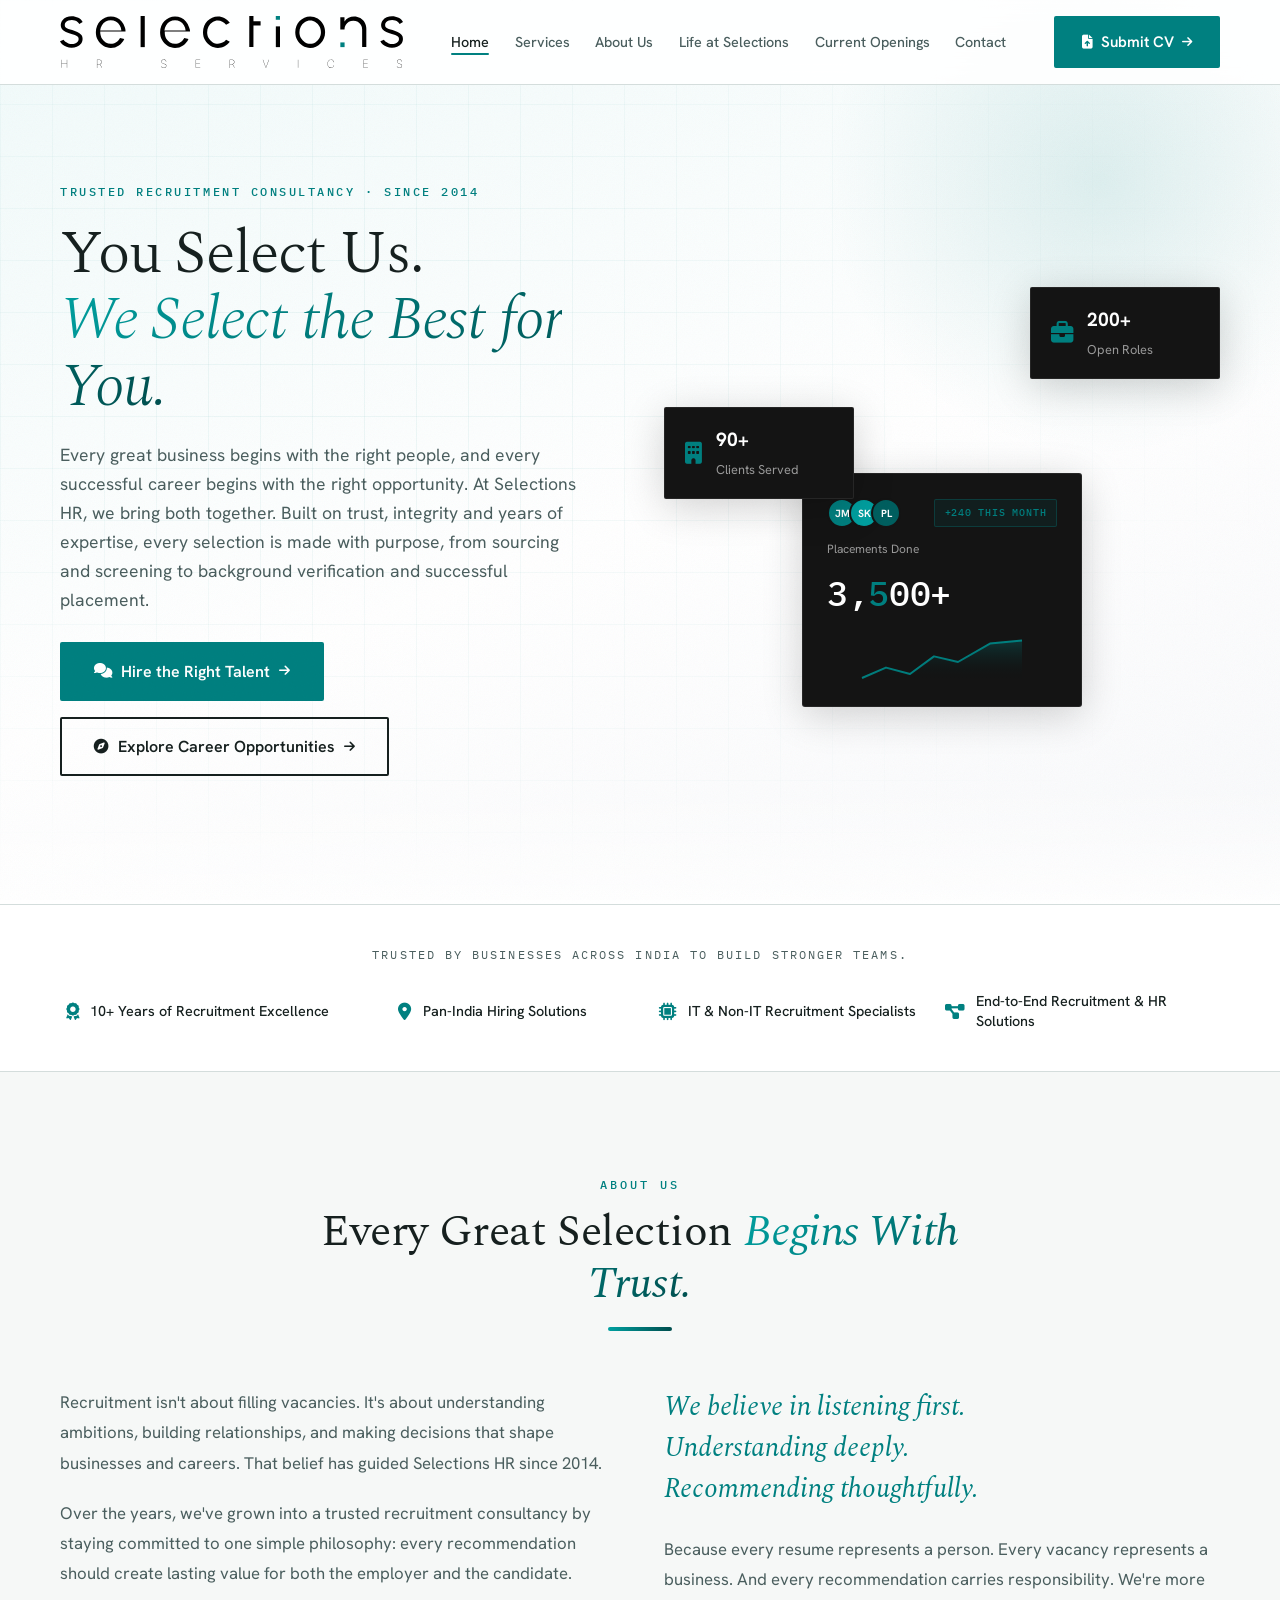
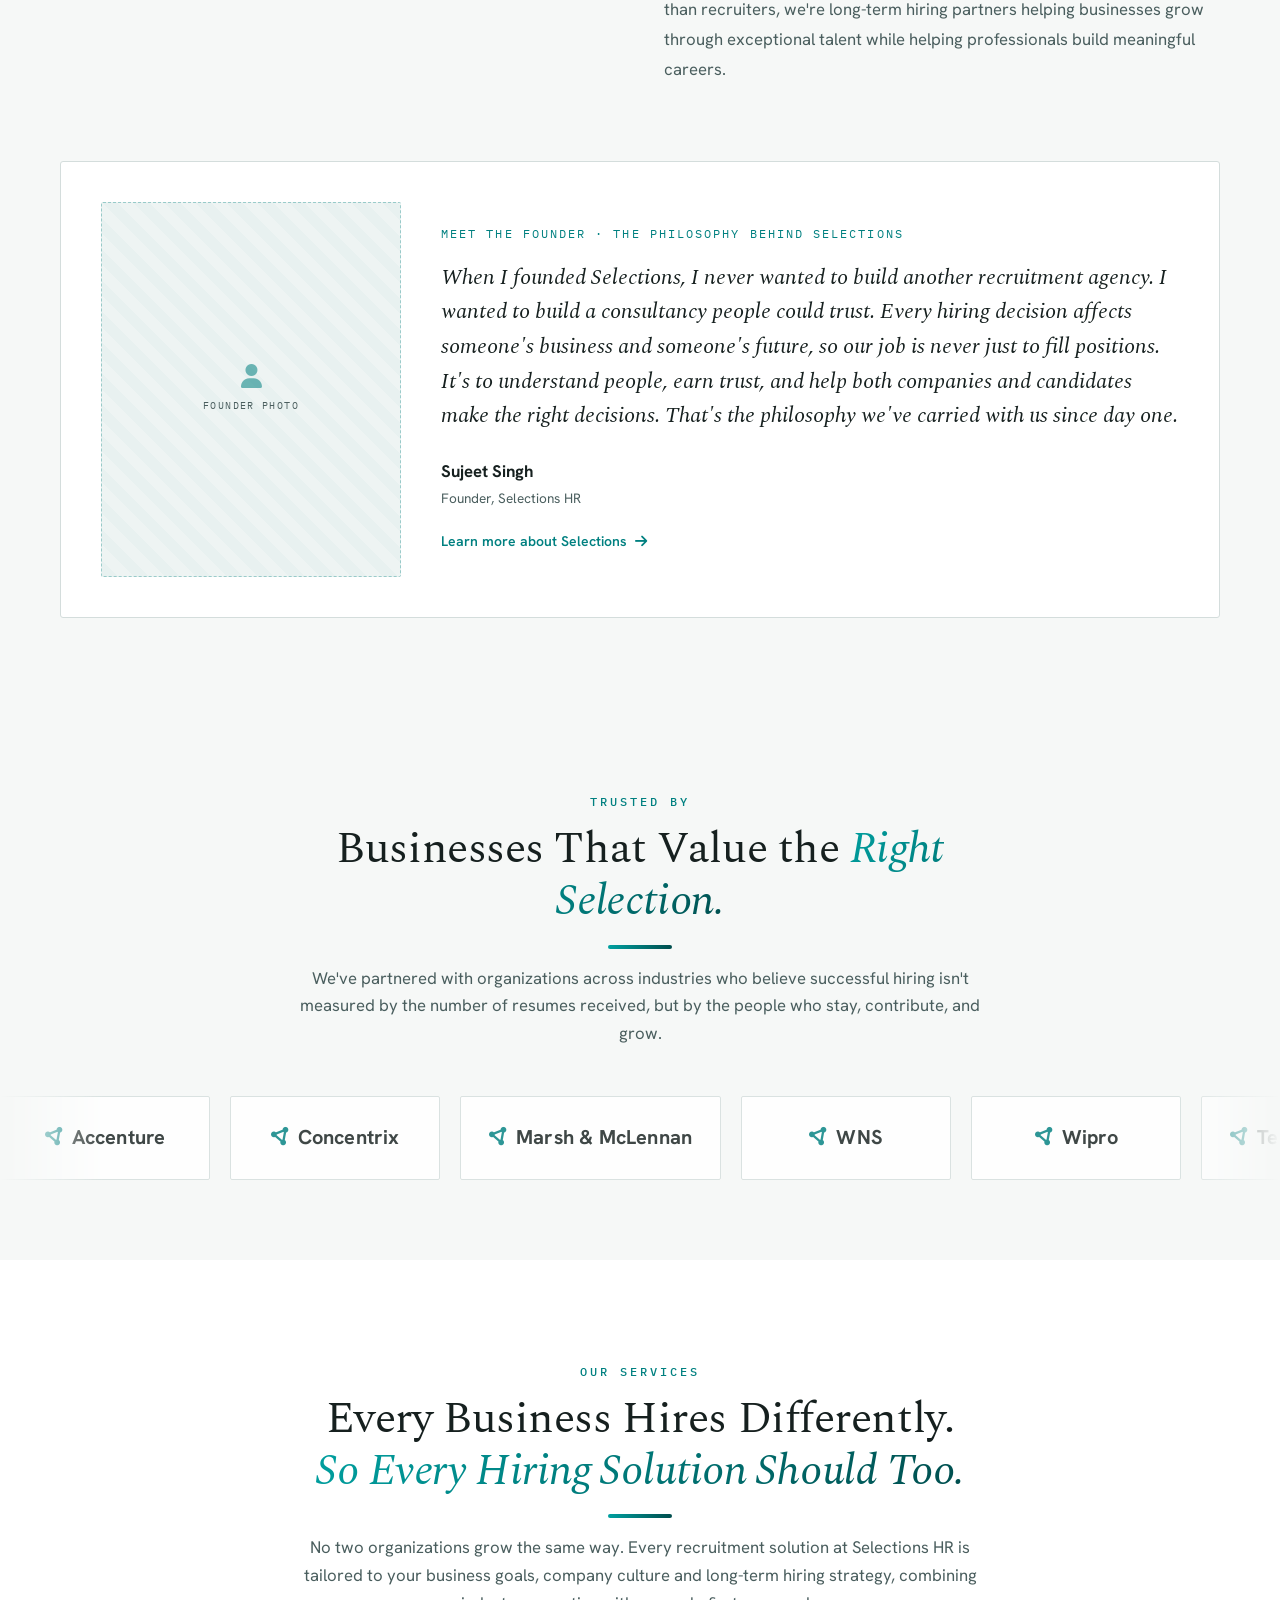
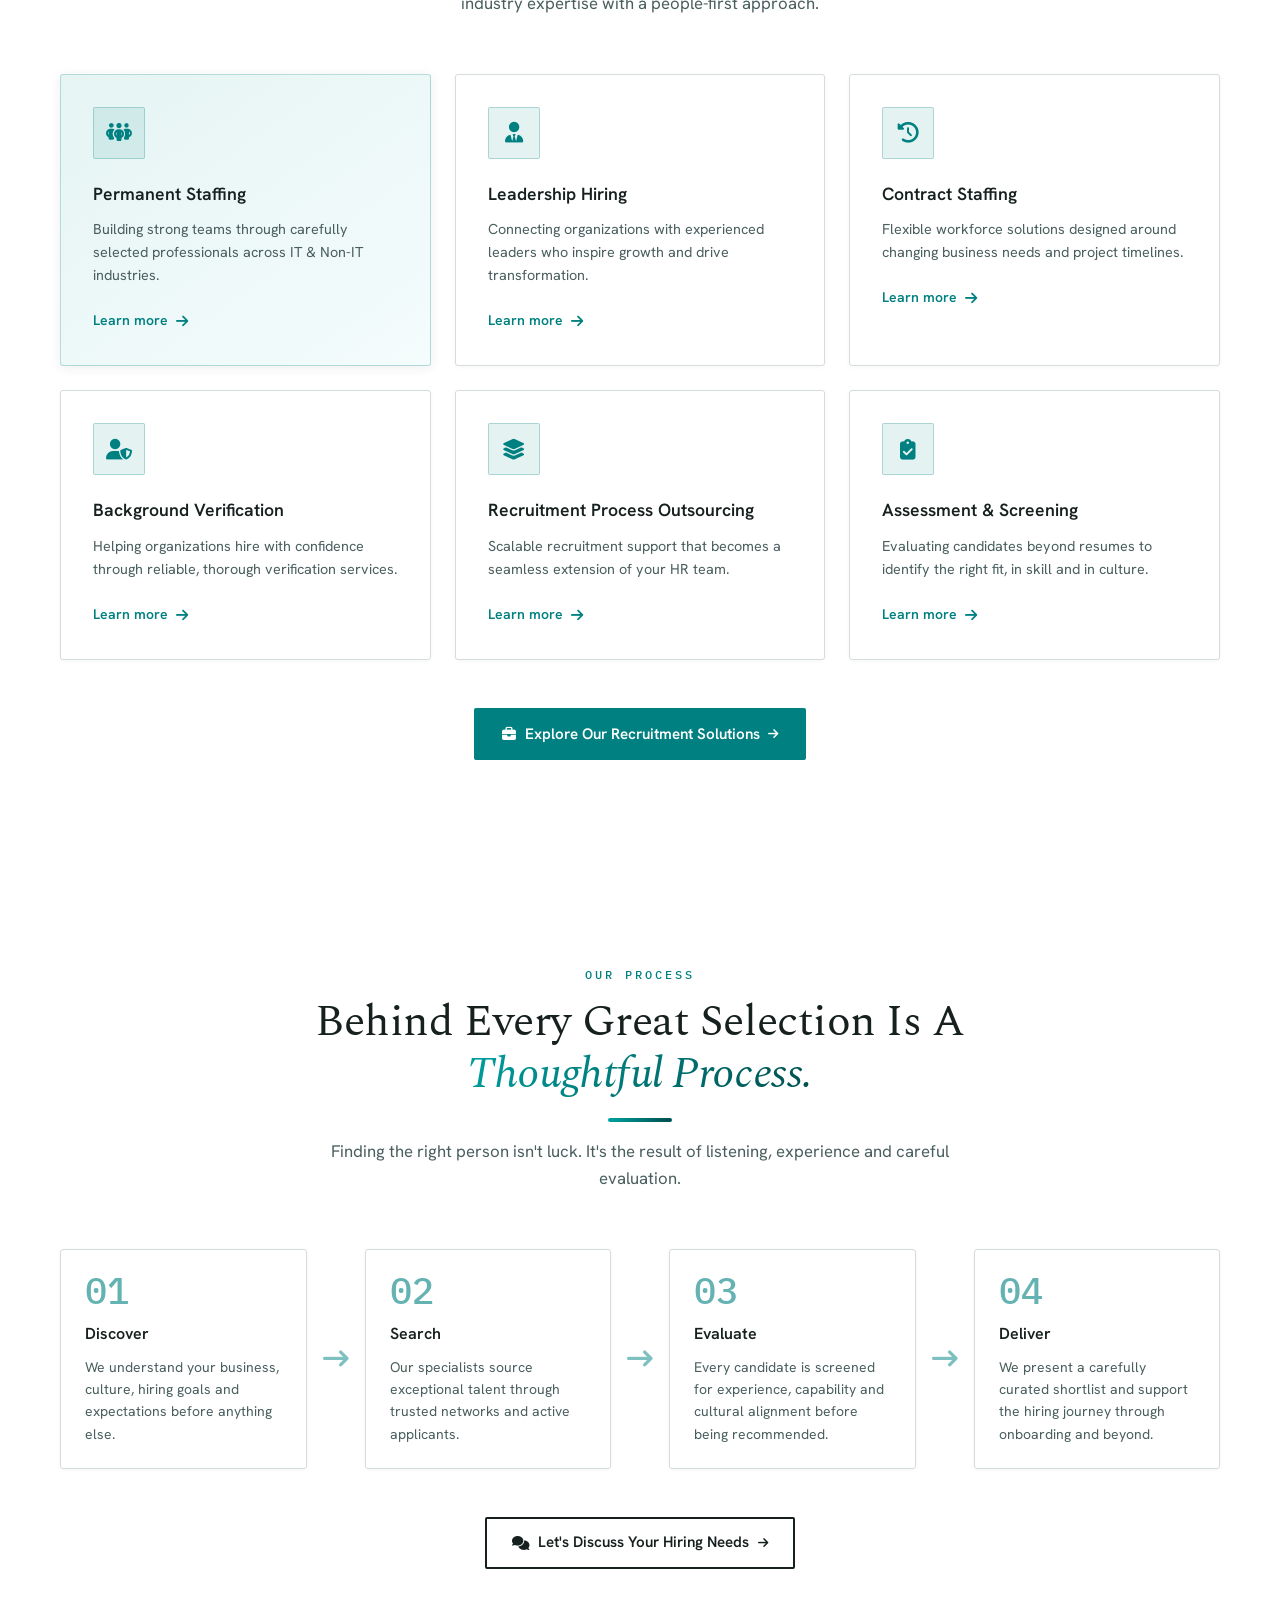
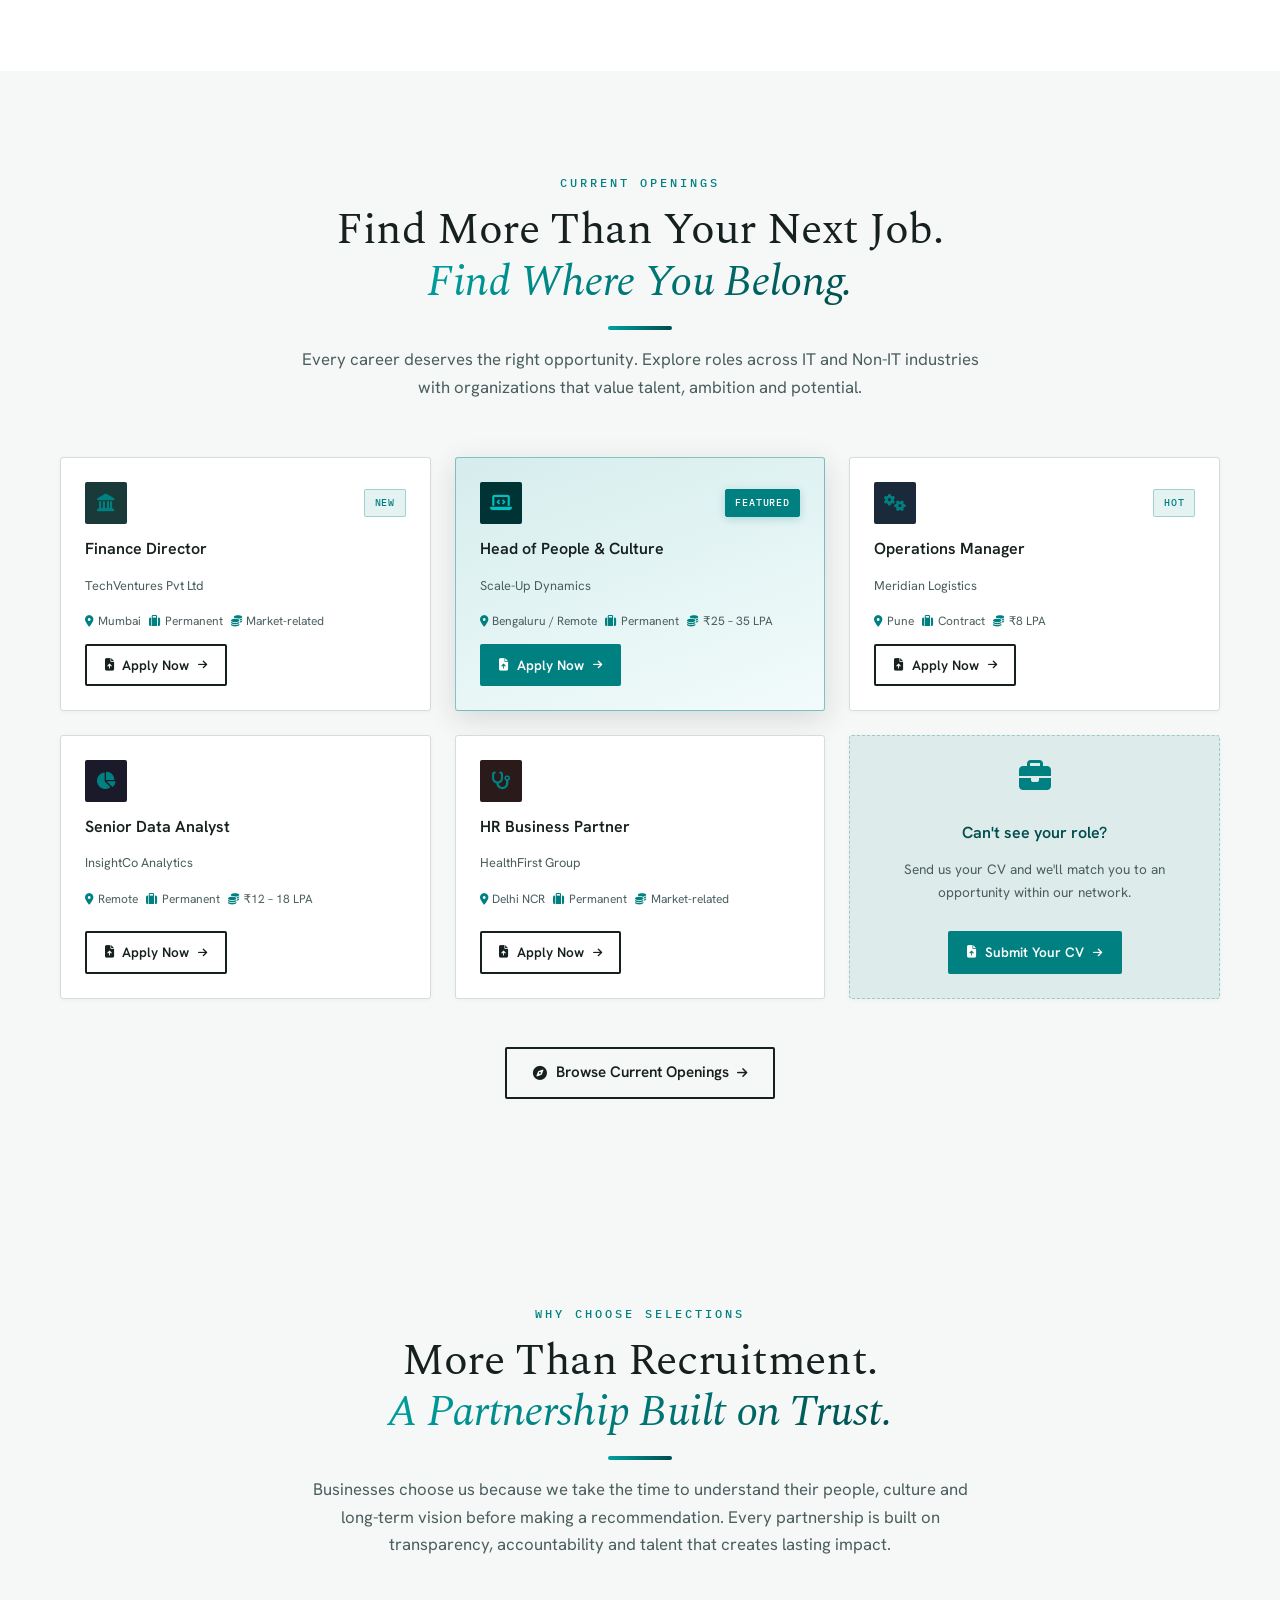
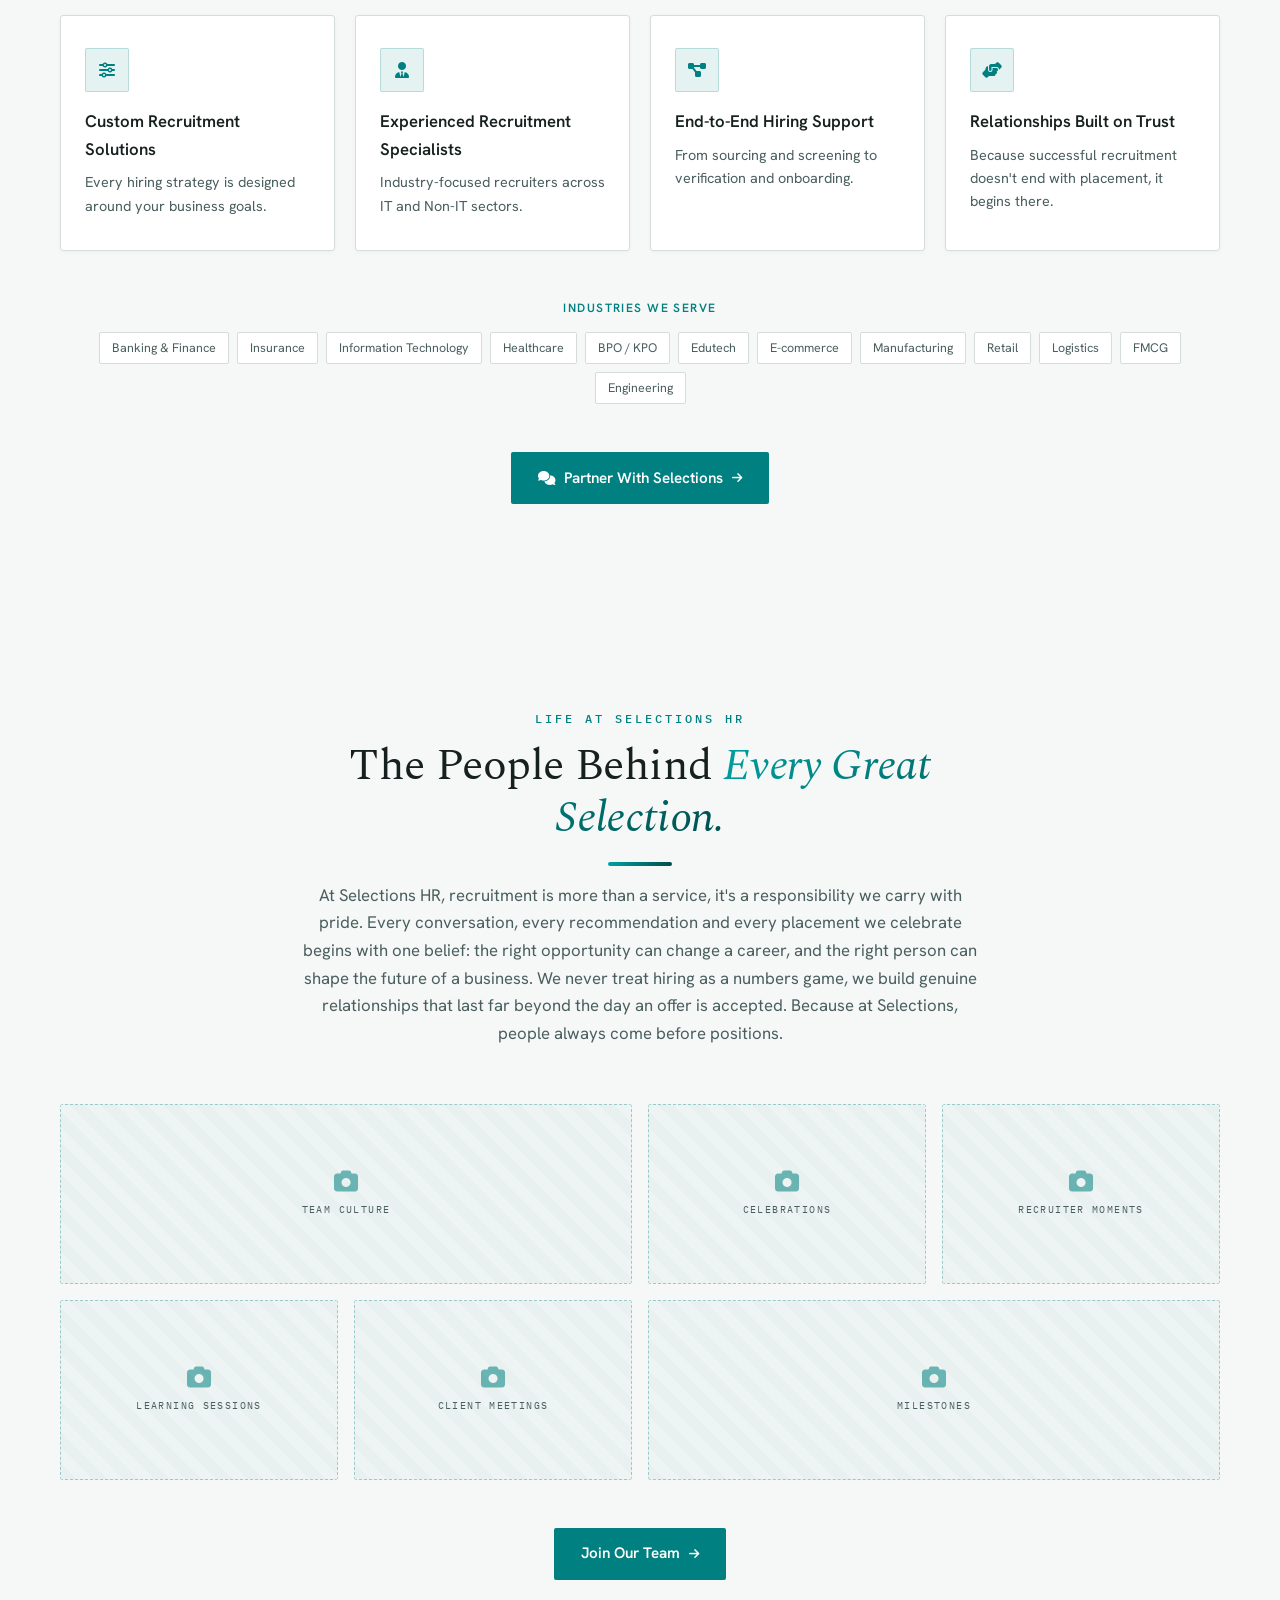
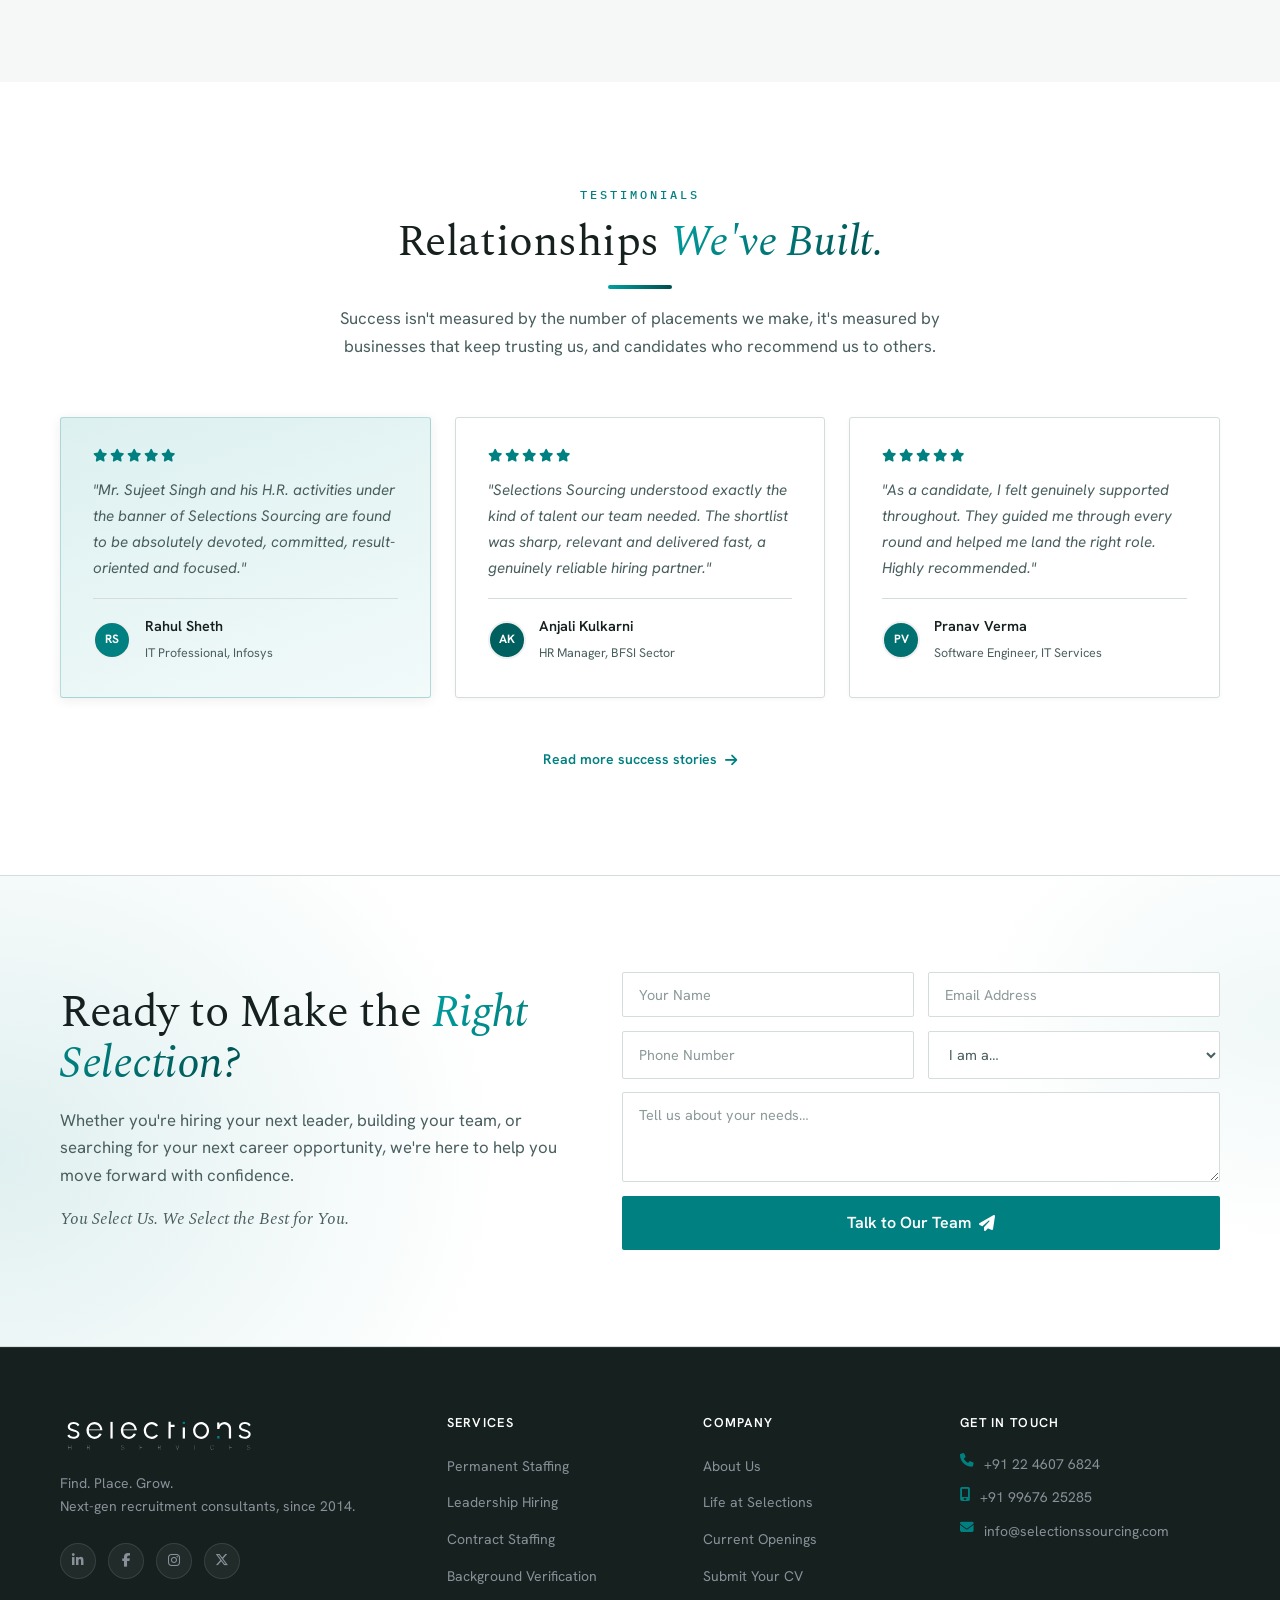
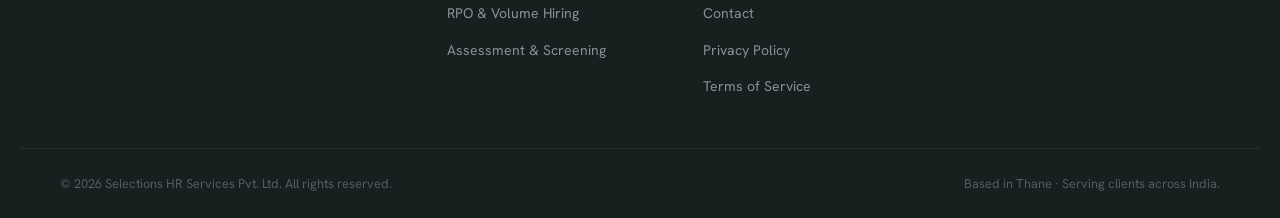
==== index.html @ 0bbbbb84 "Add files via upload" ====
<!DOCTYPE html>
<html lang="en">

<head>
  <meta charset="UTF-8" />
  <meta name="viewport" content="width=device-width, initial-scale=1.0" />

  <!-- ── Primary SEO ── -->
  <title>Selections Sourcing, HR Sourcing &amp; Recruitment Agency in India</title>
  <meta name="description" content="Selections Sourcing is a specialist HR sourcing and recruitment agency in India. We connect companies with pre-vetted talent and help professionals find their next role. Find. Place. Grow." />
  <meta name="keywords" content="recruitment agency India, HR sourcing, staffing agency, talent sourcing, executive search, permanent recruitment, contract staffing, hiring partner, jobs India" />
  <meta name="author" content="Selections Sourcing" />
  <meta name="robots" content="index, follow" />
  <meta name="theme-color" content="#008080" />
  <link rel="canonical" href="https://www.selectionssourcing.com/" />

  <!-- ── Open Graph ── -->
  <meta property="og:type" content="website" />
  <meta property="og:site_name" content="Selections Sourcing" />
  <meta property="og:title" content="Selections Sourcing, HR Sourcing &amp; Recruitment Agency in India" />
  <meta property="og:description" content="We place the right people in the right roles. Specialist HR sourcing and recruitment across India." />
  <meta property="og:url" content="https://www.selectionssourcing.com/" />
  <meta property="og:image" content="https://www.selectionssourcing.com/selections-logo.png" />
  <meta property="og:locale" content="en_IN" />

  <!-- ── Twitter ── -->
  <meta name="twitter:card" content="summary_large_image" />
  <meta name="twitter:title" content="Selections Sourcing, HR Sourcing &amp; Recruitment Agency in India" />
  <meta name="twitter:description" content="We place the right people in the right roles. Specialist HR sourcing and recruitment across India." />
  <meta name="twitter:image" content="https://www.selectionssourcing.com/selections-logo.png" />

  <!-- ── Favicon ── -->
  <link rel="icon" type="image/svg+xml" href="favicon.svg" />
  <link rel="icon" type="image/png" href="selections-logo.png" />
  <link rel="apple-touch-icon" href="selections-logo.png" />

  <!-- ── Fonts & Styles ── -->
  <link rel="preconnect" href="https://fonts.googleapis.com" />
  <link rel="preconnect" href="https://fonts.gstatic.com" crossorigin />
  <link
    href="https://fonts.googleapis.com/css2?family=Hanken+Grotesk:wght@400;500;600;700&family=IBM+Plex+Mono:wght@400;500&family=Spectral:ital,wght@0,300;0,400;0,500;1,300;1,400&display=swap"
    rel="stylesheet" />
  <link rel="stylesheet" href="https://cdnjs.cloudflare.com/ajax/libs/font-awesome/6.5.0/css/all.min.css" />
  <link rel="stylesheet" href="style.css" />
  <script>try{if(sessionStorage.getItem("sel-loaded"))document.documentElement.classList.add("loader-done")}catch(e){}</script><noscript><style>#site-loader{display:none!important}</style></noscript>

  <!-- ── Structured Data ── -->
  <script type="application/ld+json">
  {
    "@context": "https://schema.org",
    "@type": "EmploymentAgency",
    "name": "Selections Sourcing",
    "legalName": "Selections HR Services Pvt. Ltd.",
    "foundingDate": "2014",
    "url": "https://www.selectionssourcing.com/",
    "logo": "https://www.selectionssourcing.com/selections-logo.png",
    "image": "https://www.selectionssourcing.com/selections-logo.png",
    "description": "Specialist HR sourcing and recruitment agency in India, permanent staffing, leadership hiring, contractual staffing and background verification.",
    "slogan": "Find. Place. Grow.",
    "email": "info@selectionssourcing.com",
    "telephone": "+91-22-4607-6824",
    "priceRange": "$$",
    "areaServed": "IN",
    "openingHoursSpecification": {
      "@type": "OpeningHoursSpecification",
      "dayOfWeek": ["Monday", "Tuesday", "Wednesday", "Thursday", "Friday"],
      "opens": "09:00",
      "closes": "18:00"
    },
    "sameAs": [
      "https://www.linkedin.com/company/selectionshr",
      "https://www.facebook.com/selectionshr",
      "https://www.instagram.com/selectionshr"
    ]
  }
  </script>
  <script type="application/ld+json">
  {
    "@context": "https://schema.org",
    "@type": "WebSite",
    "name": "Selections Sourcing",
    "url": "https://www.selectionssourcing.com/"
  }
  </script>
</head>

<body>
  <div id="site-loader" role="status" aria-label="Loading"></div>

  <!-- ═══════════════════════════════════════════
       HEADER / NAVIGATION
  ═══════════════════════════════════════════ -->
  <header class="header" id="header">
    <div class="container header__inner">

      <!-- Logo -->
      <a href="index.html" class="logo">
        <img src="logo.svg" class="logo__svg" alt="Selections Sourcing" />
      </a>

      <!-- Nav -->
      <nav class="nav" id="nav">
        <ul class="nav__list">
          <li><a href="#home" class="nav__link active">Home</a></li>
          <li><a href="services.html" class="nav__link">Services</a></li>
          <li><a href="about.html" class="nav__link">About Us</a></li>
          <li><a href="life.html" class="nav__link">Life at Selections</a></li>
          <li><a href="careers.html" class="nav__link">Current Openings</a></li>
          <li><a href="contact.html" class="nav__link">Contact</a></li>
        </ul>
      </nav>

      <div class="header__actions">
        <a href="submit-cv.html" class="btn btn--teal">Submit CV</a>
        <button class="nav__toggle" id="navToggle" aria-label="Toggle menu">
          <span></span><span></span><span></span>
        </button>
      </div>

    </div>
  </header>


  <!-- ═══════════════════════════════════════════
       QUICK NAV, scrollable section shortcuts (mobile)
  ═══════════════════════════════════════════ -->
  <nav class="quicknav" aria-label="Quick navigation">
    <div class="quicknav__track">
      <a href="#home" class="quicknav__chip"><i class="fa-solid fa-house"></i> Home</a>
      <a href="services.html" class="quicknav__chip"><i class="fa-solid fa-briefcase"></i> Services</a>
      <a href="about.html" class="quicknav__chip"><i class="fa-solid fa-building-user"></i> About</a>
      <a href="life.html" class="quicknav__chip"><i class="fa-solid fa-users"></i> Life</a>
      <a href="careers.html" class="quicknav__chip"><i class="fa-solid fa-magnifying-glass"></i> Openings</a>
      <a href="contact.html" class="quicknav__chip"><i class="fa-solid fa-envelope"></i> Contact</a>
      <a href="submit-cv.html" class="quicknav__chip quicknav__chip--teal"><i class="fa-solid fa-file-arrow-up"></i> Submit CV</a>
    </div>
  </nav>


  <!-- ═══════════════════════════════════════════
       HERO SECTION
  ═══════════════════════════════════════════ -->
  <section class="hero" id="home">
    <div class="hero__bg-grid"></div>
    <div class="hero__accent"></div>
    <div class="container hero__inner">

      <div class="hero__content">
        <p class="hero__eyebrow">Trusted Recruitment Consultancy · Since 2014</p>
        <h1 class="hero__title">
          You Select Us.<br />
          <span class="highlight">We Select the Best for You.</span>
        </h1>
        <p class="hero__desc">
          Every great business begins with the right people, and every successful career begins
          with the right opportunity. At Selections HR, we bring both together. Built on trust,
          integrity and years of expertise, every selection is made with purpose, from sourcing
          and screening to background verification and successful placement.
        </p>

        <div class="hero__ctas">
          <a href="#contact" class="btn btn--teal btn--lg">Hire the Right Talent</a>
          <a href="careers.html" class="btn btn--outline btn--lg">Explore Career Opportunities</a>
        </div>
      </div>

      <div class="hero__visual">
        <div class="hero__card hero__card--main">
          <div class="hero__card-header">
            <div class="avatar-stack">
              <div class="avatar" style="background:#008080">JM</div>
              <div class="avatar" style="background:#00a0a0">SK</div>
              <div class="avatar" style="background:#005f5f">PL</div>
            </div>
            <span class="badge badge--teal">+240 this month</span>
          </div>
          <p class="hero__card-label">Placements Done</p>
          <h3 class="hero__card-num">3,<span class="teal">5</span>00+</h3>
          <div class="sparkline">
            <svg viewBox="0 0 200 60" xmlns="http://www.w3.org/2000/svg">
              <polyline points="0,55 30,42 60,50 90,28 120,35 160,12 200,8" fill="none" stroke="#008080"
                stroke-width="2.5" stroke-linejoin="round" />
              <polyline points="0,60 0,55 30,42 60,50 90,28 120,35 160,12 200,8 200,60" fill="url(#sparkGrad)"
                opacity="0.3" />
              <defs>
                <linearGradient id="sparkGrad" x1="0" y1="0" x2="0" y2="1">
                  <stop offset="0%" stop-color="#008080" />
                  <stop offset="100%" stop-color="transparent" />
                </linearGradient>
              </defs>
            </svg>
          </div>
        </div>

        <div class="hero__card hero__card--small hero__card--top">
          <i class="fa-solid fa-briefcase teal"></i>
          <div>
            <strong>200+</strong>
            <span>Open Roles</span>
          </div>
        </div>

        <div class="hero__card hero__card--small hero__card--bottom">
          <i class="fa-solid fa-building teal"></i>
          <div>
            <strong>90+</strong>
            <span>Clients Served</span>
          </div>
        </div>
      </div>

    </div>
    <div class="hero__gradient"></div>
  </section>


  <!-- ═══════════════════════════════════════════
       TRUST STRIP
  ═══════════════════════════════════════════ -->
  <section class="trust">
    <div class="container">
      <p class="trust__lead">Trusted by businesses across India to build stronger teams.</p>
      <div class="trust__grid">
        <div class="trust__item"><i class="fa-solid fa-award"></i><span>10+ Years of Recruitment Excellence</span></div>
        <div class="trust__item"><i class="fa-solid fa-location-dot"></i><span>Pan-India Hiring Solutions</span></div>
        <div class="trust__item"><i class="fa-solid fa-microchip"></i><span>IT &amp; Non-IT Recruitment Specialists</span></div>
        <div class="trust__item"><i class="fa-solid fa-diagram-project"></i><span>End-to-End Recruitment &amp; HR Solutions</span></div>
      </div>
    </div>
  </section>


  <!-- ═══════════════════════════════════════════
       ABOUT US + FOUNDER
  ═══════════════════════════════════════════ -->
  <section class="section about-story" id="about">
    <div class="container">
      <div class="section__header">
        <p class="section__eyebrow">About Us</p>
        <h2 class="section__title">Every Great Selection <span class="highlight">Begins With Trust.</span></h2>
      </div>

      <div class="about-story__grid">
        <div class="about-story__lead">
          <p>Recruitment isn't about filling vacancies. It's about understanding ambitions, building relationships, and making decisions that shape businesses and careers. That belief has guided Selections HR since 2014.</p>
          <p>Over the years, we've grown into a trusted recruitment consultancy by staying committed to one simple philosophy: every recommendation should create lasting value for both the employer and the candidate.</p>
        </div>
        <div class="about-story__belief">
          <p class="about-story__mantra">We believe in listening first.<br />Understanding deeply.<br />Recommending thoughtfully.</p>
          <p>Because every resume represents a person. Every vacancy represents a business. And every recommendation carries responsibility. We're more than recruiters, we're long-term hiring partners helping businesses grow through exceptional talent while helping professionals build meaningful careers.</p>
        </div>
      </div>

      <!-- Founder -->
      <div class="founder">
        <div class="founder__photo">
          <div class="photo-ph"><i class="fa-solid fa-user"></i><span>Founder photo</span></div>
        </div>
        <div class="founder__body">
          <p class="founder__label">Meet the Founder · The Philosophy Behind Selections</p>
          <blockquote class="founder__quote">
            When I founded Selections, I never wanted to build another recruitment agency. I wanted to build a consultancy people could trust. Every hiring decision affects someone's business and someone's future, so our job is never just to fill positions. It's to understand people, earn trust, and help both companies and candidates make the right decisions. That's the philosophy we've carried with us since day one.
          </blockquote>
          <div class="founder__meta">
            <strong>Sujeet Singh</strong>
            <span>Founder, Selections HR</span>
          </div>
          <a href="about.html" class="link-arrow">Learn more about Selections <i class="fa-solid fa-arrow-right"></i></a>
        </div>
      </div>
    </div>
  </section>


  <!-- ═══════════════════════════════════════════
       OUR CLIENTS (marquee)
  ═══════════════════════════════════════════ -->
  <section class="section clients" style="padding-block: clamp(3rem, 6vw, 4.5rem);">
    <div class="container">
      <div class="section__header" style="margin-bottom: 2.5rem;">
        <p class="section__eyebrow">Trusted By</p>
        <h2 class="section__title">Businesses That Value the <span class="highlight">Right Selection.</span></h2>
        <p class="section__desc">We've partnered with organizations across industries who believe successful hiring isn't measured by the number of resumes received, but by the people who stay, contribute, and grow.</p>
      </div>
    </div>
    <div class="marquee">
      <div class="marquee__track">
        <!-- Set 1 -->
        <div class="client-logo"><i class="fa-solid fa-circle-nodes"></i> Accenture</div>
        <div class="client-logo"><i class="fa-solid fa-circle-nodes"></i> Concentrix</div>
        <div class="client-logo"><i class="fa-solid fa-circle-nodes"></i> Marsh &amp; McLennan</div>
        <div class="client-logo"><i class="fa-solid fa-circle-nodes"></i> WNS</div>
        <div class="client-logo"><i class="fa-solid fa-circle-nodes"></i> Wipro</div>
        <div class="client-logo"><i class="fa-solid fa-circle-nodes"></i> Teleperformance</div>
        <!-- Set 2 (duplicate for seamless loop) -->
        <div class="client-logo"><i class="fa-solid fa-circle-nodes"></i> Accenture</div>
        <div class="client-logo"><i class="fa-solid fa-circle-nodes"></i> Concentrix</div>
        <div class="client-logo"><i class="fa-solid fa-circle-nodes"></i> Marsh &amp; McLennan</div>
        <div class="client-logo"><i class="fa-solid fa-circle-nodes"></i> WNS</div>
        <div class="client-logo"><i class="fa-solid fa-circle-nodes"></i> Wipro</div>
        <div class="client-logo"><i class="fa-solid fa-circle-nodes"></i> Teleperformance</div>
      </div>
    </div>
  </section>


  <!-- ═══════════════════════════════════════════
       SERVICES SECTION
  ═══════════════════════════════════════════ -->
  <section class="section services" id="services">
    <div class="container">
      <div class="section__header">
        <p class="section__eyebrow">Our Services</p>
        <h2 class="section__title">Every Business Hires Differently.<br /><span class="highlight">So Every Hiring Solution Should Too.</span></h2>
        <p class="section__desc">No two organizations grow the same way. Every recruitment solution at Selections HR is tailored to your business goals, company culture and long-term hiring strategy, combining industry expertise with a people-first approach.</p>
      </div>

      <div class="services__grid">

        <div class="service-card service-card--featured">
          <div class="service-card__icon">
            <i class="fa-solid fa-people-group"></i>
          </div>
          <h3>Permanent Staffing</h3>
          <p>Building strong teams through carefully selected professionals across IT &amp; Non-IT industries.</p>
          <a href="services.html" class="link-arrow">Learn more <i class="fa-solid fa-arrow-right"></i></a>
        </div>

        <div class="service-card">
          <div class="service-card__icon">
            <i class="fa-solid fa-user-tie"></i>
          </div>
          <h3>Leadership Hiring</h3>
          <p>Connecting organizations with experienced leaders who inspire growth and drive transformation.</p>
          <a href="services.html" class="link-arrow">Learn more <i class="fa-solid fa-arrow-right"></i></a>
        </div>

        <div class="service-card">
          <div class="service-card__icon">
            <i class="fa-solid fa-clock-rotate-left"></i>
          </div>
          <h3>Contract Staffing</h3>
          <p>Flexible workforce solutions designed around changing business needs and project timelines.</p>
          <a href="services.html" class="link-arrow">Learn more <i class="fa-solid fa-arrow-right"></i></a>
        </div>

        <div class="service-card">
          <div class="service-card__icon">
            <i class="fa-solid fa-user-shield"></i>
          </div>
          <h3>Background Verification</h3>
          <p>Helping organizations hire with confidence through reliable, thorough verification services.</p>
          <a href="services.html" class="link-arrow">Learn more <i class="fa-solid fa-arrow-right"></i></a>
        </div>

        <div class="service-card">
          <div class="service-card__icon">
            <i class="fa-solid fa-layer-group"></i>
          </div>
          <h3>Recruitment Process Outsourcing</h3>
          <p>Scalable recruitment support that becomes a seamless extension of your HR team.</p>
          <a href="services.html" class="link-arrow">Learn more <i class="fa-solid fa-arrow-right"></i></a>
        </div>

        <div class="service-card">
          <div class="service-card__icon">
            <i class="fa-solid fa-clipboard-check"></i>
          </div>
          <h3>Assessment &amp; Screening</h3>
          <p>Evaluating candidates beyond resumes to identify the right fit, in skill and in culture.</p>
          <a href="services.html" class="link-arrow">Learn more <i class="fa-solid fa-arrow-right"></i></a>
        </div>

      </div>

      <div class="section-cta">
        <a href="services.html" class="btn btn--teal">Explore Our Recruitment Solutions</a>
      </div>
    </div>
  </section>


  <!-- ═══════════════════════════════════════════
       HOW IT WORKS
  ═══════════════════════════════════════════ -->
  <section class="section how" id="how-it-works">
    <div class="container">
      <div class="section__header">
        <p class="section__eyebrow">Our Process</p>
        <h2 class="section__title">Behind Every Great Selection Is A <span class="highlight">Thoughtful Process.</span></h2>
        <p class="section__desc">Finding the right person isn't luck. It's the result of listening, experience and careful evaluation.</p>
      </div>

      <div class="how__steps">
        <div class="step">
          <div class="step__num">01</div>
          <div class="step__body">
            <h3>Discover</h3>
            <p>We understand your business, culture, hiring goals and expectations before anything else.</p>
          </div>
        </div>
        <div class="step__connector"><i class="fa-solid fa-arrow-right-long"></i></div>
        <div class="step">
          <div class="step__num">02</div>
          <div class="step__body">
            <h3>Search</h3>
            <p>Our specialists source exceptional talent through trusted networks and active applicants.</p>
          </div>
        </div>
        <div class="step__connector"><i class="fa-solid fa-arrow-right-long"></i></div>
        <div class="step">
          <div class="step__num">03</div>
          <div class="step__body">
            <h3>Evaluate</h3>
            <p>Every candidate is screened for experience, capability and cultural alignment before being recommended.</p>
          </div>
        </div>
        <div class="step__connector"><i class="fa-solid fa-arrow-right-long"></i></div>
        <div class="step">
          <div class="step__num">04</div>
          <div class="step__body">
            <h3>Deliver</h3>
            <p>We present a carefully curated shortlist and support the hiring journey through onboarding and beyond.</p>
          </div>
        </div>
      </div>

      <div class="section-cta">
        <a href="contact.html" class="btn btn--outline">Let's Discuss Your Hiring Needs</a>
      </div>
    </div>
  </section>


  <!-- ═══════════════════════════════════════════
       FEATURED OPPORTUNITIES
  ═══════════════════════════════════════════ -->
  <section class="section jobs" id="jobs">
    <div class="container">
      <div class="section__header">
        <p class="section__eyebrow">Current Openings</p>
        <h2 class="section__title">Find More Than Your Next Job.<br /><span class="highlight">Find Where You Belong.</span></h2>
        <p class="section__desc">Every career deserves the right opportunity. Explore roles across IT and Non-IT industries with organizations that value talent, ambition and potential.</p>
      </div>

      <div class="jobs__grid">

        <div class="job-card">
          <div class="job-card__top">
            <div class="job-card__company-logo" style="background:#1a3a3a">
              <i class="fa-solid fa-landmark" style="color:#008080"></i>
            </div>
            <span class="badge badge--teal">New</span>
          </div>
          <h4>Finance Director</h4>
          <p class="job-card__company">TechVentures Pvt Ltd</p>
          <div class="job-card__tags">
            <span><i class="fa-solid fa-location-dot"></i> Mumbai</span>
            <span><i class="fa-solid fa-suitcase"></i> Permanent</span>
            <span><i class="fa-solid fa-coins"></i> Market-related</span>
          </div>
          <a href="submit-cv.html" class="btn btn--outline btn--sm">Apply Now</a>
        </div>

        <div class="job-card job-card--featured">
          <div class="job-card__top">
            <div class="job-card__company-logo" style="background:#003333">
              <i class="fa-solid fa-laptop-code" style="color:#00c0c0"></i>
            </div>
            <span class="badge badge--featured">Featured</span>
          </div>
          <h4>Head of People & Culture</h4>
          <p class="job-card__company">Scale-Up Dynamics</p>
          <div class="job-card__tags">
            <span><i class="fa-solid fa-location-dot"></i> Bengaluru / Remote</span>
            <span><i class="fa-solid fa-suitcase"></i> Permanent</span>
            <span><i class="fa-solid fa-coins"></i> ₹25 – 35 LPA</span>
          </div>
          <a href="submit-cv.html" class="btn btn--teal btn--sm">Apply Now</a>
        </div>

        <div class="job-card">
          <div class="job-card__top">
            <div class="job-card__company-logo" style="background:#1a2a3a">
              <i class="fa-solid fa-gears" style="color:#008080"></i>
            </div>
            <span class="badge badge--teal">Hot</span>
          </div>
          <h4>Operations Manager</h4>
          <p class="job-card__company">Meridian Logistics</p>
          <div class="job-card__tags">
            <span><i class="fa-solid fa-location-dot"></i> Pune</span>
            <span><i class="fa-solid fa-suitcase"></i> Contract</span>
            <span><i class="fa-solid fa-coins"></i> ₹8 LPA</span>
          </div>
          <a href="submit-cv.html" class="btn btn--outline btn--sm">Apply Now</a>
        </div>

        <div class="job-card">
          <div class="job-card__top">
            <div class="job-card__company-logo" style="background:#1a1a2a">
              <i class="fa-solid fa-chart-pie" style="color:#008080"></i>
            </div>
          </div>
          <h4>Senior Data Analyst</h4>
          <p class="job-card__company">InsightCo Analytics</p>
          <div class="job-card__tags">
            <span><i class="fa-solid fa-location-dot"></i> Remote</span>
            <span><i class="fa-solid fa-suitcase"></i> Permanent</span>
            <span><i class="fa-solid fa-coins"></i> ₹12 – 18 LPA</span>
          </div>
          <a href="submit-cv.html" class="btn btn--outline btn--sm">Apply Now</a>
        </div>

        <div class="job-card">
          <div class="job-card__top">
            <div class="job-card__company-logo" style="background:#2a1a1a">
              <i class="fa-solid fa-stethoscope" style="color:#008080"></i>
            </div>
          </div>
          <h4>HR Business Partner</h4>
          <p class="job-card__company">HealthFirst Group</p>
          <div class="job-card__tags">
            <span><i class="fa-solid fa-location-dot"></i> Delhi NCR</span>
            <span><i class="fa-solid fa-suitcase"></i> Permanent</span>
            <span><i class="fa-solid fa-coins"></i> Market-related</span>
          </div>
          <a href="submit-cv.html" class="btn btn--outline btn--sm">Apply Now</a>
        </div>

        <div class="job-card jobs__cta-card">
          <i class="fa-solid fa-briefcase" style="font-size:2rem;color:#008080;margin-bottom:1rem"></i>
          <h4>Can't see your role?</h4>
          <p>Send us your CV and we'll match you to an opportunity within our network.</p>
          <a href="submit-cv.html" class="btn btn--teal btn--sm" style="margin-top:1rem">Submit Your CV</a>
        </div>

      </div>

      <div class="section-cta">
        <a href="careers.html" class="btn btn--outline">Browse Current Openings</a>
      </div>
    </div>
  </section>


  <!-- ═══════════════════════════════════════════
       WHY CHOOSE US
  ═══════════════════════════════════════════ -->
  <section class="section why" id="why">
    <div class="container">
      <div class="section__header">
        <p class="section__eyebrow">Why Choose Selections</p>
        <h2 class="section__title">More Than Recruitment.<br /><span class="highlight">A Partnership Built on Trust.</span></h2>
        <p class="section__desc">Businesses choose us because we take the time to understand their people, culture and long-term vision before making a recommendation. Every partnership is built on transparency, accountability and talent that creates lasting impact.</p>
      </div>

      <div class="pillars">
        <div class="pillar">
          <div class="feature-icon"><i class="fa-solid fa-sliders"></i></div>
          <h3>Custom Recruitment Solutions</h3>
          <p>Every hiring strategy is designed around your business goals.</p>
        </div>
        <div class="pillar">
          <div class="feature-icon"><i class="fa-solid fa-user-tie"></i></div>
          <h3>Experienced Recruitment Specialists</h3>
          <p>Industry-focused recruiters across IT and Non-IT sectors.</p>
        </div>
        <div class="pillar">
          <div class="feature-icon"><i class="fa-solid fa-diagram-project"></i></div>
          <h3>End-to-End Hiring Support</h3>
          <p>From sourcing and screening to verification and onboarding.</p>
        </div>
        <div class="pillar">
          <div class="feature-icon"><i class="fa-solid fa-handshake-angle"></i></div>
          <h3>Relationships Built on Trust</h3>
          <p>Because successful recruitment doesn't end with placement, it begins there.</p>
        </div>
      </div>

      <div class="industries industries--center">
        <p class="industries__label">Industries We Serve</p>
        <div class="industries__tags">
          <span>Banking & Finance</span><span>Insurance</span><span>Information Technology</span>
          <span>Healthcare</span><span>BPO / KPO</span><span>Edutech</span>
          <span>E-commerce</span><span>Manufacturing</span><span>Retail</span>
          <span>Logistics</span><span>FMCG</span><span>Engineering</span>
        </div>
      </div>

      <div class="section-cta">
        <a href="contact.html" class="btn btn--teal">Partner With Selections</a>
      </div>
    </div>
  </section>


  <!-- ═══════════════════════════════════════════
       LIFE AT SELECTIONS
  ═══════════════════════════════════════════ -->
  <section class="section life">
    <div class="container">
      <div class="section__header">
        <p class="section__eyebrow">Life at Selections HR</p>
        <h2 class="section__title">The People Behind <span class="highlight">Every Great Selection.</span></h2>
        <p class="section__desc">At Selections HR, recruitment is more than a service, it's a responsibility we carry with pride. Every conversation, every recommendation and every placement we celebrate begins with one belief: the right opportunity can change a career, and the right person can shape the future of a business. We never treat hiring as a numbers game, we build genuine relationships that last far beyond the day an offer is accepted. Because at Selections, people always come before positions.</p>
      </div>

      <div class="gallery">
        <div class="gallery__tile gallery__tile--wide"><div class="photo-ph"><i class="fa-solid fa-camera"></i><span>Team culture</span></div></div>
        <div class="gallery__tile"><div class="photo-ph"><i class="fa-solid fa-camera"></i><span>Celebrations</span></div></div>
        <div class="gallery__tile"><div class="photo-ph"><i class="fa-solid fa-camera"></i><span>Recruiter moments</span></div></div>
        <div class="gallery__tile"><div class="photo-ph"><i class="fa-solid fa-camera"></i><span>Learning sessions</span></div></div>
        <div class="gallery__tile"><div class="photo-ph"><i class="fa-solid fa-camera"></i><span>Client meetings</span></div></div>
        <div class="gallery__tile gallery__tile--wide"><div class="photo-ph"><i class="fa-solid fa-camera"></i><span>Milestones</span></div></div>
      </div>

      <div class="section-cta">
        <a href="life.html" class="btn btn--teal">Join Our Team</a>
      </div>
    </div>
  </section>


  <!-- ═══════════════════════════════════════════
       TESTIMONIALS
  ═══════════════════════════════════════════ -->
  <section class="section testimonials">
    <div class="container">
      <div class="section__header">
        <p class="section__eyebrow">Testimonials</p>
        <h2 class="section__title">Relationships <span class="highlight">We've Built.</span></h2>
        <p class="section__desc">Success isn't measured by the number of placements we make, it's measured by businesses that keep trusting us, and candidates who recommend us to others.</p>
      </div>

      <div class="testimonials__grid">

        <div class="testimonial testimonial--featured">
          <div class="stars">
            <i class="fa-solid fa-star"></i><i class="fa-solid fa-star"></i>
            <i class="fa-solid fa-star"></i><i class="fa-solid fa-star"></i>
            <i class="fa-solid fa-star"></i>
          </div>
          <p>"Mr. Sujeet Singh and his H.R. activities under the banner of Selections Sourcing are found to be
            absolutely devoted, committed, result-oriented and focused."</p>
          <div class="testimonial__author">
            <div class="avatar" style="background:#008080">RS</div>
            <div>
              <strong>Rahul Sheth</strong>
              <span>IT Professional, Infosys</span>
            </div>
          </div>
        </div>

        <div class="testimonial">
          <div class="stars">
            <i class="fa-solid fa-star"></i><i class="fa-solid fa-star"></i>
            <i class="fa-solid fa-star"></i><i class="fa-solid fa-star"></i>
            <i class="fa-solid fa-star"></i>
          </div>
          <p>"Selections Sourcing understood exactly the kind of talent our team needed. The shortlist was sharp,
            relevant and delivered fast, a genuinely reliable hiring partner."</p>
          <div class="testimonial__author">
            <div class="avatar" style="background:#005f5f">AK</div>
            <div>
              <strong>Anjali Kulkarni</strong>
              <span>HR Manager, BFSI Sector</span>
            </div>
          </div>
        </div>

        <div class="testimonial">
          <div class="stars">
            <i class="fa-solid fa-star"></i><i class="fa-solid fa-star"></i>
            <i class="fa-solid fa-star"></i><i class="fa-solid fa-star"></i>
            <i class="fa-solid fa-star"></i>
          </div>
          <p>"As a candidate, I felt genuinely supported throughout. They guided me through every round and helped me
            land the right role. Highly recommended."</p>
          <div class="testimonial__author">
            <div class="avatar" style="background:#007070">PV</div>
            <div>
              <strong>Pranav Verma</strong>
              <span>Software Engineer, IT Services</span>
            </div>
          </div>
        </div>

      </div>

      <div class="section-cta">
        <a href="about.html" class="link-arrow">Read more success stories <i class="fa-solid fa-arrow-right"></i></a>
      </div>
    </div>
  </section>


  <!-- ═══════════════════════════════════════════
       CONTACT
  ═══════════════════════════════════════════ -->
  <section class="cta-banner" id="contact">
    <div class="container cta-banner__inner">
      <div class="cta-banner__left">
        <h2>Ready to Make the <span class="highlight">Right Selection?</span></h2>
        <p>Whether you're hiring your next leader, building your team, or searching for your next career opportunity, we're here to help you move forward with confidence.</p>
        <p class="cta-banner__slogan">You Select Us. We Select the Best for You.</p>
      </div>
      <div class="cta-banner__right">
        <form class="contact-form" onsubmit="handleSubmit(event)">
          <div class="form-row">
            <input type="text" placeholder="Your Name" required />
            <input type="email" placeholder="Email Address" required />
          </div>
          <div class="form-row">
            <input type="tel" placeholder="Phone Number" />
            <select>
              <option value="" disabled selected>I am a…</option>
              <option>Employer – I want to hire</option>
              <option>Candidate – I'm looking for work</option>
              <option>Both</option>
            </select>
          </div>
          <textarea placeholder="Tell us about your needs…" rows="3"></textarea>
          <button type="submit" class="btn btn--teal btn--lg btn--full">
            Talk to Our Team <i class="fa-solid fa-paper-plane"></i>
          </button>
        </form>
      </div>
    </div>
  </section>


  <!-- ═══════════════════════════════════════════
       FOOTER
  ═══════════════════════════════════════════ -->
  <footer class="footer">
    <div class="container footer__grid">

      <div class="footer__brand">
        <img src="logo-white.svg" class="footer__logo"
          alt="Selections Sourcing" />
        <p class="footer__tagline">Find. Place. Grow.<br />Next-gen recruitment consultants, since 2014.</p>
        <div class="footer__socials">
          <a href="#" aria-label="LinkedIn"><i class="fa-brands fa-linkedin-in"></i></a>
          <a href="#" aria-label="Facebook"><i class="fa-brands fa-facebook-f"></i></a>
          <a href="#" aria-label="Instagram"><i class="fa-brands fa-instagram"></i></a>
          <a href="#" aria-label="Twitter/X"><i class="fa-brands fa-x-twitter"></i></a>
        </div>
      </div>

      <div class="footer__col">
        <h5>Services</h5>
        <ul>
          <li><a href="services.html">Permanent Staffing</a></li>
          <li><a href="services.html">Leadership Hiring</a></li>
          <li><a href="services.html">Contract Staffing</a></li>
          <li><a href="services.html">Background Verification</a></li>
          <li><a href="services.html">RPO &amp; Volume Hiring</a></li>
          <li><a href="services.html">Assessment &amp; Screening</a></li>
        </ul>
      </div>

      <div class="footer__col">
        <h5>Company</h5>
        <ul>
          <li><a href="about.html">About Us</a></li>
          <li><a href="life.html">Life at Selections</a></li>
          <li><a href="careers.html">Current Openings</a></li>
          <li><a href="submit-cv.html">Submit Your CV</a></li>
          <li><a href="contact.html">Contact</a></li>
          <li><a href="#">Privacy Policy</a></li>
          <li><a href="#">Terms of Service</a></li>
        </ul>
      </div>

      <div class="footer__col">
        <h5>Get In Touch</h5>
        <ul class="footer__contact">
          <li><i class="fa-solid fa-phone"></i> +91 22 4607 6824</li>
          <li><i class="fa-solid fa-mobile-screen"></i> +91 99676 25285</li>
          <li><i class="fa-solid fa-envelope"></i> info@selectionssourcing.com</li>
        </ul>
      </div>

    </div>

    <div class="footer__bottom">
      <div class="container footer__bottom-inner">
        <p>&copy; 2026 Selections HR Services Pvt. Ltd. All rights reserved.</p>
        <p>Based in Thane &middot; Serving clients across India.</p>
      </div>
    </div>
  </footer>

  <!-- Toast notification -->
  <div class="toast" id="toast">
    <i class="fa-solid fa-circle-check"></i>
    <span>Message sent! We'll be in touch soon.</span>
  </div>

  <script src="script.js"></script>
</body>

</html>
---- style.css ----
/* ═══════════════════════════════════════════════════
   SELECTIONS HR SERVICES — STYLESHEET
   Brand: Teal (#008080) · Charcoal (#16201F) · Paper (#F6F8F7) · Brass (#B08D57)
   Type: Spectral (serif display) · Hanken Grotesk (sans) · IBM Plex Mono (labels/data)
═══════════════════════════════════════════════════ */

/* ── TOKENS ── */
:root {
  --teal:        #008080;
  --teal-light:  #00a0a0;
  --teal-dark:   #004D4D;   /* deep teal — hovers / pressed */
  --teal-dim:    rgba(0,128,128,.10);
  --teal-glow:   rgba(0,128,128,.20);
  --deep-teal:   #004D4D;
  --mist-teal:   #E8F1F0;   /* quiet teal tint — notices, fills */
  --sage:        #6B9491;
  --brass:       #B08D57;   /* rare premium accent — a line, a kicker */

  --bg:          #F6F8F7;   /* paper — page background (softer than white) */
  --bg-2:        #FFFFFF;   /* raised panels / alt sections */
  --bg-3:        #E8F1F0;   /* teal-tinted quiet fills */
  --bg-card:     #FFFFFF;
  --border:      #D4DDDC;   /* rule — soft hairline */

  --white:       #ffffff;
  --paper:       #F6F8F7;
  --charcoal:    #16201F;
  --text-head:   #16201F;   /* charcoal — replaces pure black */
  --gray-1:      #16201F;   /* charcoal — body text */
  --gray-2:      #4A5E5E;   /* slate — secondary text */
  --gray-3:      #8C9A99;   /* stone — tertiary / captions */
  --slate:       #4A5E5E;
  --stone:       #8C9A99;

  --font-body:   'Hanken Grotesk', system-ui, sans-serif;
  --font-head:   'Hanken Grotesk', system-ui, sans-serif;  /* small/component titles + UI */
  --font-serif:  'Spectral', Georgia, serif;               /* big display headings */
  --font-mono:   'IBM Plex Mono', ui-monospace, monospace; /* eyebrows, labels, figures */

  --radius-sm:   2px;   /* sharp corners — "established, not playful" */
  --radius-md:   2px;
  --radius-lg:   3px;
  --radius-xl:   4px;

  --shadow-teal: 0 8px 40px rgba(0,128,128,.18);
  --shadow-card: 0 4px 24px rgba(0,0,0,.08);

  --transition:  .25s cubic-bezier(.4,0,.2,1);
}

/* ── RESET ── */
*, *::before, *::after { box-sizing: border-box; margin: 0; padding: 0; }
html { scroll-behavior: smooth; }
body {
  font-family: var(--font-body);
  background: var(--bg);
  color: var(--gray-1);
  line-height: 1.65;
  -webkit-font-smoothing: antialiased;
  overflow-x: hidden;
}

/* ── Grain: fine paper texture over the whole page (premium, tactile) ── */
body::after {
  content: "";
  position: fixed;
  inset: 0;
  z-index: 60;
  pointer-events: none;
  opacity: .04;
  mix-blend-mode: multiply;
  background-image: url("data:image/svg+xml,%3Csvg xmlns='http://www.w3.org/2000/svg' width='140' height='140'%3E%3Cfilter id='n'%3E%3CfeTurbulence type='fractalNoise' baseFrequency='0.9' numOctaves='2' stitchTiles='stitch'/%3E%3C/filter%3E%3Crect width='100%25' height='100%25' filter='url(%23n)'/%3E%3C/svg%3E");
}

/* ── SELECTION COLOUR ── */
::selection { background: rgba(0,128,128,.15); color: var(--teal-dark); }
a { text-decoration: none; color: inherit; }
ul { list-style: none; }
img, svg { display: block; max-width: 100%; }
input, select, textarea, button { font-family: inherit; }

/* ── UTILITY ── */
.container {
  max-width: 1240px;
  margin-inline: auto;
  padding-inline: clamp(1.25rem, 5vw, 2.5rem);
}
.teal { color: var(--teal); }
.highlight { color: var(--teal); }
.section { padding-block: clamp(4rem, 8vw, 7rem); }

/* ── BUTTONS ── */
.btn {
  display: inline-flex;
  align-items: center;
  gap: .55rem;
  padding: .72rem 1.6rem;
  border-radius: var(--radius-sm);
  font-family: var(--font-head);
  font-weight: 600;
  font-size: .95rem;
  border: 2px solid transparent;
  cursor: pointer;
  transition: var(--transition);
  white-space: nowrap;
}
.btn--teal {
  background: var(--teal);
  color: #ffffff;
  border-color: var(--teal);
}
.btn--teal:hover {
  background: var(--deep-teal);
  border-color: var(--deep-teal);
  box-shadow: 0 6px 20px rgba(0,77,77,.20);
}
.btn--outline {
  background: transparent;
  color: var(--charcoal);
  border-color: var(--charcoal);
}
.btn--outline:hover {
  background: var(--charcoal);
  color: #fff;
  border-color: var(--charcoal);
}
.btn--lg { padding: .9rem 2rem; font-size: 1rem; }
.btn--sm { padding: .5rem 1.1rem; font-size: .85rem; }
.btn--full { width: 100%; justify-content: center; }

/* ── SECTION HEADER ── */
.section__header {
  text-align: center;
  max-width: 680px;
  margin: 0 auto 3.5rem;
}
.section__eyebrow {
  font-family: var(--font-mono);
  font-size: .72rem;
  font-weight: 500;
  letter-spacing: .26em;
  text-transform: uppercase;
  color: var(--teal);
  margin-bottom: .75rem;
}
.section__title {
  font-family: var(--font-serif);
  font-size: clamp(1.9rem, 3.5vw, 2.75rem);
  font-weight: 400;
  letter-spacing: -.01em;
  color: var(--text-head);
  line-height: 1.18;
  margin-bottom: 1rem;
}
.section__desc {
  color: var(--gray-2);
  font-size: 1.05rem;
}

/* ══════════════════════════════════════════
   HEADER
══════════════════════════════════════════ */
.header {
  position: fixed;
  top: 0; left: 0; right: 0;
  z-index: 999;
  padding-block: 1rem;
  background: rgba(255,255,255,.9);
  backdrop-filter: blur(16px);
  border-bottom: 1px solid var(--border);
  transition: background var(--transition), box-shadow var(--transition);
}
.header.scrolled {
  background: rgba(255,255,255,.98);
  box-shadow: 0 2px 20px rgba(0,0,0,.06);
}
.header__inner {
  display: flex;
  align-items: center;
  justify-content: space-between;
  gap: 1.5rem;
}

/* Logo */
.logo {
  display: flex;
  flex-direction: column;
  gap: 2px;
  flex-shrink: 0;
}
.logo__svg {
  height: 52px;
  width: auto;
}
.logo__sub {
  font-family: var(--font-head);
  font-size: .55rem;
  letter-spacing: .35em;
  color: var(--gray-2);
  text-transform: uppercase;
  padding-left: 2px;
}

/* Nav */
.nav__list {
  display: flex;
  gap: 1.6rem;
  align-items: center;
}
.nav__link {
  font-size: .9rem;
  font-weight: 500;
  color: var(--gray-2);
  transition: color var(--transition);
  position: relative;
}
.nav__link::after {
  content: '';
  position: absolute;
  bottom: -4px; left: 0;
  width: 0; height: 2px;
  background: var(--teal);
  transition: width var(--transition);
  border-radius: 2px;
}
.nav__link:hover,
.nav__link.active {
  color: var(--text-head);
}
.nav__link:hover::after,
.nav__link.active::after { width: 100%; }

.header__actions { display: flex; align-items: center; gap: 1rem; }

/* Hamburger */
.nav__toggle {
  display: none;
  flex-direction: column;
  gap: 5px;
  background: none;
  border: none;
  cursor: pointer;
  padding: 4px;
}
.nav__toggle span {
  display: block;
  width: 22px; height: 2px;
  background: var(--gray-1);
  border-radius: 2px;
  transition: var(--transition);
}


/* ══════════════════════════════════════════
   QUICK NAV — scrollable section shortcuts
   (hidden on desktop; the header nav covers it)
══════════════════════════════════════════ */
.quicknav {
  display: none;
  position: fixed;
  top: 84px;                /* sits flush under the fixed header */
  left: 0; right: 0;
  z-index: 997;             /* below the full-screen mobile menu (998) */
  background: rgba(255,255,255,.92);
  backdrop-filter: blur(16px);
  border-bottom: 1px solid var(--border);
  overflow-x: auto;
  -webkit-overflow-scrolling: touch;
  scrollbar-width: none;
  transition: transform .35s ease;
}
.quicknav--hidden { transform: translateY(calc(-100% - 90px)); }  /* slide up out of view */
.quicknav::-webkit-scrollbar { display: none; }
.quicknav__track {
  display: flex;
  gap: .5rem;
  width: max-content;
  padding: .6rem 1.25rem;
}
.quicknav__chip {
  display: inline-flex;
  align-items: center;
  gap: .4rem;
  white-space: nowrap;
  font-size: .8rem;
  font-weight: 600;
  color: var(--gray-2);
  padding: .45rem .85rem;
  background: #fff;
  border: 1px solid var(--border);
  border-radius: var(--radius-sm);
  transition: var(--transition);
}
.quicknav__chip i { color: var(--teal); font-size: .8rem; }
.quicknav__chip:hover,
.quicknav__chip:active,
.quicknav__chip.active {
  color: var(--teal-dark);
  border-color: var(--teal);
  background: var(--teal-dim);
}
.quicknav__chip--teal {
  background: var(--teal);
  border-color: var(--teal);
  color: #fff;
}
.quicknav__chip--teal i { color: #fff; }
.quicknav__chip--teal:hover,
.quicknav__chip--teal:active {
  background: var(--teal-light);
  border-color: var(--teal-light);
  color: #fff;
}


/* ══════════════════════════════════════════
   HERO
══════════════════════════════════════════ */
.hero {
  position: relative;
  display: flex;
  align-items: center;
  padding-top: 130px;
  padding-bottom: 80px;
  overflow: hidden;
  background: linear-gradient(160deg, #f0fafa 0%, #ffffff 55%, #f8f9fb 100%);
}
.hero__bg-grid {
  position: absolute;
  inset: 0;
  background-image:
    linear-gradient(rgba(0,128,128,.06) 1px, transparent 1px),
    linear-gradient(90deg, rgba(0,128,128,.06) 1px, transparent 1px);
  background-size: 52px 52px;
  mask-image: radial-gradient(ellipse 90% 90% at 30% 40%, black 10%, transparent 80%);
}
.hero__accent {
  position: absolute;
  top: -120px; right: -120px;
  width: 600px; height: 600px;
  background: radial-gradient(circle, rgba(0,128,128,.12) 0%, transparent 65%);
  pointer-events: none;
}
.hero__gradient {
  position: absolute;
  bottom: 0; left: 0; right: 0;
  height: 120px;
  background: linear-gradient(to bottom, transparent, #ffffff);
  pointer-events: none;
}
.hero__inner {
  position: relative;
  z-index: 2;
  display: grid;
  grid-template-columns: 1fr 1fr;
  gap: 3rem;
  align-items: center;
  padding-block: 3rem;
}
.hero__eyebrow {
  display: inline-block;
  font-family: var(--font-mono);
  font-size: .72rem;
  font-weight: 500;
  letter-spacing: .22em;
  text-transform: uppercase;
  color: var(--teal);
  margin-bottom: 1.25rem;
}
.hero__title {
  font-family: var(--font-serif);
  font-size: clamp(2.4rem, 4.8vw, 3.9rem);
  font-weight: 300;
  letter-spacing: -.02em;
  color: var(--text-head);
  line-height: 1.08;
  margin-bottom: 1.25rem;
}
.hero__desc {
  font-size: 1.1rem;
  color: var(--gray-2);
  max-width: 520px;
  margin-bottom: 1.75rem;
}
.hero__checklist {
  list-style: none;
  display: flex;
  flex-direction: column;
  gap: .6rem;
  margin-bottom: 2.25rem;
}
.hero__checklist li {
  display: flex;
  align-items: center;
  gap: .65rem;
  font-size: .95rem;
  color: var(--gray-1);
}
.hero__checklist li i { color: var(--teal); font-size: 1.05rem; flex-shrink: 0; }
.hero__ctas {
  display: flex;
  gap: 1rem;
  flex-wrap: wrap;
  align-items: center;
}
.play-icon {
  display: inline-flex;
  align-items: center;
  justify-content: center;
  width: 32px; height: 32px;
  border-radius: 50%;
  background: rgba(0,0,0,.07);
  font-size: .7rem;
  transition: background var(--transition);
}
.btn--outline:hover .play-icon { background: rgba(255,255,255,.2); }

/* Hero visual cards — stay dark so they pop on light hero */
.hero__visual {
  position: relative;
  height: 460px;
}
.hero__card {
  background: #141414;
  border: 1px solid rgba(255,255,255,.08);
  border-radius: var(--radius-lg);
  padding: 1.5rem;
  box-shadow: 0 8px 40px rgba(0,0,0,.18);
}
.hero__card--main {
  position: absolute;
  bottom: 0; left: 50%;
  transform: translateX(-50%);
  width: 280px;
}
.hero__card--small {
  position: absolute;
  display: flex;
  align-items: center;
  gap: .9rem;
  padding: 1rem 1.25rem;
  border-radius: var(--radius-md);
  width: 190px;
}
.hero__card--small i { font-size: 1.4rem; }
.hero__card--small strong { display: block; font-size: 1.2rem; font-weight: 700; color: #ffffff; }
.hero__card--small span { font-size: .8rem; color: #9a9a9a; }
.hero__card--top { top: 40px; right: 0; }
.hero__card--bottom { top: 160px; left: 0; }
.hero__card-header {
  display: flex;
  align-items: center;
  justify-content: space-between;
  margin-bottom: .75rem;
}
.hero__card-label { font-size: .75rem; color: #9a9a9a; margin-bottom: .25rem; }
.hero__card-num {
  font-family: var(--font-mono);
  font-size: 2.2rem;
  font-weight: 500;
  letter-spacing: -.01em;
  color: #ffffff;
  margin-bottom: .75rem;
}
.sparkline svg { width: 100%; height: 48px; }

/* Avatar stack */
.avatar-stack { display: flex; }
.avatar {
  width: 30px; height: 30px;
  border-radius: 50%;
  display: flex;
  align-items: center;
  justify-content: center;
  font-size: .65rem;
  font-weight: 700;
  color: #ffffff;
  border: 2px solid #141414;
  margin-left: -8px;
}
.avatar:first-child { margin-left: 0; }

/* Badges */
.badge {
  display: inline-block;
  font-family: var(--font-mono);
  font-size: .62rem;
  font-weight: 500;
  letter-spacing: .08em;
  text-transform: uppercase;
  padding: .3rem .6rem;
  border-radius: var(--radius-sm);
}
.badge--teal { background: var(--teal-dim); color: var(--teal); border: 1px solid rgba(0,128,128,.3); }
.badge--white { background: rgba(255,255,255,.1); color: var(--white); border: 1px solid rgba(255,255,255,.2); }
.badge--featured { background: var(--teal); color: #fff; border: 1px solid var(--teal); box-shadow: 0 2px 8px rgba(0,128,128,.25); }

/* Link with arrow */
.link-arrow {
  display: inline-flex;
  align-items: center;
  gap: .5rem;
  font-size: .875rem;
  font-weight: 600;
  color: var(--teal);
  transition: gap var(--transition), color var(--transition);
}
.link-arrow:hover { gap: .8rem; }


/* ══════════════════════════════════════════
   STATS STRIP
══════════════════════════════════════════ */
.stats {
  background: var(--bg);
  border-top: 1px solid var(--border);
  border-bottom: 1px solid var(--border);
  padding-block: 3rem;
  box-shadow: inset 0 1px 0 rgba(0,128,128,.05), inset 0 -1px 0 rgba(0,128,128,.05);
}
.stats__grid {
  display: grid;
  grid-template-columns: repeat(5, 1fr);
  gap: 1rem;
  text-align: center;
}
.stat { padding: .5rem; }
.stat__num {
  display: block;
  font-family: var(--font-mono);
  font-size: clamp(1.75rem, 3vw, 2.4rem);
  font-weight: 500;
  letter-spacing: -.01em;
  color: var(--text-head);
  margin-bottom: .25rem;
}
.stat__label {
  font-size: .8rem;
  color: var(--gray-2);
  letter-spacing: .04em;
}
.stat + .stat {
  border-left: 1px solid var(--border);
}


/* ══════════════════════════════════════════
   SERVICES
══════════════════════════════════════════ */
.services { background: var(--bg-2); }
.services__grid {
  display: grid;
  grid-template-columns: repeat(3, 1fr);
  gap: 1.5rem;
}
.service-card {
  background: var(--bg-card);
  border: 1px solid var(--border);
  border-radius: var(--radius-lg);
  padding: 2rem;
  box-shadow: 0 1px 4px rgba(0,0,0,.04);
  transition: transform var(--transition), border-color var(--transition), box-shadow var(--transition);
}
.service-card:hover {
  transform: translateY(-5px);
  border-color: rgba(0,128,128,.25);
  box-shadow: 0 12px 40px rgba(22,32,31,.1), 0 2px 8px rgba(0,0,0,.05);
}
.service-card--featured {
  background: linear-gradient(145deg, #e6f4f4 0%, #f4fcfc 100%);
  border-color: rgba(0,128,128,.25);
  box-shadow: 0 2px 12px rgba(22,32,31,.08);
}
.service-card__icon {
  width: 52px; height: 52px;
  border-radius: var(--radius-sm);
  background: var(--teal-dim);
  border: 1px solid rgba(0,128,128,.25);
  display: flex;
  align-items: center;
  justify-content: center;
  font-size: 1.3rem;
  color: var(--teal);
  margin-bottom: 1.25rem;
}
.service-card h3 {
  font-family: var(--font-head);
  font-size: 1.1rem;
  font-weight: 600;
  color: var(--text-head);
  margin-bottom: .65rem;
}
.service-card p {
  font-size: .9rem;
  color: var(--gray-2);
  margin-bottom: 1.25rem;
  line-height: 1.6;
}


/* ══════════════════════════════════════════
   HOW IT WORKS
══════════════════════════════════════════ */
.how { background: var(--bg-2); }
.how__steps {
  display: grid;
  grid-template-columns: 1fr auto 1fr auto 1fr auto 1fr;
  gap: 1rem;
  align-items: stretch;   /* all step cards match the tallest one */
}
.step {
  background: var(--bg-card);
  border: 1px solid var(--border);
  border-radius: var(--radius-lg);
  padding: 1.4rem 1.5rem;
  box-shadow: 0 1px 4px rgba(0,0,0,.04);
  transition: border-color var(--transition), box-shadow var(--transition), transform var(--transition);
}
.step:hover {
  border-color: rgba(0,128,128,.25);
  box-shadow: 0 8px 30px rgba(22,32,31,.08);
  transform: translateY(-3px);
}
.step__num {
  font-family: var(--font-mono);
  font-size: 2.3rem;
  font-weight: 500;
  color: var(--teal);
  opacity: .6;
  margin-bottom: .75rem;
  line-height: 1;
}
.step__body h3 {
  font-family: var(--font-head);
  font-size: 1rem;
  font-weight: 600;
  color: var(--text-head);
  margin-bottom: .5rem;
}
.step__body p { font-size: .875rem; color: var(--gray-2); line-height: 1.6; }
.step__connector {
  display: flex;
  align-items: center;       /* center the arrow vertically… */
  justify-content: center;
  align-self: stretch;       /* …against the full card height */
  color: var(--teal);
  opacity: .5;
  font-size: 1.6rem;         /* longer arrow */
}


/* ══════════════════════════════════════════
   JOBS
══════════════════════════════════════════ */
.jobs { background: var(--bg); }
.jobs__grid {
  display: grid;
  grid-template-columns: repeat(3, 1fr);
  gap: 1.5rem;
}
.job-card {
  background: var(--bg-card);
  border: 1px solid var(--border);
  border-radius: var(--radius-lg);
  padding: 1.5rem;
  display: flex;
  flex-direction: column;
  gap: .75rem;
  box-shadow: 0 1px 4px rgba(0,0,0,.04);
  transition: transform var(--transition), border-color var(--transition), box-shadow var(--transition);
}
.job-card:hover {
  transform: translateY(-4px);
  border-color: rgba(0,128,128,.25);
  box-shadow: 0 10px 36px rgba(22,32,31,.1), 0 2px 8px rgba(0,0,0,.05);
}
.job-card--featured {
  background: linear-gradient(160deg, #d6eded 0%, #f2fbfb 100%);
  border-color: rgba(0,128,128,.45);
  box-shadow: 0 8px 30px rgba(22,32,31,.14);
}
.job-card--featured h4 { color: var(--teal-dark); }
.job-card__top {
  display: flex;
  align-items: center;
  justify-content: space-between;
}
.job-card__company-logo {
  width: 42px; height: 42px;
  border-radius: var(--radius-sm);
  display: flex;
  align-items: center;
  justify-content: center;
  font-size: 1.1rem;
}
.job-card h4 {
  font-family: var(--font-head);
  font-size: 1rem;
  font-weight: 600;
  color: var(--text-head);
}
.job-card__company {
  font-size: .8rem;
  color: var(--gray-2);
}
.job-card__tags {
  display: flex;
  flex-wrap: wrap;
  gap: .5rem;
  margin-top: .25rem;
}
.job-card__tags span {
  font-size: .75rem;
  color: var(--gray-2);
  display: flex;
  align-items: center;
  gap: .3rem;
}
.job-card__tags i { color: var(--teal); font-size: .7rem; }
.job-card .btn { align-self: flex-start; margin-top: auto; }
.jobs__cta-card {
  align-items: center;
  justify-content: center;
  text-align: center;
  border-style: dashed;
  border-color: rgba(0,128,128,.3);
  background: var(--teal-dim);
}
.jobs__cta-card h4 { color: var(--teal-dark); font-size: 1rem; }
.jobs__cta-card p { font-size: .85rem; color: var(--gray-2); }
.jobs__cta-card .btn { align-self: center; }


/* ══════════════════════════════════════════
   ABOUT / WHY US
══════════════════════════════════════════ */
.about { background: var(--bg-2); }
.about__inner {
  display: grid;
  grid-template-columns: 1fr 1fr;
  gap: 4rem;
  align-items: start;
}
.about__desc {
  color: var(--gray-2);
  font-size: 1.05rem;
  margin-bottom: 2rem;
  line-height: 1.7;
}
.about__features {
  display: flex;
  flex-direction: column;
  gap: 1.5rem;
}
.about__features li {
  display: flex;
  gap: 1rem;
  align-items: flex-start;
}
.feature-icon {
  width: 44px; height: 44px;
  border-radius: var(--radius-sm);
  background: var(--teal-dim);
  border: 1px solid rgba(0,128,128,.2);
  display: flex;
  align-items: center;
  justify-content: center;
  color: var(--teal);
  font-size: 1rem;
  flex-shrink: 0;
}
.about__features strong {
  display: block;
  font-size: .95rem;
  font-weight: 600;
  color: var(--text-head);
  margin-bottom: .3rem;
}
.about__features p { font-size: .875rem; color: var(--gray-2); line-height: 1.6; }

.about__visual {
  display: grid;
  grid-template-columns: 1fr 1fr;
  gap: 1rem;
  margin-bottom: 1.5rem;
}
.about__metric {
  background: var(--bg-card);
  border: 1px solid var(--border);
  border-radius: var(--radius-md);
  padding: 1.5rem;
  text-align: center;
  box-shadow: 0 1px 4px rgba(0,0,0,.04);
  transition: box-shadow var(--transition), transform var(--transition);
}
.about__metric:hover {
  box-shadow: 0 6px 24px rgba(22,32,31,.1);
  transform: translateY(-2px);
}
.about__metric-num {
  display: block;
  font-family: var(--font-mono);
  font-size: 2rem;
  font-weight: 500;
  letter-spacing: -.01em;
  color: var(--text-head);
  margin-bottom: .25rem;
}
.about__metric span:not(.about__metric-num) {
  font-size: .78rem;
  color: var(--gray-2);
}

.industries { }
.industries__label {
  font-size: .75rem;
  font-weight: 600;
  letter-spacing: .12em;
  text-transform: uppercase;
  color: var(--teal);
  margin-bottom: .85rem;
}
.industries__tags {
  display: flex;
  flex-wrap: wrap;
  gap: .5rem;
}
.industries__tags span {
  font-size: .78rem;
  padding: .3rem .75rem;
  border-radius: var(--radius-sm);
  background: var(--bg-card);
  border: 1px solid var(--border);
  color: var(--gray-2);
  transition: border-color var(--transition), color var(--transition);
  cursor: default;
}
.industries__tags span:hover {
  border-color: var(--teal);
  color: var(--teal);
}


/* ══════════════════════════════════════════
   TESTIMONIALS
══════════════════════════════════════════ */
.testimonials { background: var(--bg-2); }
.testimonials__grid {
  display: grid;
  grid-template-columns: repeat(3, 1fr);
  gap: 1.5rem;
}
.testimonial {
  background: var(--bg-card);
  border: 1px solid var(--border);
  border-radius: var(--radius-lg);
  padding: 2rem;
  display: flex;
  flex-direction: column;
  gap: 1rem;
  box-shadow: 0 1px 4px rgba(0,0,0,.04);
  transition: border-color var(--transition), box-shadow var(--transition), transform var(--transition);
}
.testimonial:hover {
  border-color: rgba(0,128,128,.25);
  box-shadow: 0 8px 30px rgba(22,32,31,.08);
  transform: translateY(-3px);
}
.testimonial--featured {
  background: linear-gradient(160deg, #ddf0f0 0%, #f2fafa 100%);
  border-color: rgba(0,128,128,.25);
  box-shadow: 0 2px 12px rgba(22,32,31,.08);
}
.testimonial p {
  font-size: .95rem;
  color: var(--gray-2);
  line-height: 1.7;
  flex: 1;
  font-style: italic;
}
.testimonial__author {
  display: flex;
  align-items: center;
  gap: .85rem;
  padding-top: 1rem;
  border-top: 1px solid var(--border);
}
.testimonial__author .avatar { width: 38px; height: 38px; font-size: .75rem; border-color: #f0f0f0; }
.testimonial__author strong {
  display: block;
  font-size: .9rem;
  color: var(--text-head);
  font-weight: 600;
}
.testimonial__author span { font-size: .78rem; color: var(--gray-2); }
.stars { display: flex; gap: 3px; color: var(--teal); font-size: .8rem; }


/* ══════════════════════════════════════════
   CTA BANNER
══════════════════════════════════════════ */
.cta-banner {
  background:
    radial-gradient(ellipse 60% 140% at 0% 60%, rgba(0,128,128,.12) 0%, transparent 65%),
    radial-gradient(ellipse 40% 80% at 100% 30%, rgba(0,128,128,.06) 0%, transparent 60%),
    var(--bg-2);
  border-top: 1px solid var(--border);
  border-bottom: 1px solid var(--border);
  padding-block: clamp(4rem, 8vw, 6rem);
}
.cta-banner__inner {
  display: grid;
  grid-template-columns: 1fr 1.2fr;
  gap: 4rem;
  align-items: center;
}
.cta-banner__left h2 {
  font-family: var(--font-serif);
  font-size: clamp(1.9rem, 3.5vw, 2.8rem);
  font-weight: 400;
  letter-spacing: -.01em;
  color: var(--text-head);
  line-height: 1.15;
  margin-bottom: 1rem;
}
.cta-banner__left p { color: var(--gray-2); font-size: 1.05rem; }

/* Contact Form */
.contact-form {
  display: flex;
  flex-direction: column;
  gap: .85rem;
}
.form-row {
  display: grid;
  grid-template-columns: 1fr 1fr;
  gap: .85rem;
}
.contact-form input,
.contact-form select,
.contact-form textarea {
  width: 100%;
  background: var(--bg-2);
  border: 1px solid var(--border);
  border-radius: var(--radius-sm);
  padding: .8rem 1rem;
  color: var(--gray-1);
  font-size: .9rem;
  transition: border-color var(--transition);
  outline: none;
}
.contact-form select { color: var(--gray-2); }
.contact-form select option { background: #ffffff; color: var(--gray-1); }
.contact-form input::placeholder,
.contact-form textarea::placeholder { color: var(--gray-3); }
.contact-form input:focus,
.contact-form select:focus,
.contact-form textarea:focus {
  border-color: var(--teal);
  background: rgba(0,128,128,.05);
}
.contact-form textarea { resize: vertical; min-height: 90px; }


/* ══════════════════════════════════════════
   FOOTER — stays dark regardless of theme
══════════════════════════════════════════ */
.footer {
  background: var(--charcoal);
  border-top: 1px solid rgba(255,255,255,.07);
  padding-top: 4rem;
}
.footer .footer__grid { border-color: rgba(255,255,255,.07); }
.footer__grid {
  display: grid;
  grid-template-columns: 1.6fr 1fr 1fr 1.2fr;
  gap: 2.5rem;
  padding-bottom: 3rem;
  border-bottom: 1px solid var(--border);
}
.footer__logo {
  height: 44px;
  width: auto;
  margin-bottom: 1rem;
}
.footer__tagline {
  font-size: .875rem;
  color: #8a9099;
  line-height: 1.7;
  margin-bottom: 1.5rem;
}
.footer__socials {
  display: flex;
  gap: .75rem;
}
.footer__socials a {
  width: 36px; height: 36px;
  border-radius: 50%;
  background: rgba(255,255,255,.05);
  border: 1px solid rgba(255,255,255,.1);
  display: flex;
  align-items: center;
  justify-content: center;
  font-size: .85rem;
  color: #8a9099;
  transition: background var(--transition), color var(--transition), border-color var(--transition);
}
.footer__socials a:hover {
  background: var(--teal-dim);
  border-color: var(--teal);
  color: var(--teal);
}
.footer__col h5 {
  font-family: var(--font-head);
  font-size: .8rem;
  font-weight: 600;
  letter-spacing: .1em;
  text-transform: uppercase;
  color: #ffffff;
  margin-bottom: 1.25rem;
}
.footer__col ul {
  display: flex;
  flex-direction: column;
  gap: .65rem;
}
.footer__col ul li a {
  font-size: .875rem;
  color: #8a9099;
  transition: color var(--transition);
}
.footer__col ul li a:hover { color: var(--teal); }
.footer__contact li {
  display: flex;
  align-items: flex-start;
  gap: .65rem;
  font-size: .875rem;
  color: #8a9099;
}
.footer__contact i { color: var(--teal); margin-top: .1rem; font-size: .85rem; flex-shrink: 0; }

.footer__bottom { padding-block: 1.5rem; }
.footer__bottom-inner {
  display: flex;
  justify-content: space-between;
  align-items: center;
  gap: 1rem;
  flex-wrap: wrap;
}
.footer__bottom p { font-size: .8rem; color: #555b63; }


/* ══════════════════════════════════════════
   TOAST
══════════════════════════════════════════ */
.toast {
  position: fixed;
  bottom: 2rem; right: 2rem;
  background: var(--teal);
  color: var(--white);
  display: flex;
  align-items: center;
  gap: .65rem;
  padding: 1rem 1.5rem;
  border-radius: var(--radius-md);
  font-size: .9rem;
  font-weight: 500;
  z-index: 9999;
  transform: translateY(120%);
  opacity: 0;
  transition: transform .4s cubic-bezier(.34,1.56,.64,1), opacity .3s ease;
  box-shadow: 0 8px 32px rgba(0,128,128,.4);
}
.toast.show { transform: translateY(0); opacity: 1; }


/* ══════════════════════════════════════════
   RESPONSIVE
══════════════════════════════════════════ */
@media (max-width: 1024px) {
  /* keep the 6-item nav fitting between 769–1024px before the mobile quicknav kicks in */
  .nav__list { gap: 1.05rem; }
  .nav__link { font-size: .82rem; }
  .header__inner { gap: 1rem; }
  .hero__inner { grid-template-columns: 1fr; }
  .hero__visual { display: none; }
  .services__grid { grid-template-columns: repeat(2, 1fr); }
  .jobs__grid { grid-template-columns: repeat(2, 1fr); }
  .about__inner { grid-template-columns: 1fr; }
  .testimonials__grid { grid-template-columns: 1fr; }
  .how__steps {
    grid-template-columns: 1fr;
    gap: .75rem;
  }
  .step__connector { display: none; }
  .footer__grid { grid-template-columns: 1fr 1fr; }
  .stats__grid { grid-template-columns: repeat(3, 1fr); }
  .stats__grid .stat:nth-child(4) { border-left: none; }
  .cta-banner__inner { grid-template-columns: 1fr; gap: 2.5rem; }
}

@media (max-width: 768px) {
  .nav {
    display: none;
    position: fixed;
    inset: 0;
    background: rgba(10,10,10,.98);
    flex-direction: column;
    align-items: center;
    justify-content: center;
    z-index: 998;
  }
  .nav.open { display: flex; }
  .nav__list { flex-direction: column; gap: 2rem; text-align: center; }
  .nav__link { font-size: 1.3rem; }
  .nav__toggle { display: none; }                 /* nav lives in quicknav on mobile */
  .header__actions .btn--teal { display: none; }  /* CV button lives in quicknav on mobile */
  .header__inner { justify-content: center; }      /* center the lone logo on mobile */
  .quicknav { display: block; }
  .hero { padding-top: 150px; }              /* clear the fixed header + quick nav */
  body .page-hero { padding-top: 165px; }    /* inner pages — `body` beats inline rule */
  .services__grid { grid-template-columns: 1fr; }
  .jobs__grid { grid-template-columns: 1fr; }
  .form-row { grid-template-columns: 1fr; }
  .stats__grid { grid-template-columns: repeat(2, 1fr); }
  .stats__grid .stat { border-left: none; border-top: 1px solid var(--border); }
  .stats__grid .stat:first-child { border-top: none; }
  /* Footer: brand (centered) on top, Services|Company side by side, Get In Touch full row */
  .footer__grid {
    grid-template-columns: 1fr 1fr;
    gap: 2.25rem 1.5rem;
  }
  .footer__brand {
    grid-column: 1 / -1;
    text-align: center;
  }
  .footer__brand .footer__logo { margin-inline: auto; }  /* block img needs auto margins to center */
  .footer__socials { justify-content: center; }
  .footer__col:last-child { grid-column: 1 / -1; }       /* Get In Touch: own full row, left-aligned */
  /* Get In Touch: two phones share the top row, email + address span full width below */
  /* .footer__col .footer__contact (0-2-0) must out-specify base .footer__col ul (0-1-1) */
  .footer__col .footer__contact {
    display: grid;
    grid-template-columns: 1fr 1fr;
    gap: .85rem 1.25rem;
    align-items: start;
  }
  .footer__col .footer__contact li:nth-child(n+3) { grid-column: 1 / -1; }  /* email + address full width */
  .hero__title { font-size: clamp(1.9rem, 6vw, 2.5rem); }
}

@media (max-width: 480px) {
  /* let long-text CTAs wrap instead of overflowing the screen */
  .btn { white-space: normal; text-align: center; }
  .hero__ctas { flex-direction: column; align-items: stretch; }
  .btn--lg { width: 100%; justify-content: center; }
  .section-cta .btn { width: 100%; max-width: 380px; justify-content: center; }
  .section-cta--dual { flex-direction: column; align-items: center; }
}

/* ── Scroll animations ── */
.fade-up {
  opacity: 0;
  transform: translateY(28px);
  transition: opacity .6s ease, transform .6s ease;
}
.fade-up.visible {
  opacity: 1;
  transform: translateY(0);
}

/* ── Page-load intro: first screen eases in gently (CSS-only, no flash) ── */
@keyframes intro-up {
  from { opacity: 0; transform: translateY(24px); }
  to   { opacity: 1; transform: translateY(0); }
}
@keyframes intro-fade {
  from { opacity: 0; transform: translateY(-12px); }
  to   { opacity: 1; transform: translateY(0); }
}
@media (prefers-reduced-motion: no-preference) {
  /* header drops in softly */
  .header { animation: intro-fade .6s ease both; }
  /* 'backwards' (not 'both') so the slide-up hide transform isn't locked by the intro */
  .quicknav { animation: intro-fade .6s ease .1s backwards; }

  /* hero content + inner-page hero: staggered rise */
  .hero__content > *,
  .hero__visual,
  .page-hero__inner > * {
    opacity: 0;
    animation: intro-up .7s cubic-bezier(.22,.61,.36,1) both;
  }
  .hero__content > *:nth-child(1),
  .page-hero__inner > *:nth-child(1) { animation-delay: .08s; }
  .hero__content > *:nth-child(2),
  .page-hero__inner > *:nth-child(2) { animation-delay: .16s; }
  .hero__content > *:nth-child(3),
  .page-hero__inner > *:nth-child(3) { animation-delay: .24s; }
  .hero__content > *:nth-child(4),
  .page-hero__inner > *:nth-child(4) { animation-delay: .32s; }
  .hero__content > *:nth-child(5) { animation-delay: .40s; }
  .hero__visual { animation-delay: .30s; }
}


/* ══════════════════════════════════════════
   SHARED INNER-PAGE COMPONENTS
   (About / Contact / Submit CV)
══════════════════════════════════════════ */

/* ── PAGE HERO BANNER ── */
.page-hero {
  position: relative;
  padding-top: 140px;
  padding-bottom: 80px;
  text-align: center;
  overflow: hidden;
  background: var(--bg-2);
  border-bottom: 1px solid var(--border);
}
.page-hero__bg {
  position: absolute;
  inset: 0;
  background-image:
    linear-gradient(rgba(0,128,128,.05) 1px, transparent 1px),
    linear-gradient(90deg, rgba(0,128,128,.05) 1px, transparent 1px);
  background-size: 48px 48px;
}
.page-hero__glow {
  position: absolute;
  top: -100px;
  left: 50%;
  transform: translateX(-50%);
  width: 600px;
  height: 400px;
  background: radial-gradient(ellipse, rgba(0,128,128,.18) 0%, transparent 70%);
  pointer-events: none;
}
.page-hero__inner { position: relative; z-index: 2; }
.page-hero__eyebrow {
  display: inline-block;
  font-family: var(--font-mono);
  font-size: .72rem;
  font-weight: 500;
  letter-spacing: .22em;
  text-transform: uppercase;
  color: var(--teal);
  margin-bottom: 1.25rem;
}
.page-hero__title {
  font-family: var(--font-serif);
  font-size: clamp(2.5rem, 5vw, 4rem);
  font-weight: 400;
  letter-spacing: -.015em;
  color: var(--text-head);
  line-height: 1.08;
  margin-bottom: 1.25rem;
}
.page-hero__desc {
  font-size: 1.1rem;
  color: var(--gray-2);
  max-width: 600px;
  margin: 0 auto 2rem;
  line-height: 1.7;
}

/* ── BREADCRUMB ── */
.breadcrumb {
  display: inline-flex;
  align-items: center;
  gap: .5rem;
  font-size: .85rem;
  color: var(--gray-2);
}
.breadcrumb a { color: var(--gray-2); transition: color var(--transition); }
.breadcrumb a:hover { color: var(--teal); }
.breadcrumb i { color: var(--teal); font-size: .7rem; }
.breadcrumb span { color: var(--text-head); font-weight: 500; }

/* ── PROSE / TWO-COLUMN STORY ── */
.split {
  display: grid;
  grid-template-columns: 1fr 1fr;
  gap: clamp(2rem, 5vw, 4.5rem);
  align-items: center;
}
.split--reverse .split__media { order: 2; }
.prose h2 {
  font-family: var(--font-serif);
  font-size: clamp(1.8rem, 3.5vw, 2.4rem);
  font-weight: 400;
  letter-spacing: -.01em;
  color: var(--text-head);
  line-height: 1.18;
  margin-bottom: 1.25rem;
}
.prose p {
  color: var(--gray-2);
  margin-bottom: 1.1rem;
  line-height: 1.8;
}
.prose p:last-child { margin-bottom: 0; }

.split__media {
  position: relative;
  border-radius: var(--radius-lg);
  overflow: hidden;
  background: linear-gradient(145deg, #e0f2f2 0%, var(--bg-2) 100%);
  border: 1px solid var(--border);
  min-height: 360px;
  display: flex;
  align-items: center;
  justify-content: center;
  padding: 2.5rem;
}
.split__media img { width: 70%; max-width: 280px; opacity: .9; }

/* ── VALUE / INFO CARD GRID ── */
.cards-grid {
  display: grid;
  grid-template-columns: repeat(3, 1fr);
  gap: 1.5rem;
}
.cards-grid--2 { grid-template-columns: repeat(2, 1fr); }
.cards-grid--4 { grid-template-columns: repeat(4, 1fr); }
.info-card {
  background: var(--bg-card);
  border: 1px solid var(--border);
  border-radius: var(--radius-lg);
  padding: 2rem;
  transition: transform var(--transition), border-color var(--transition), box-shadow var(--transition);
}
.info-card:hover {
  transform: translateY(-6px);
  border-color: rgba(0,128,128,.35);
  box-shadow: 0 12px 40px rgba(22,32,31,.12);
}
.info-card__icon {
  width: 56px; height: 56px;
  border-radius: var(--radius-md);
  background: var(--teal-dim);
  border: 1px solid rgba(0,128,128,.25);
  display: flex;
  align-items: center;
  justify-content: center;
  font-size: 1.4rem;
  color: var(--teal);
  margin-bottom: 1.25rem;
}
.info-card h3 {
  font-family: var(--font-head);
  font-size: 1.15rem;
  font-weight: 600;
  color: var(--text-head);
  margin-bottom: .6rem;
}
.info-card p { font-size: .92rem; color: var(--gray-2); line-height: 1.65; }
.info-card a { color: var(--teal); font-weight: 600; }

/* ── CONTACT LAYOUT ── */
.contact-layout {
  display: grid;
  grid-template-columns: 1fr 1.15fr;
  gap: clamp(2rem, 5vw, 4rem);
  align-items: start;
}
.contact-info { display: flex; flex-direction: column; gap: 1.25rem; }
.contact-info__item {
  display: flex;
  gap: 1rem;
  align-items: flex-start;
  padding: 1.25rem;
  background: var(--bg-card);
  border: 1px solid var(--border);
  border-radius: var(--radius-md);
  transition: border-color var(--transition);
}
.contact-info__item:hover { border-color: rgba(0,128,128,.35); }
.contact-info__icon {
  width: 46px; height: 46px;
  flex-shrink: 0;
  border-radius: var(--radius-sm);
  background: var(--teal-dim);
  color: var(--teal);
  display: flex;
  align-items: center;
  justify-content: center;
  font-size: 1.1rem;
}
.contact-info__item h4 {
  font-family: var(--font-head);
  font-size: .95rem;
  color: var(--text-head);
  margin-bottom: .2rem;
}
.contact-info__item p, .contact-info__item a {
  font-size: .9rem;
  color: var(--gray-2);
  line-height: 1.5;
}
.contact-info__item a:hover { color: var(--teal); }

/* Light card-style form (used on Contact & Submit CV pages) */
.form-card {
  background: var(--bg-card);
  border: 1px solid var(--border);
  border-radius: var(--radius-lg);
  padding: clamp(1.75rem, 4vw, 2.75rem);
  box-shadow: var(--shadow-card);
}
.form-card h3 {
  font-family: var(--font-head);
  font-size: 1.35rem;
  color: var(--text-head);
  margin-bottom: .4rem;
}
.form-card > p.form-card__sub {
  font-size: .92rem;
  color: var(--gray-2);
  margin-bottom: 1.75rem;
}
.field { margin-bottom: 1.1rem; }
.field label {
  display: block;
  font-size: .85rem;
  font-weight: 600;
  color: var(--gray-1);
  margin-bottom: .45rem;
}
.field .req { color: var(--teal); }
.field input,
.field select,
.field textarea {
  width: 100%;
  padding: .8rem 1rem;
  background: var(--bg-2);
  border: 1px solid var(--border);
  border-radius: var(--radius-sm);
  color: var(--gray-1);
  font-size: .95rem;
  transition: border-color var(--transition), background var(--transition);
}
.field input::placeholder,
.field textarea::placeholder { color: var(--gray-3); }
.field input:focus,
.field select:focus,
.field textarea:focus {
  outline: none;
  border-color: var(--teal);
  background: var(--white);
}
.field textarea { resize: vertical; min-height: 110px; }
.field-grid {
  display: grid;
  grid-template-columns: 1fr 1fr;
  gap: 1.1rem;
}

/* File upload */
.file-drop {
  position: relative;
  border: 2px dashed rgba(0,128,128,.35);
  border-radius: var(--radius-md);
  background: var(--teal-dim);
  padding: 1.75rem;
  text-align: center;
  cursor: pointer;
  transition: border-color var(--transition), background var(--transition);
}
.file-drop:hover { border-color: var(--teal); }
.file-drop i { font-size: 1.6rem; color: var(--teal); margin-bottom: .5rem; }
.file-drop p { font-size: .9rem; color: var(--gray-1); font-weight: 500; }
.file-drop span { font-size: .8rem; color: var(--gray-3); }
.file-drop input[type="file"] {
  position: absolute;
  inset: 0;
  opacity: 0;
  cursor: pointer;
  width: 100%;
}
.file-drop__name { margin-top: .6rem; font-size: .85rem; color: var(--teal); font-weight: 600; }

/* Consent / checkbox */
.consent {
  display: flex;
  gap: .65rem;
  align-items: flex-start;
  font-size: .82rem;
  color: var(--gray-2);
  line-height: 1.55;
  margin-bottom: 1.25rem;
}
.consent input { width: 18px; height: 18px; margin-top: .15rem; accent-color: var(--teal); flex-shrink: 0; }
.consent a { color: var(--teal); }

/* ── FAQ / ACCORDION ── */
.faq { max-width: 800px; margin-inline: auto; display: flex; flex-direction: column; gap: 1rem; }
.faq-item {
  background: var(--bg-card);
  border: 1px solid var(--border);
  border-radius: var(--radius-md);
  overflow: hidden;
}
.faq-item__q {
  width: 100%;
  text-align: left;
  background: none;
  border: none;
  padding: 1.25rem 1.5rem;
  font-family: var(--font-head);
  font-weight: 600;
  font-size: 1rem;
  color: var(--text-head);
  cursor: pointer;
  display: flex;
  justify-content: space-between;
  align-items: center;
  gap: 1rem;
}
.faq-item__q i { color: var(--teal); transition: transform var(--transition); flex-shrink: 0; }
.faq-item.open .faq-item__q i { transform: rotate(45deg); }
.faq-item__a {
  max-height: 0;
  overflow: hidden;
  transition: max-height var(--transition), padding var(--transition);
  padding: 0 1.5rem;
  color: var(--gray-2);
  font-size: .92rem;
  line-height: 1.7;
}
.faq-item.open .faq-item__a { max-height: 320px; padding: 0 1.5rem 1.25rem; }

/* ── STEPS (numbered next-steps) ── */
.next-steps { display: grid; grid-template-columns: repeat(3, 1fr); gap: 1.5rem; }
.next-step { text-align: center; padding: 1.5rem; }
.next-step__num {
  width: 54px; height: 54px;
  margin: 0 auto 1rem;
  border-radius: 50%;
  background: var(--teal);
  color: var(--white);
  font-family: var(--font-mono);
  font-weight: 500;
  font-size: 1.25rem;
  display: flex;
  align-items: center;
  justify-content: center;
}
.next-step h4 { font-family: var(--font-head); color: var(--text-head); margin-bottom: .4rem; }
.next-step p { font-size: .9rem; color: var(--gray-2); line-height: 1.6; }

@media (max-width: 1024px) {
  .split { grid-template-columns: 1fr; }
  .split--reverse .split__media { order: 0; }
  .cards-grid, .cards-grid--4 { grid-template-columns: repeat(2, 1fr); }
  .contact-layout { grid-template-columns: 1fr; }
  .next-steps { grid-template-columns: 1fr; }
}
@media (max-width: 640px) {
  .cards-grid, .cards-grid--2, .cards-grid--4 { grid-template-columns: 1fr; }
  .field-grid { grid-template-columns: 1fr; }
  .page-hero { padding-top: 120px; }
}


/* ══════════════════════════════════════════════════
   PREMIUM AESTHETIC LAYER  (teal theme — additive)
══════════════════════════════════════════════════ */

/* ── Gradient highlight text ── */
.highlight {
  font-style: italic;   /* elegant serif italic accent in display headings */
  background: linear-gradient(120deg, var(--teal-light) 0%, var(--teal-dark) 100%);
  -webkit-background-clip: text;
  background-clip: text;
  -webkit-text-fill-color: transparent;
  color: var(--teal); /* fallback */
}

/* ── Animated underline under centered section titles ── */
.section__header .section__title {
  position: relative;
  padding-bottom: 1.35rem;
}
.section__header .section__title::after {
  content: "";
  position: absolute;
  left: 50%;
  bottom: 0;
  transform: translateX(-50%);
  width: 64px;
  height: 4px;
  border-radius: 99px;
  background: linear-gradient(90deg, var(--teal-light), var(--teal-dark));
}

/* ── Themed leading icon on buttons, chosen by destination ── */
.btn[href*="submit-cv"]::before,
.btn[href*="careers"]::before,
.btn[href*="services"]::before,
.btn[href*="about"]::before,
.btn[href*="contact"]::before,
.btn[href="#contact"]::before,
.btn[href="#message"]::before {
  font-family: "Font Awesome 6 Free";
  font-weight: 900;
  font-size: .92em;
  line-height: 1;
  flex: none;
}
.btn[href*="submit-cv"]::before { content: "\f574"; }  /* file-arrow-up — apply / submit CV */
.btn[href*="careers"]::before   { content: "\f14e"; }  /* compass — explore openings */
.btn[href*="services"]::before  { content: "\f0b1"; }  /* briefcase — services */
.btn[href*="about"]::before     { content: "\f05a"; }  /* info-circle — about */
.btn[href*="contact"]::before,
.btn[href="#contact"]::before,
.btn[href="#message"]::before   { content: "\f086"; }  /* comments — talk / hire / get in touch */

/* ── Trailing arrow on any action button that doesn't already carry an icon ── */
.btn:not(:has(i))::after {
  content: "\f061";                 /* Font Awesome arrow-right */
  font-family: "Font Awesome 6 Free";
  font-weight: 900;
  font-size: .78em;
  line-height: 1;
  flex: none;
  transition: transform var(--transition);
}
.btn:not(:has(i)):hover::after { transform: translateX(3px); }

/* ── Gradient stat numbers ── */
.stat__num {
  background: linear-gradient(135deg, var(--text-head) 0%, var(--teal-dark) 120%);
  -webkit-background-clip: text;
  background-clip: text;
  -webkit-text-fill-color: transparent;
}
.stat__num .teal { -webkit-text-fill-color: var(--teal); }

/* ── Service cards: top accent reveal + lift ── */
.service-card { position: relative; overflow: hidden; }
.service-card::before {
  content: "";
  position: absolute;
  top: 0; left: 0; right: 0;
  height: 3px;
  background: linear-gradient(90deg, var(--teal-light), var(--teal-dark));
  transform: scaleX(0);
  transform-origin: left;
  transition: transform .4s cubic-bezier(.4,0,.2,1);
}
.service-card:hover::before { transform: scaleX(1); }
.service-card:hover {
  box-shadow: 0 18px 50px rgba(22,32,31,.14);
}

/* ── Info cards: subtle gradient corner glow on hover ── */
.info-card { position: relative; overflow: hidden; }
.info-card::after {
  content: "";
  position: absolute;
  top: -40%; right: -40%;
  width: 180px; height: 180px;
  background: radial-gradient(circle, var(--teal-glow) 0%, transparent 70%);
  opacity: 0;
  transition: opacity var(--transition);
  pointer-events: none;
}
.info-card:hover::after { opacity: 1; }

/* ══════════════════════════════════════════════════
   CLIENTS / LOGO MARQUEE
══════════════════════════════════════════════════ */
.clients { background: var(--bg); }
.marquee {
  position: relative;
  overflow: hidden;
  padding-block: .5rem;
  -webkit-mask-image: linear-gradient(90deg, transparent, #000 8%, #000 92%, transparent);
  mask-image: linear-gradient(90deg, transparent, #000 8%, #000 92%, transparent);
}
.marquee__track {
  display: flex;
  align-items: center;
  gap: 1.25rem;
  width: max-content;
  animation: marquee 30s linear infinite;
}
.marquee:hover .marquee__track { animation-play-state: paused; }
@keyframes marquee { to { transform: translateX(-50%); } }

.client-logo {
  flex-shrink: 0;
  display: flex;
  align-items: center;
  justify-content: center;
  gap: .55rem;
  height: 84px;
  min-width: 210px;
  padding: 0 1.75rem;
  background: var(--bg-card);
  border: 1px solid var(--border);
  border-radius: var(--radius-md);
  font-family: var(--font-head);
  font-weight: 700;
  font-size: 1.25rem;
  letter-spacing: .01em;
  color: var(--gray-1);
  opacity: .82;
  transition: var(--transition);
}
.client-logo i { color: var(--teal); font-size: 1.15rem; }
.client-logo:hover {
  opacity: 1;
  color: var(--teal-dark);
  border-color: rgba(0,128,128,.4);
  box-shadow: 0 10px 30px rgba(22,32,31,.12);
  transform: translateY(-4px);
}

/* ══════════════════════════════════════════════════
   SCROLL PROGRESS BAR + BACK TO TOP  (injected by JS)
══════════════════════════════════════════════════ */
.scroll-progress {
  position: fixed;
  top: 0; left: 0;
  height: 3px;
  width: 0;
  background: linear-gradient(90deg, var(--teal-light), var(--teal-dark));
  z-index: 1001;
  transition: width .08s linear;
}
.to-top {
  position: fixed;
  bottom: 1.5rem;
  right: 1.5rem;
  width: 48px;
  height: 48px;
  border-radius: 50%;
  border: none;
  cursor: pointer;
  background: linear-gradient(135deg, var(--teal-light), var(--teal-dark));
  color: #fff;
  font-size: 1rem;
  display: flex;
  align-items: center;
  justify-content: center;
  box-shadow: 0 8px 26px rgba(0,128,128,.4);
  opacity: 0;
  visibility: hidden;
  transform: translateY(12px);
  transition: var(--transition);
  z-index: 998;
}
.to-top.show { opacity: 1; visibility: visible; transform: translateY(0); }
.to-top:hover { transform: translateY(-4px); box-shadow: 0 12px 32px rgba(0,128,128,.5); }


/* ══════════════════════════════════════════
   HOMEPAGE 2.0 — new sections
══════════════════════════════════════════ */

/* Serif italic lead line under a prose heading */
.prose__lead {
  font-family: var(--font-serif);
  font-style: italic;
  font-size: clamp(1.15rem, 2vw, 1.35rem);
  line-height: 1.5;
  color: var(--teal);
  margin-bottom: 1.5rem;
}

/* Contact — audience path cards (For Employers / For Job Seekers) */
.audience-grid { display: grid; grid-template-columns: 1fr 1fr; gap: 1.5rem; }
.audience-card {
  background: var(--bg-card);
  border: 1px solid var(--border);
  border-radius: var(--radius-lg);
  padding: 2.5rem 2rem;
  display: flex;
  flex-direction: column;
  gap: .4rem;
  box-shadow: 0 1px 4px rgba(0,0,0,.04);
  transition: border-color var(--transition), transform var(--transition), box-shadow var(--transition);
}
.audience-card:hover {
  border-color: rgba(0,128,128,.4);
  transform: translateY(-4px);
  box-shadow: 0 12px 30px rgba(22,32,31,.08);
}
.audience-card__icon {
  width: 52px; height: 52px;
  border-radius: var(--radius-sm);
  background: var(--teal-dim);
  border: 1px solid rgba(0,128,128,.2);
  display: flex; align-items: center; justify-content: center;
  color: var(--teal); font-size: 1.25rem;
  margin-bottom: .75rem;
}
.audience-card h3 {
  font-family: var(--font-head);
  font-size: 1.2rem;
  font-weight: 600;
  color: var(--text-head);
}
.audience-card__lead {
  font-family: var(--font-serif);
  font-style: italic;
  font-size: 1.1rem;
  color: var(--teal);
}
.audience-card p:not(.audience-card__lead) { color: var(--slate); line-height: 1.6; font-size: .95rem; }
.audience-card .btn { align-self: flex-start; margin-top: 1.25rem; }
@media (max-width: 700px) { .audience-grid { grid-template-columns: 1fr; } }

.form-card__note {
  font-family: var(--font-serif);
  font-style: italic;
  color: var(--teal);
  text-align: center;
  margin-top: 1rem;
}

/* Why-choose check list */
.why-list {
  display: grid;
  grid-template-columns: repeat(2, 1fr);
  gap: 1rem 1.5rem;
  max-width: 800px;
  margin: 0 auto;
}
.why-list li {
  display: flex;
  align-items: center;
  gap: .75rem;
  font-size: 1rem;
  font-weight: 500;
  color: var(--charcoal);
  padding: 1rem 1.25rem;
  background: var(--bg-card);
  border: 1px solid var(--border);
  border-radius: var(--radius-md);
}
.why-list li i { color: var(--teal); font-size: 1.05rem; flex-shrink: 0; }
@media (max-width: 600px) { .why-list { grid-template-columns: 1fr; } }

/* Centered CTA below a section */
.section-cta { text-align: center; margin-top: 3rem; }
.section-cta--dual { display: flex; gap: 1rem; justify-content: center; flex-wrap: wrap; }

/* Reusable photo placeholder (swap for real imagery) */
.photo-ph {
  display: flex;
  flex-direction: column;
  align-items: center;
  justify-content: center;
  gap: .6rem;
  height: 100%;
  min-height: 180px;
  background:
    repeating-linear-gradient(45deg, var(--bg-3) 0, var(--bg-3) 11px, #eef4f3 11px, #eef4f3 22px);
  border: 1px dashed rgba(0,128,128,.35);
  border-radius: var(--radius-md);
  color: var(--slate);
  text-align: center;
}
.photo-ph i { font-size: 1.5rem; color: var(--teal); opacity: .55; }
.photo-ph span {
  font-family: var(--font-mono);
  font-size: .62rem;
  letter-spacing: .14em;
  text-transform: uppercase;
}

/* ── Trust strip ── */
.trust {
  border-top: 1px solid var(--border);
  border-bottom: 1px solid var(--border);
  background: var(--bg-2);
  padding-block: 2.5rem;
}
.trust__lead {
  text-align: center;
  font-family: var(--font-mono);
  font-size: .72rem;
  letter-spacing: .18em;
  text-transform: uppercase;
  color: var(--slate);
  margin-bottom: 1.75rem;
}
.trust__grid { display: grid; grid-template-columns: repeat(4, 1fr); gap: 1.25rem; }
.trust__item {
  display: flex;
  align-items: center;
  justify-content: center;
  gap: .7rem;
  font-size: .9rem;
  font-weight: 500;
  color: var(--charcoal);
  line-height: 1.35;
}
.trust__item i { color: var(--teal); font-size: 1.1rem; flex-shrink: 0; }

/* ── About story + founder ── */
.about-story__grid {
  display: grid;
  grid-template-columns: 1fr 1fr;
  gap: 3rem;
  margin-bottom: 3.5rem;
}
.about-story__lead p,
.about-story__belief p { color: var(--slate); font-size: 1.05rem; line-height: 1.8; margin-bottom: 1.25rem; }
.about-story .about-story__mantra {
  font-family: var(--font-serif);
  font-style: italic;
  font-size: clamp(1.35rem, 2.6vw, 1.7rem);
  line-height: 1.5;
  color: var(--teal);
  margin-bottom: 1.5rem;
}
.founder {
  display: grid;
  grid-template-columns: 300px 1fr;
  gap: 2.5rem;
  align-items: center;
  background: var(--bg-2);
  border: 1px solid var(--border);
  border-radius: var(--radius-lg);
  padding: 2.5rem;
}
.founder__photo { aspect-ratio: 4 / 5; }
.founder__label {
  font-family: var(--font-mono);
  font-size: .72rem;
  letter-spacing: .18em;
  text-transform: uppercase;
  color: var(--teal);
  margin-bottom: 1.1rem;
}
.founder__quote {
  font-family: var(--font-serif);
  font-style: italic;
  font-size: clamp(1.15rem, 2vw, 1.35rem);
  line-height: 1.6;
  color: var(--charcoal);
  margin-bottom: 1.5rem;
}
.founder__meta { margin-bottom: 1rem; }
.founder__meta strong { display: block; font-size: 1.05rem; color: var(--text-head); }
.founder__meta span { font-size: .85rem; color: var(--slate); }

/* ── Why Choose pillars ── */
.pillars { display: grid; grid-template-columns: repeat(4, 1fr); gap: 1.25rem; margin-bottom: 3rem; }
.pillar {
  background: var(--bg-card);
  border: 1px solid var(--border);
  border-radius: var(--radius-lg);
  padding: 2rem 1.5rem;
  box-shadow: 0 1px 4px rgba(0,0,0,.04);
  transition: border-color var(--transition), transform var(--transition), box-shadow var(--transition);
}
.pillar:hover {
  border-color: rgba(0,128,128,.4);
  transform: translateY(-4px);
  box-shadow: 0 12px 30px rgba(22,32,31,.08);
}
.pillar h3 {
  font-family: var(--font-head);
  font-size: 1.05rem;
  font-weight: 600;
  color: var(--text-head);
  margin: 1rem 0 .5rem;
}
.pillar p { font-size: .9rem; color: var(--slate); line-height: 1.6; }

/* Industries centred variant */
.industries--center { text-align: center; margin-top: 1rem; }
.industries--center .industries__tags { justify-content: center; }

/* ── Life at Selections gallery ── */
.gallery {
  display: grid;
  grid-template-columns: repeat(4, 1fr);
  grid-auto-rows: 180px;
  gap: 1rem;
  margin-bottom: 3rem;
}
.gallery__tile { border-radius: var(--radius-lg); overflow: hidden; }
.gallery__tile--wide { grid-column: span 2; }
.gallery__tile .photo-ph { border-radius: 0; min-height: 0; }

/* Life at Selections — culture columns */
.life__culture {
  display: grid;
  grid-template-columns: 1fr 1fr;
  gap: 2.5rem;
  margin-top: 3.5rem;
  text-align: left;
}
.life__col-title {
  font-family: var(--font-head);
  font-size: 1.05rem;
  font-weight: 600;
  color: var(--text-head);
  margin-bottom: 1.25rem;
  padding-bottom: .75rem;
  border-bottom: 1px solid var(--border);
}
.life__list { display: flex; flex-direction: column; gap: .85rem; }
.life__list li {
  display: flex;
  align-items: flex-start;
  gap: .7rem;
  color: var(--slate);
  font-size: .98rem;
  line-height: 1.5;
}
.life__list li i { color: var(--teal); margin-top: .3rem; font-size: .8rem; flex-shrink: 0; }
@media (max-width: 720px) { .life__culture { grid-template-columns: 1fr; gap: 1.75rem; } }

/* Contact slogan */
.cta-banner__slogan {
  font-family: var(--font-serif);
  font-style: italic;
  font-size: 1.15rem;
  color: var(--teal);
  margin-top: 1rem;
}

/* Responsive */
@media (max-width: 960px) {
  .pillars { grid-template-columns: 1fr 1fr; }
}
@media (max-width: 860px) {
  .trust__grid { grid-template-columns: 1fr 1fr; }
  .trust__item { justify-content: flex-start; }
}
@media (max-width: 820px) {
  .about-story__grid { grid-template-columns: 1fr; gap: 1.25rem; margin-bottom: 2.5rem; }
}
@media (max-width: 720px) {
  .founder { grid-template-columns: 1fr; padding: 1.75rem; gap: 1.75rem; }
  .founder__photo { aspect-ratio: 16 / 10; max-width: 320px; }
  .gallery { grid-template-columns: 1fr 1fr; grid-auto-rows: 150px; }
}
@media (max-width: 520px) {
  .pillars { grid-template-columns: 1fr; }
  .trust__grid { grid-template-columns: 1fr; }
}
@media (max-width: 440px) {
  .gallery { grid-template-columns: 1fr; grid-auto-rows: 160px; }
  .gallery__tile--wide { grid-column: auto; }
}


/* ══════════════════════════════════════════
   SITE LOADER — first-visit brand intro (once per session)
   Scoped under #site-loader so it never touches the site's own .logo etc.
══════════════════════════════════════════ */
#site-loader {
  position: fixed;
  inset: 0;
  z-index: 100000;
  background: var(--charcoal);
  display: flex;
  align-items: center;
  justify-content: center;
  overflow: hidden;
  transition: opacity .6s ease, visibility .6s ease;
}
html.loader-done #site-loader { display: none; }
#site-loader.is-hidden { opacity: 0; visibility: hidden; pointer-events: none; }
#site-loader::before {
  content: "";
  position: fixed;
  top: -220px; right: -220px;
  width: 680px; height: 680px;
  border-radius: 50%;
  background: radial-gradient(circle, rgba(0,128,128,.16), transparent 62%);
  pointer-events: none;
}
#site-loader .stage {
  display: flex;
  flex-direction: column;
  align-items: center;
  gap: 30px;
  position: relative;
}
#site-loader .logo { width: clamp(240px, 54vw, 520px); height: auto; display: block; overflow: visible; }
#site-loader .draw {
  fill: #fff; stroke: #fff; stroke-width: 2;
  stroke-dasharray: 1; stroke-dashoffset: 1;
  fill-opacity: 0; opacity: 0;
  animation: sl-draw 3.8s linear infinite;
  animation-delay: calc((var(--i) - 9) * .05s);
}
#site-loader .sq {
  fill: var(--teal); opacity: 0;
  transform-box: fill-box; transform-origin: center; transform: scale(.3);
  animation: sl-pop 3.8s ease-out infinite;
}
#site-loader .sub { fill: #fff; opacity: 0; animation: sl-fadeSub 3.8s ease infinite; }
#site-loader .track {
  width: clamp(240px, 54vw, 520px); height: 1px;
  background: rgba(255,255,255,.12); position: relative; overflow: hidden;
}
#site-loader .track::after {
  content: ""; position: absolute; inset: 0;
  background: var(--teal); transform-origin: left; transform: scaleX(0);
  animation: sl-track 3.8s ease infinite;
}
#site-loader .caption {
  font-family: var(--font-mono);
  font-size: 10px; letter-spacing: .34em; text-transform: uppercase;
  color: rgba(255,255,255,.34);
}
@keyframes sl-draw {
  0%   { opacity: 0; stroke-dashoffset: 1; fill-opacity: 0; }
  3%   { opacity: 1; stroke-dashoffset: 1; fill-opacity: 0; }
  22%  { opacity: 1; stroke-dashoffset: 0; fill-opacity: 0; }
  30%  { opacity: 1; stroke-dashoffset: 0; fill-opacity: 1; }
  82%  { opacity: 1; stroke-dashoffset: 0; fill-opacity: 1; }
  90%  { opacity: 0; stroke-dashoffset: 0; fill-opacity: 1; }
  91%  { opacity: 0; stroke-dashoffset: 1; fill-opacity: 0; }
  100% { opacity: 0; stroke-dashoffset: 1; fill-opacity: 0; }
}
@keyframes sl-pop {
  0%   { opacity: 0; transform: scale(.3); }
  27%  { opacity: 0; transform: scale(.3); }
  33%  { opacity: 1; transform: scale(1); }
  82%  { opacity: 1; transform: scale(1); }
  90%  { opacity: 0; transform: scale(1); }
  100% { opacity: 0; transform: scale(.3); }
}
@keyframes sl-fadeSub {
  0% { opacity: 0; } 34% { opacity: 0; } 44% { opacity: 1; }
  82% { opacity: 1; } 90% { opacity: 0; } 100% { opacity: 0; }
}
@keyframes sl-track {
  0%   { transform: scaleX(0); opacity: 0; }
  3%   { opacity: 1; }
  24%  { transform: scaleX(1); }
  82%  { transform: scaleX(1); opacity: 1; }
  90%  { transform: scaleX(1); opacity: 0; }
  91%  { transform: scaleX(0); opacity: 0; }
  100% { transform: scaleX(0); opacity: 0; }
}
@media (prefers-reduced-motion: reduce) {
  #site-loader .draw { opacity: 1; fill-opacity: 1; stroke-dashoffset: 0; animation: none; }
  #site-loader .sq   { opacity: 1; transform: none; animation: none; }
  #site-loader .sub  { opacity: 1; animation: none; }
  #site-loader .track::after { transform: scaleX(1); opacity: 1; animation: none; }
}

/* ── Loader: mobile refinements ── */
@media (max-width: 560px) {
  #site-loader { padding-inline: 22px; }
  #site-loader .logo,
  #site-loader .track { width: min(82vw, 360px); }
  #site-loader .stage { gap: 24px; }
  #site-loader .caption { font-size: 9px; letter-spacing: .3em; }
  #site-loader::before {
    width: 440px; height: 440px;
    top: -150px; right: -150px;
  }
}
@media (max-width: 360px) {
  #site-loader .logo,
  #site-loader .track { width: 86vw; }
  #site-loader .stage { gap: 20px; }
}
/* Landscape phones (short height) — keep the whole stage compact */
@media (max-height: 430px) and (orientation: landscape) {
  #site-loader .logo,
  #site-loader .track { width: min(46vw, 320px); }
  #site-loader .stage { gap: 16px; }
}
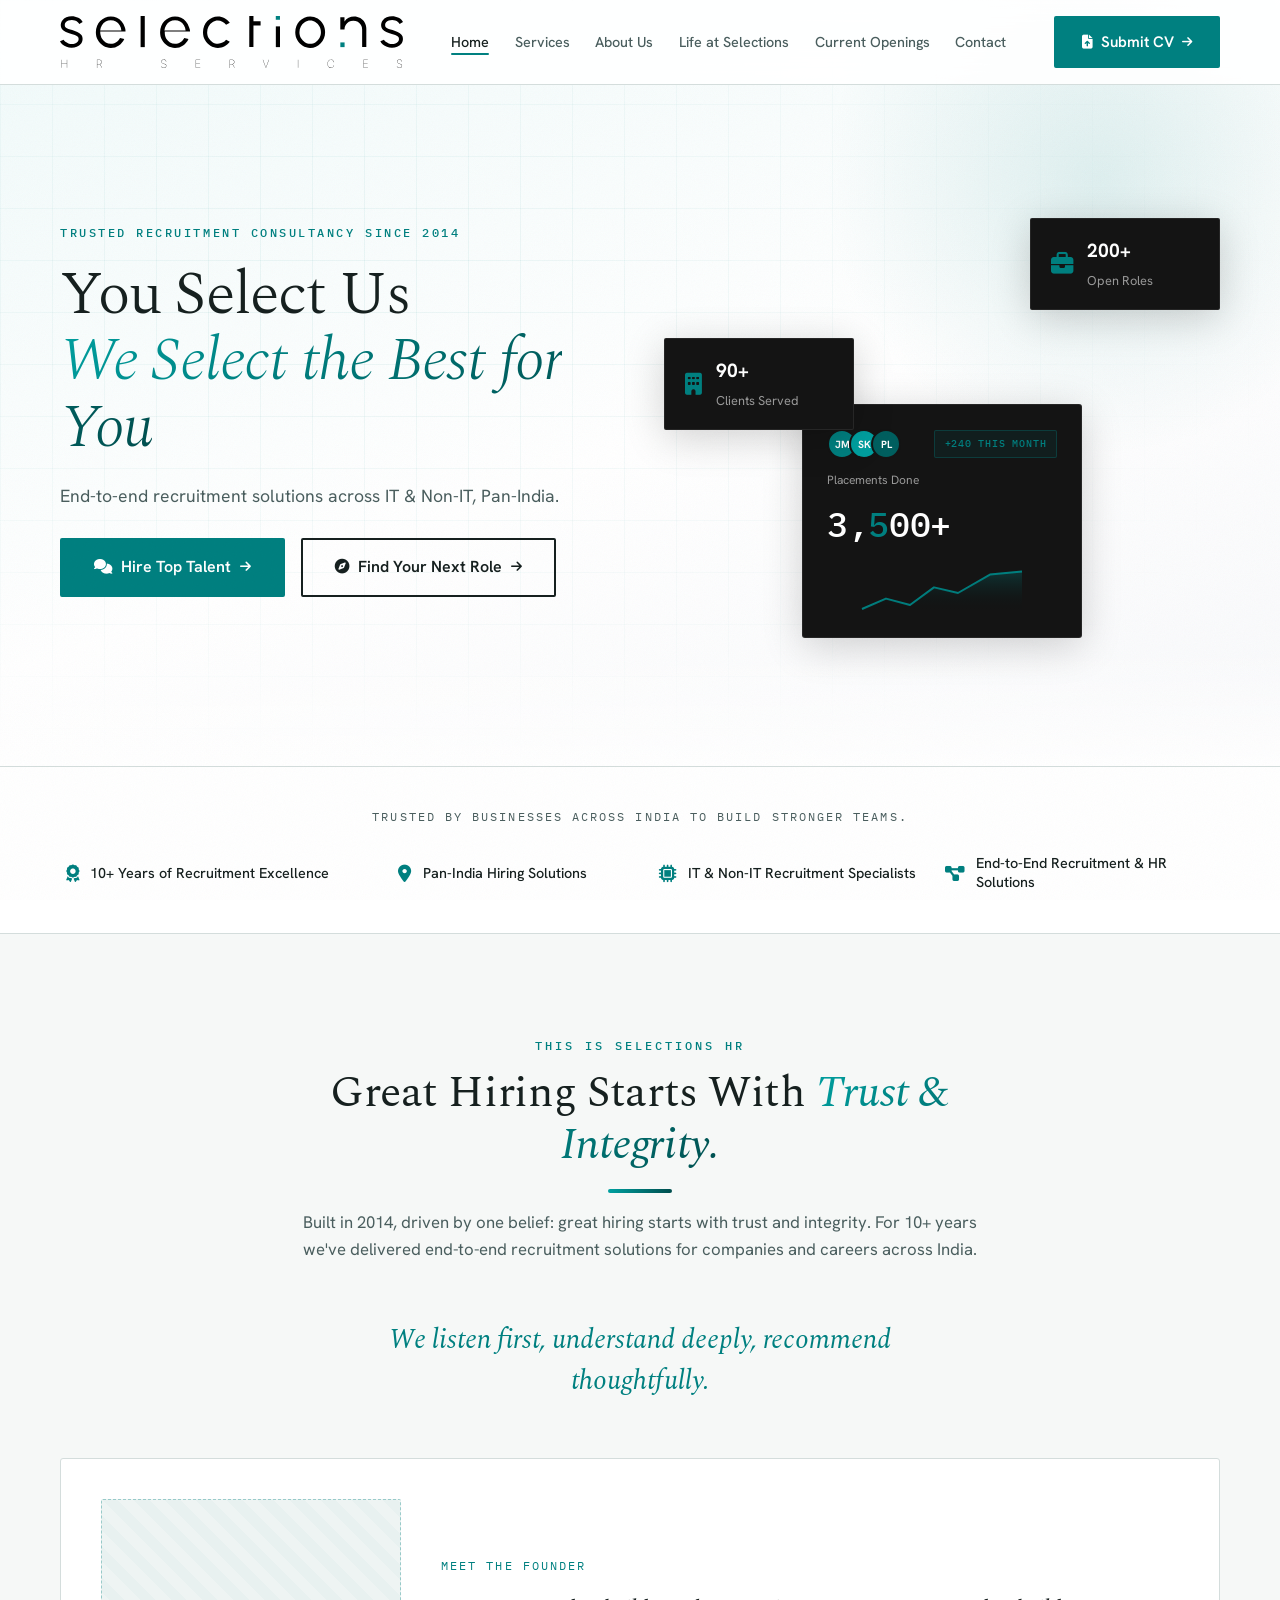
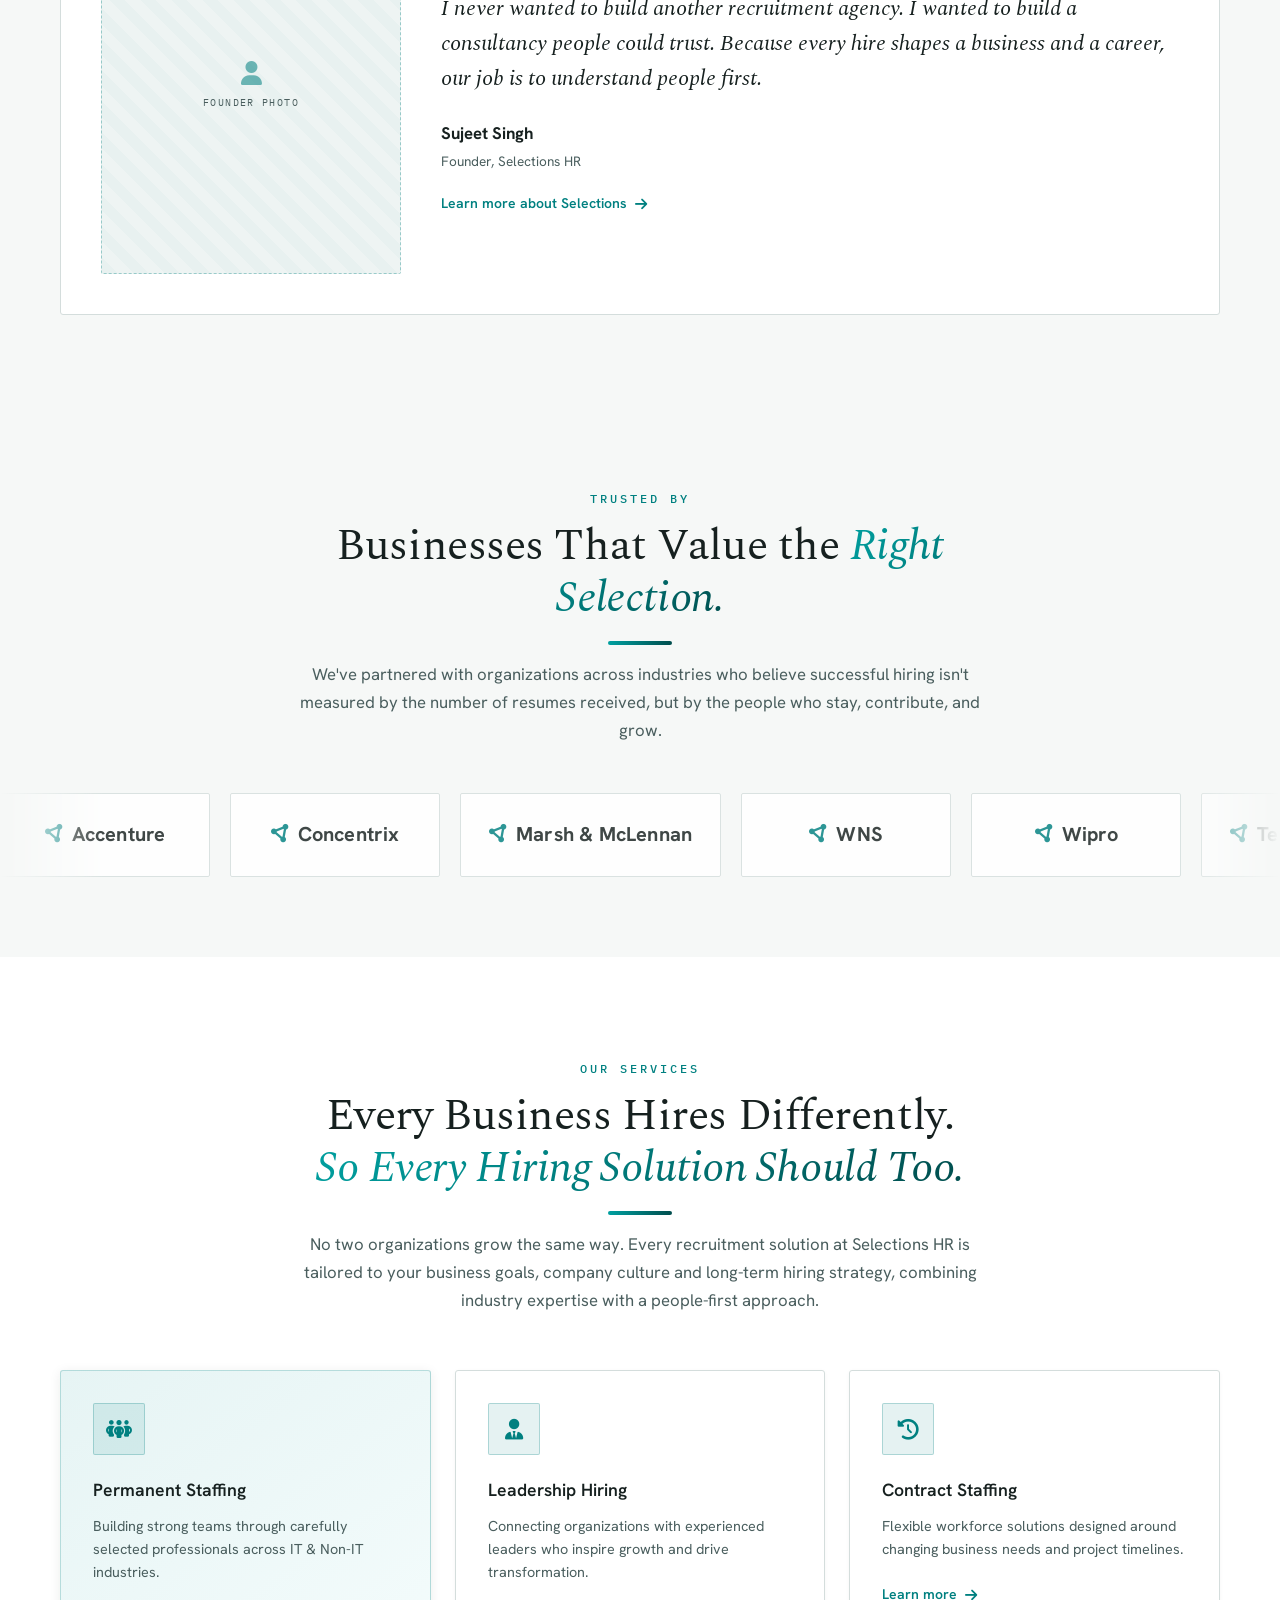
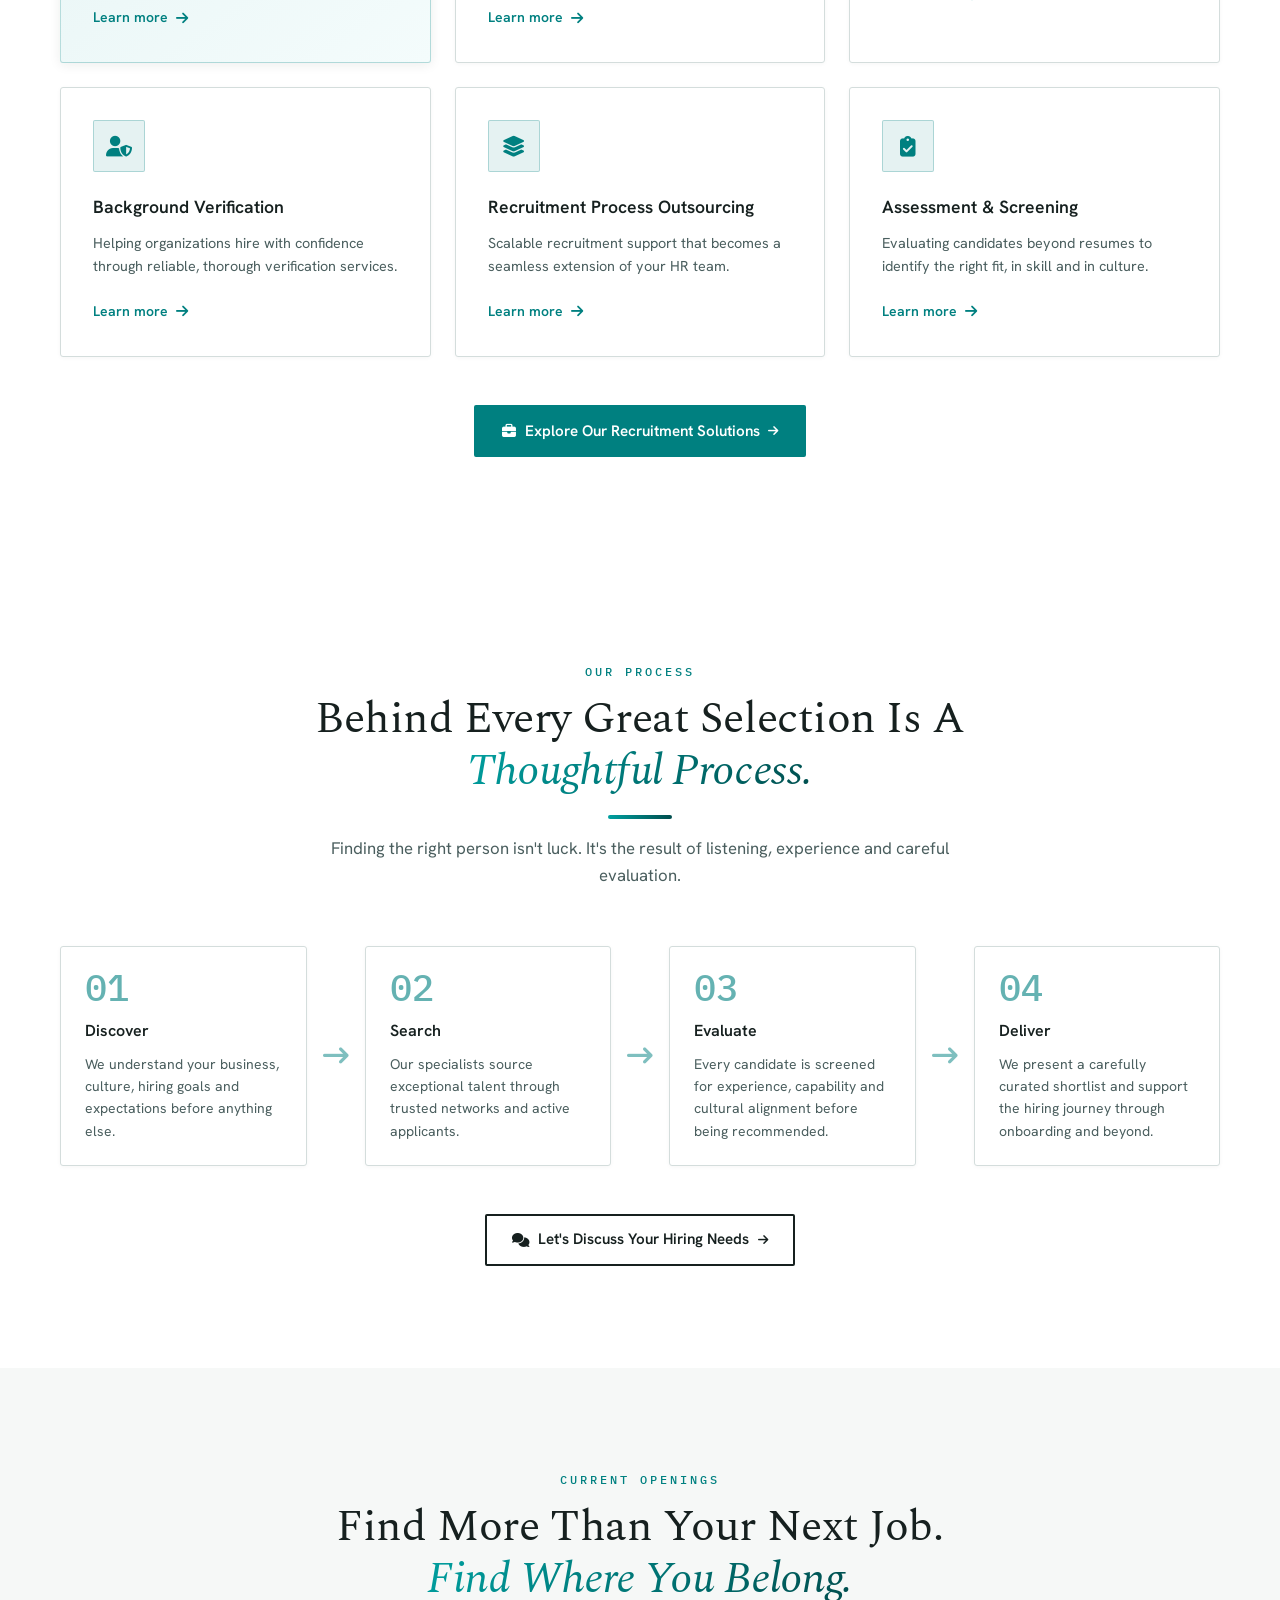
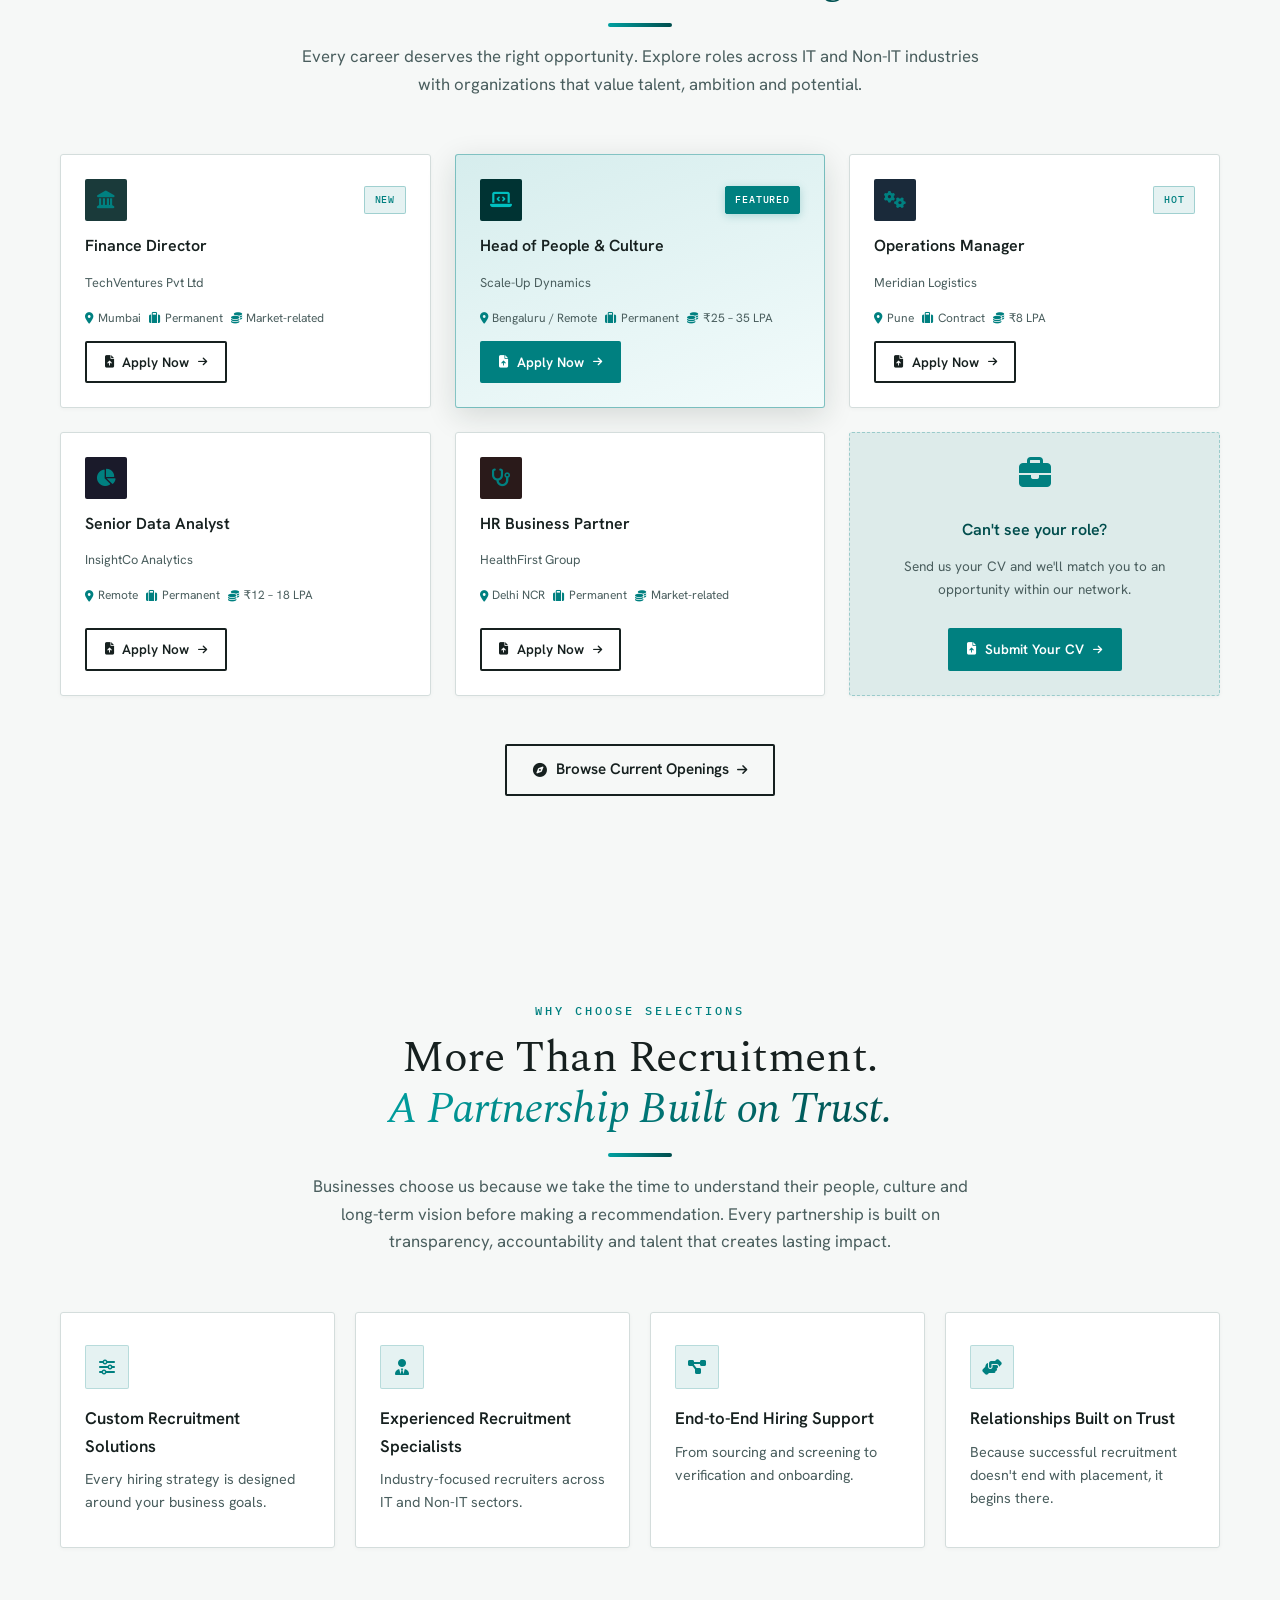
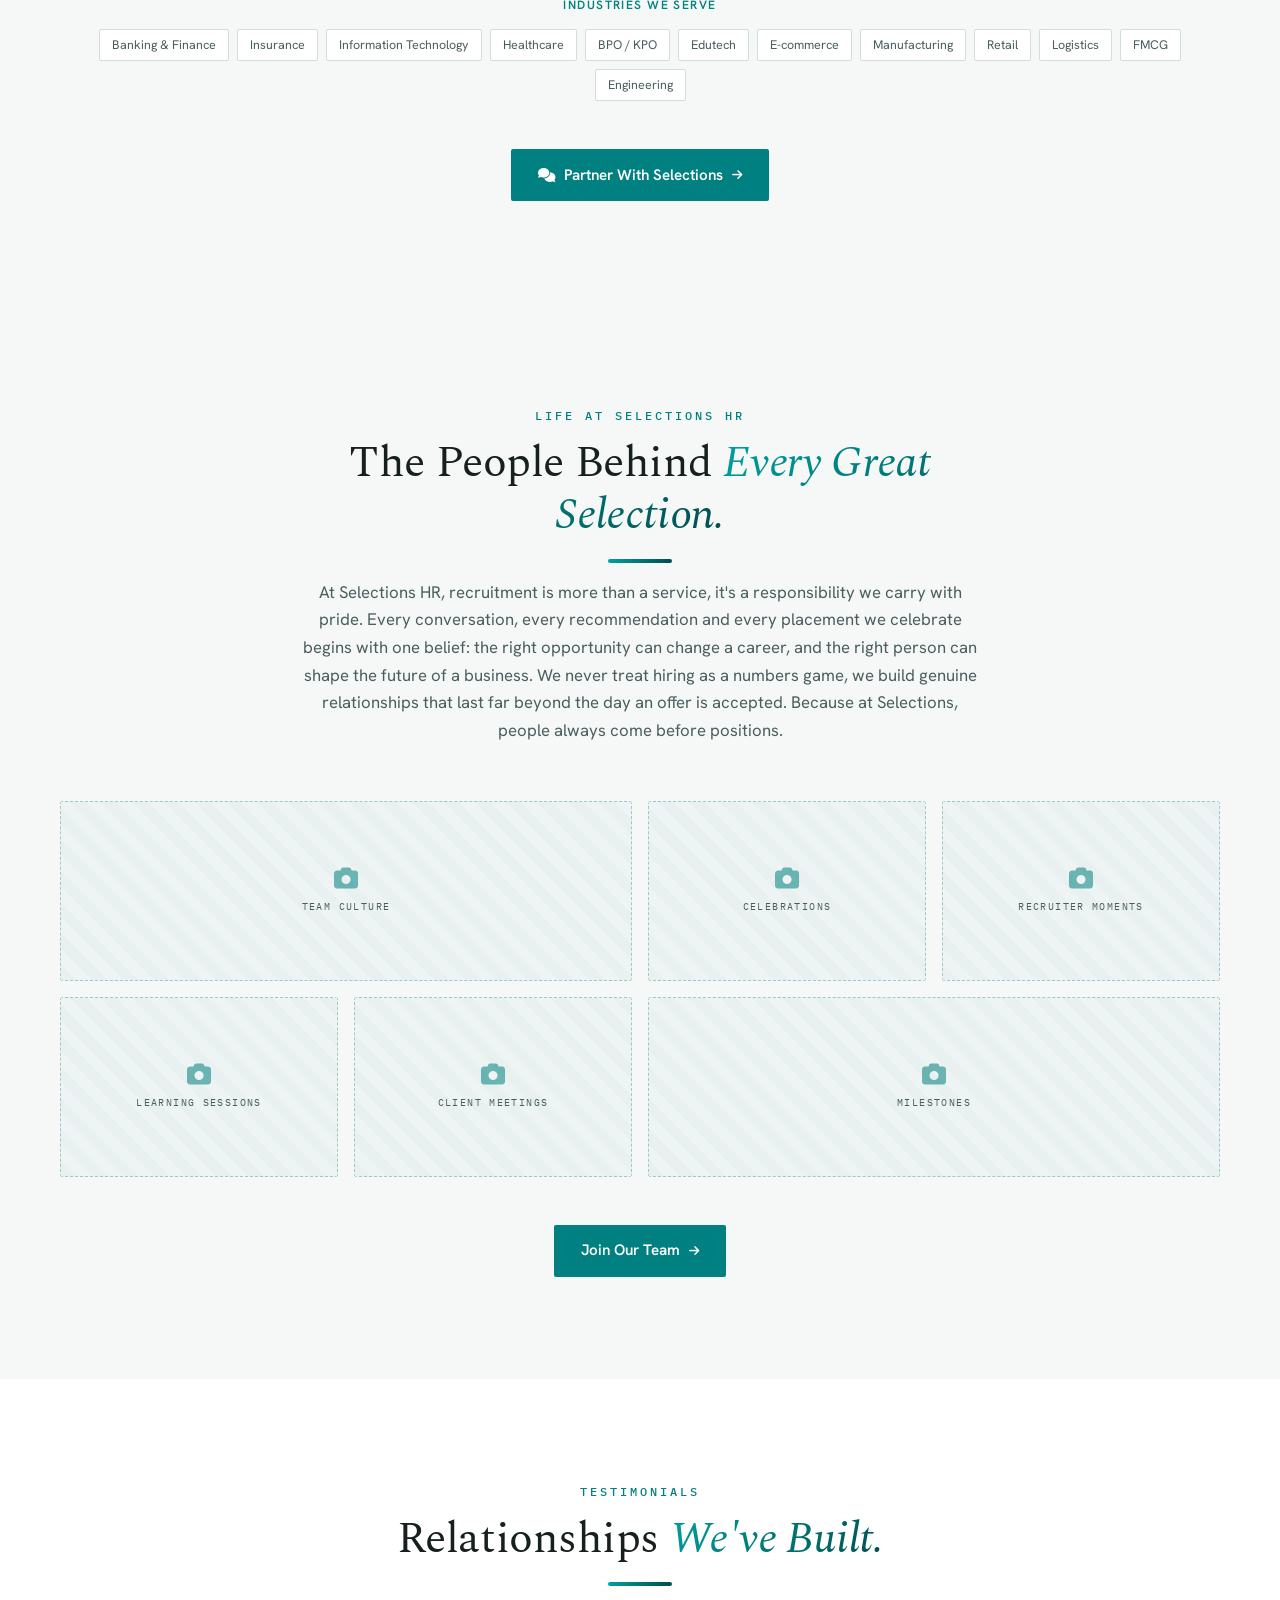
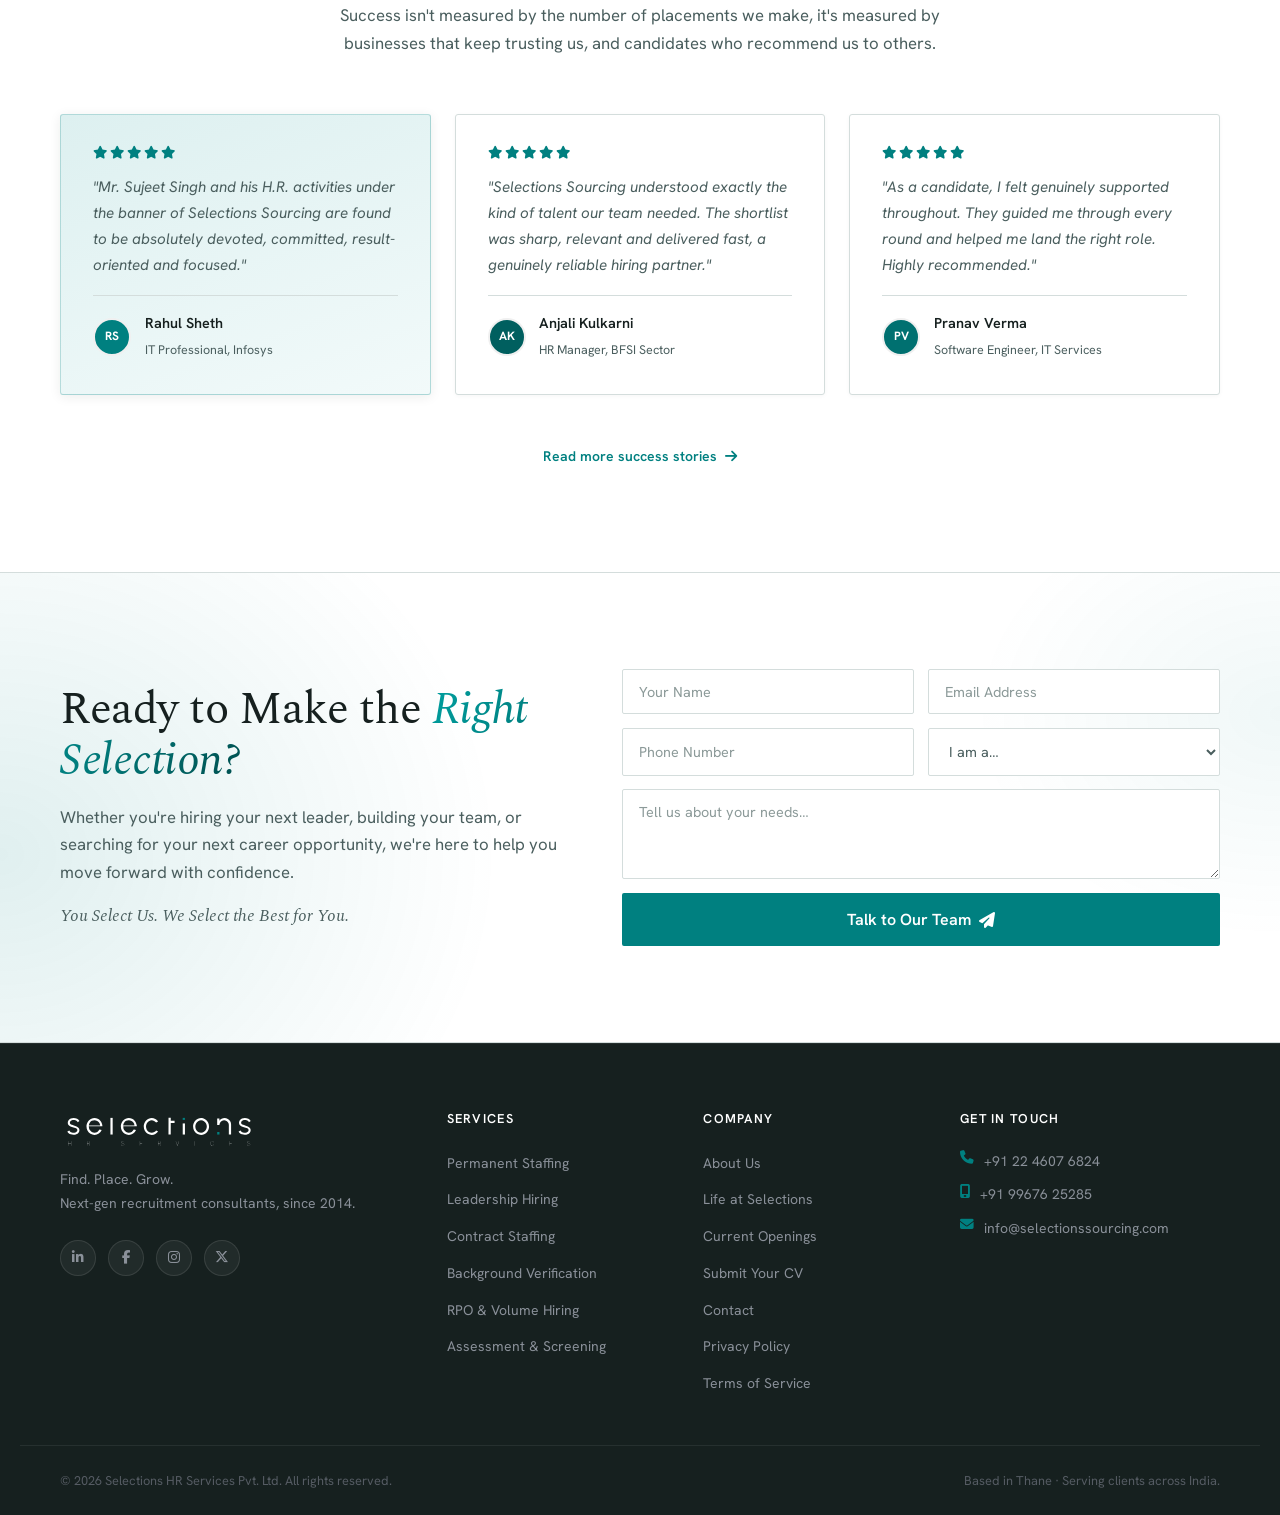
==== commit 4377cd78: "Add files via upload" ====
--- a/index.html
+++ b/index.html
@@ -146,21 +146,18 @@
     <div class="container hero__inner">
 
       <div class="hero__content">
-        <p class="hero__eyebrow">Trusted Recruitment Consultancy · Since 2014</p>
+        <p class="hero__eyebrow">Trusted Recruitment Consultancy Since 2014</p>
         <h1 class="hero__title">
-          You Select Us.<br />
-          <span class="highlight">We Select the Best for You.</span>
+          You Select Us<br />
+          <span class="highlight">We Select the Best for You</span>
         </h1>
         <p class="hero__desc">
-          Every great business begins with the right people, and every successful career begins
-          with the right opportunity. At Selections HR, we bring both together. Built on trust,
-          integrity and years of expertise, every selection is made with purpose, from sourcing
-          and screening to background verification and successful placement.
+          End-to-end recruitment solutions across IT &amp; Non-IT, Pan-India.
         </p>
 
         <div class="hero__ctas">
-          <a href="#contact" class="btn btn--teal btn--lg">Hire the Right Talent</a>
-          <a href="careers.html" class="btn btn--outline btn--lg">Explore Career Opportunities</a>
+          <a href="#contact" class="btn btn--teal btn--lg">Hire Top Talent</a>
+          <a href="careers.html" class="btn btn--outline btn--lg">Find Your Next Role</a>
         </div>
       </div>
 
@@ -236,20 +233,12 @@
   <section class="section about-story" id="about">
     <div class="container">
       <div class="section__header">
-        <p class="section__eyebrow">About Us</p>
-        <h2 class="section__title">Every Great Selection <span class="highlight">Begins With Trust.</span></h2>
-      </div>
-
-      <div class="about-story__grid">
-        <div class="about-story__lead">
-          <p>Recruitment isn't about filling vacancies. It's about understanding ambitions, building relationships, and making decisions that shape businesses and careers. That belief has guided Selections HR since 2014.</p>
-          <p>Over the years, we've grown into a trusted recruitment consultancy by staying committed to one simple philosophy: every recommendation should create lasting value for both the employer and the candidate.</p>
-        </div>
-        <div class="about-story__belief">
-          <p class="about-story__mantra">We believe in listening first.<br />Understanding deeply.<br />Recommending thoughtfully.</p>
-          <p>Because every resume represents a person. Every vacancy represents a business. And every recommendation carries responsibility. We're more than recruiters, we're long-term hiring partners helping businesses grow through exceptional talent while helping professionals build meaningful careers.</p>
-        </div>
-      </div>
+        <p class="section__eyebrow">This is Selections HR</p>
+        <h2 class="section__title">Great Hiring Starts With <span class="highlight">Trust &amp; Integrity.</span></h2>
+        <p class="section__desc">Built in 2014, driven by one belief: great hiring starts with trust and integrity. For 10+ years we've delivered end-to-end recruitment solutions for companies and careers across India.</p>
+      </div>
+
+      <p class="about-story__mantra" style="text-align:center;max-width:640px;margin:0 auto 3.5rem;">We listen first, understand deeply, recommend thoughtfully.</p>
 
       <!-- Founder -->
       <div class="founder">
@@ -257,9 +246,9 @@
           <div class="photo-ph"><i class="fa-solid fa-user"></i><span>Founder photo</span></div>
         </div>
         <div class="founder__body">
-          <p class="founder__label">Meet the Founder · The Philosophy Behind Selections</p>
+          <p class="founder__label">Meet the Founder</p>
           <blockquote class="founder__quote">
-            When I founded Selections, I never wanted to build another recruitment agency. I wanted to build a consultancy people could trust. Every hiring decision affects someone's business and someone's future, so our job is never just to fill positions. It's to understand people, earn trust, and help both companies and candidates make the right decisions. That's the philosophy we've carried with us since day one.
+            I never wanted to build another recruitment agency. I wanted to build a consultancy people could trust. Because every hire shapes a business and a career, our job is to understand people first.
           </blockquote>
           <div class="founder__meta">
             <strong>Sujeet Singh</strong>
--- a/style.css
+++ b/style.css
@@ -1168,6 +1168,10 @@
   opacity: 1;
   transform: translateY(0);
 }
+/* Respect reduced-motion: show everything immediately, no scroll reveal */
+@media (prefers-reduced-motion: reduce) {
+  .fade-up { opacity: 1; transform: none; transition: none; }
+}
 
 /* ── Page-load intro: first screen eases in gently (CSS-only, no flash) ── */
 @keyframes intro-up {
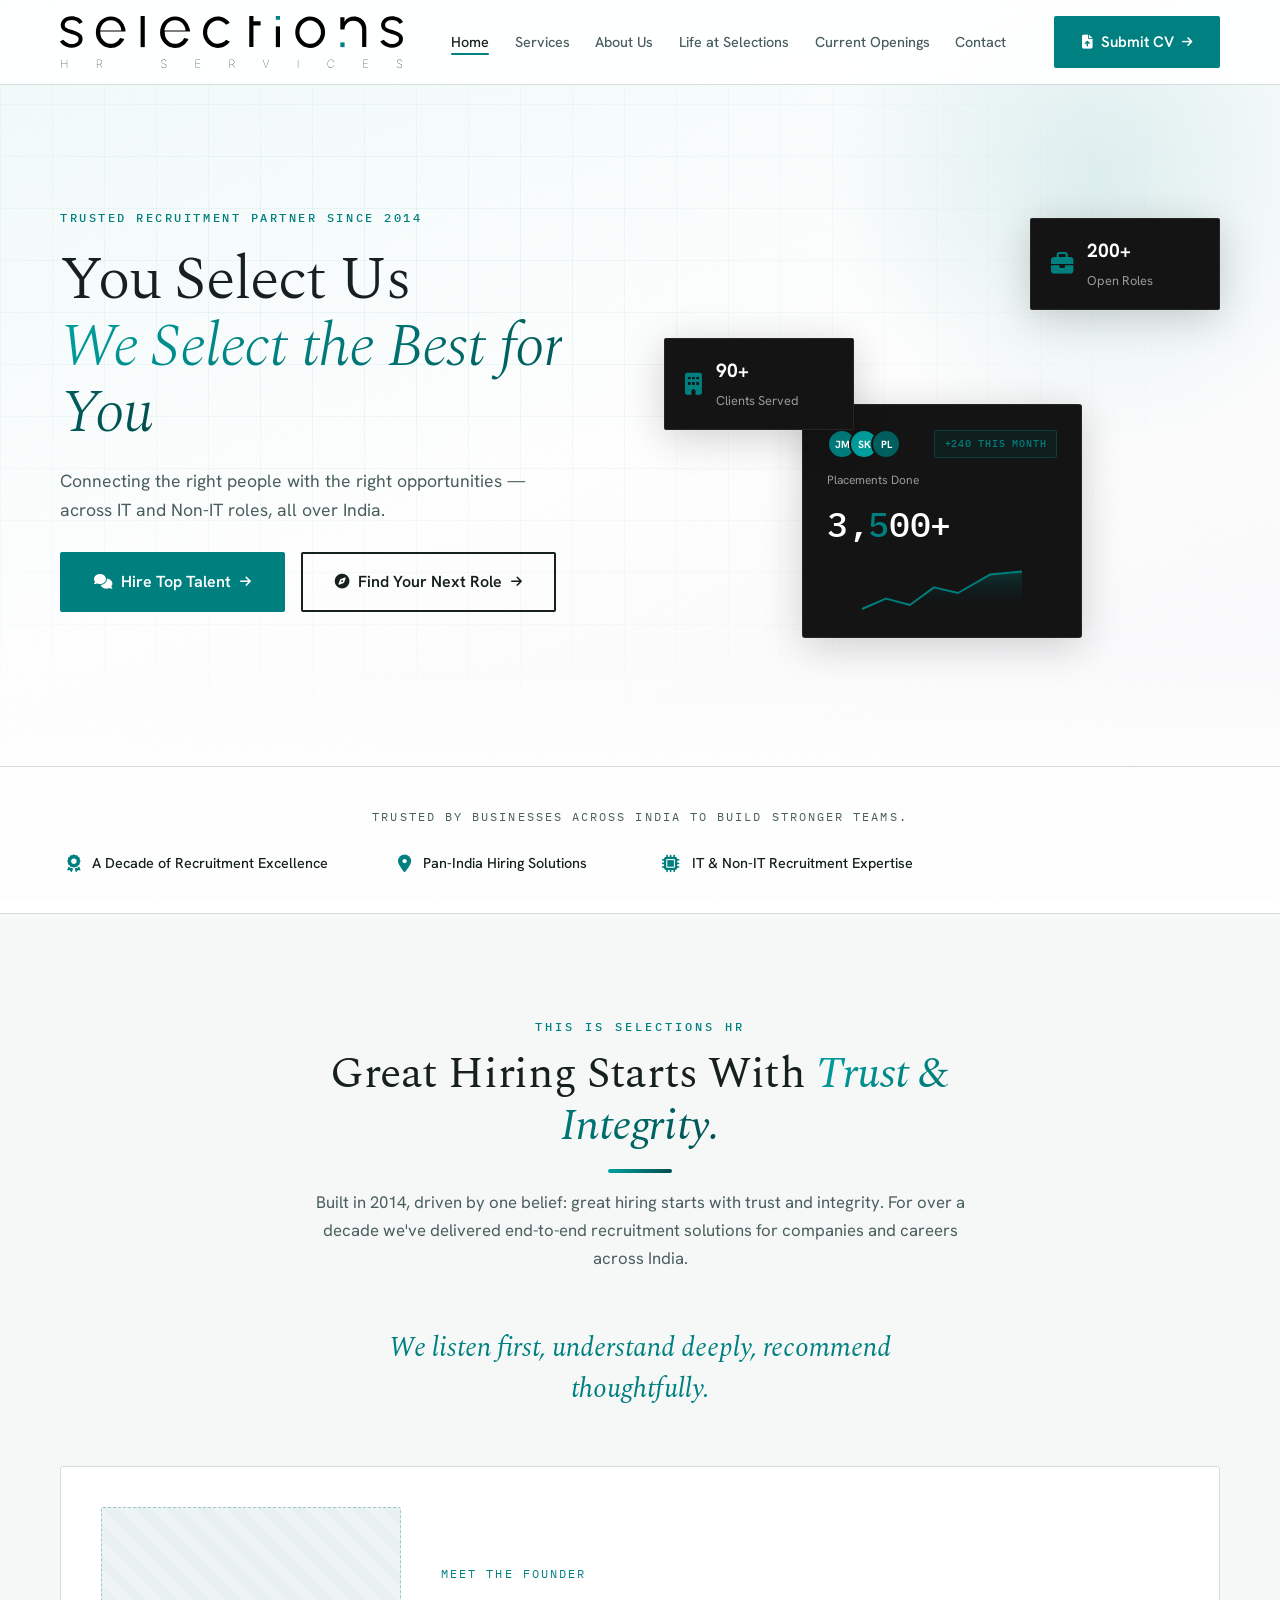
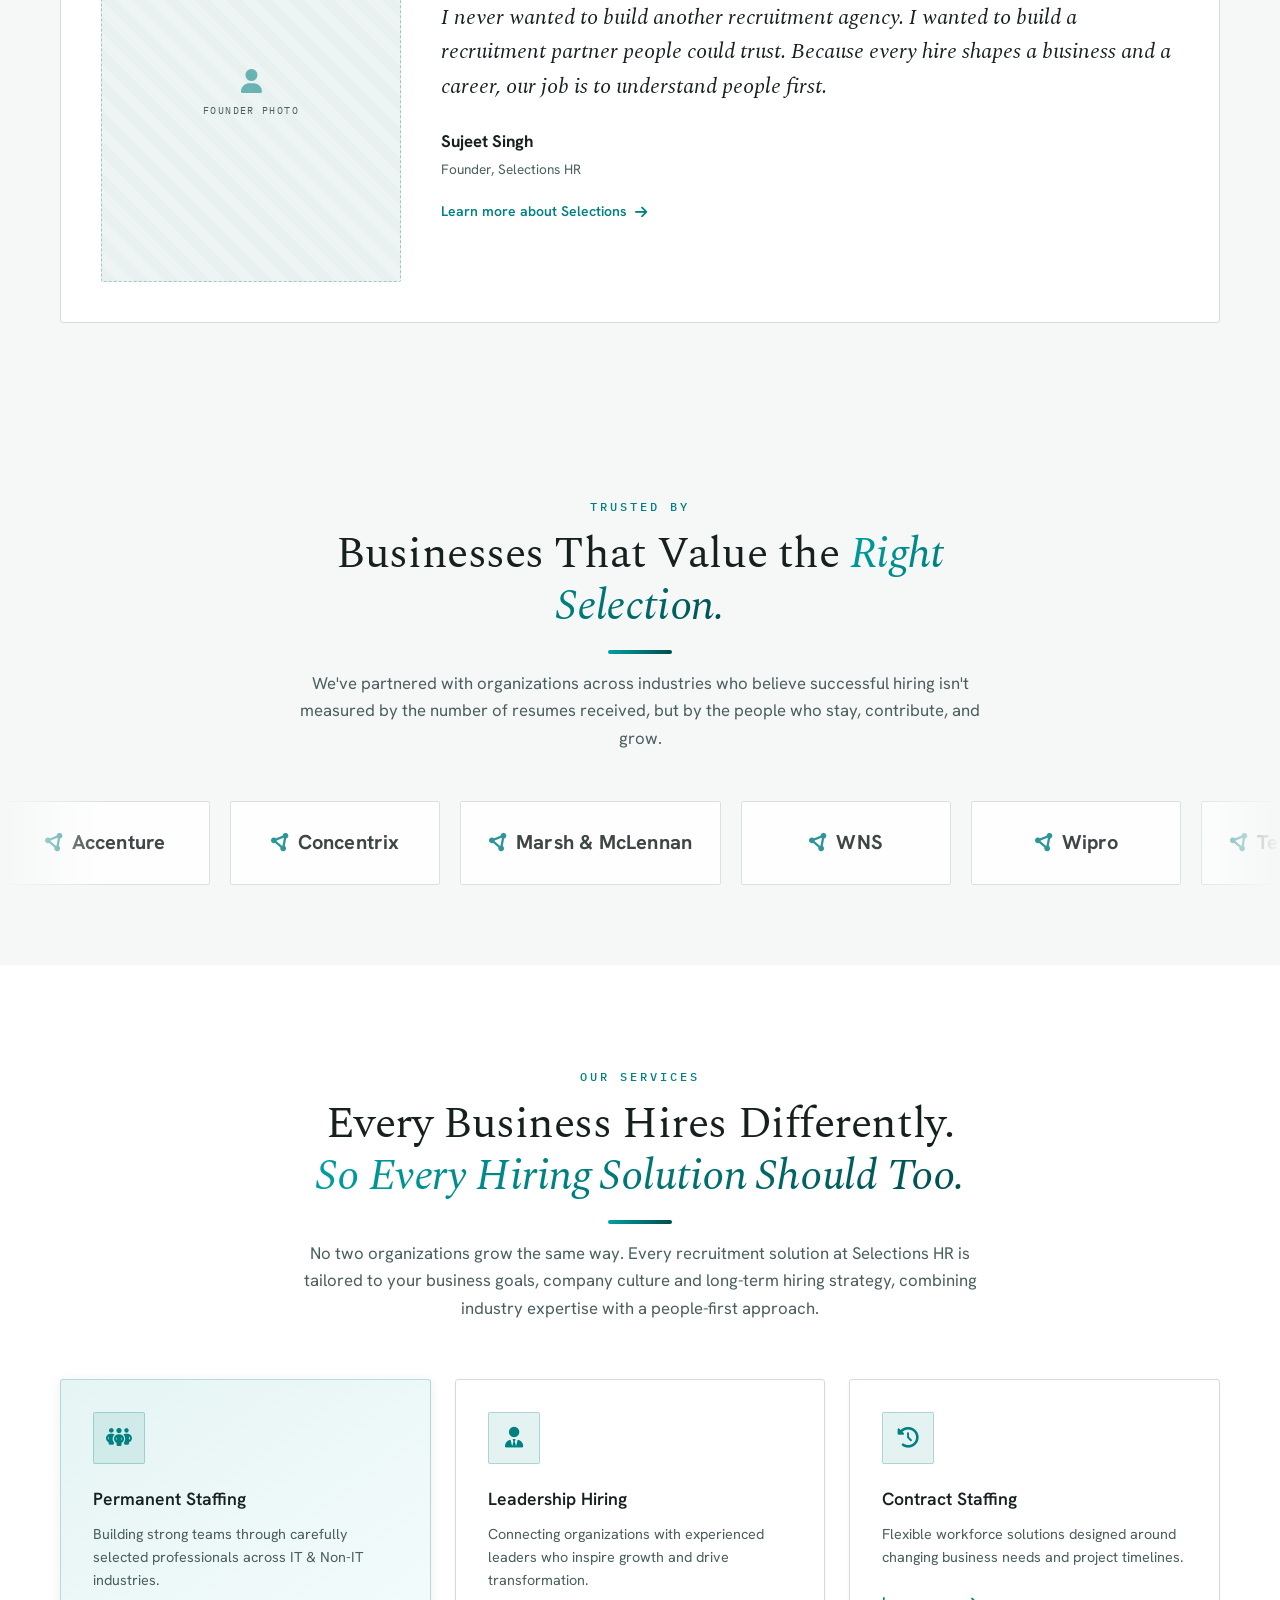
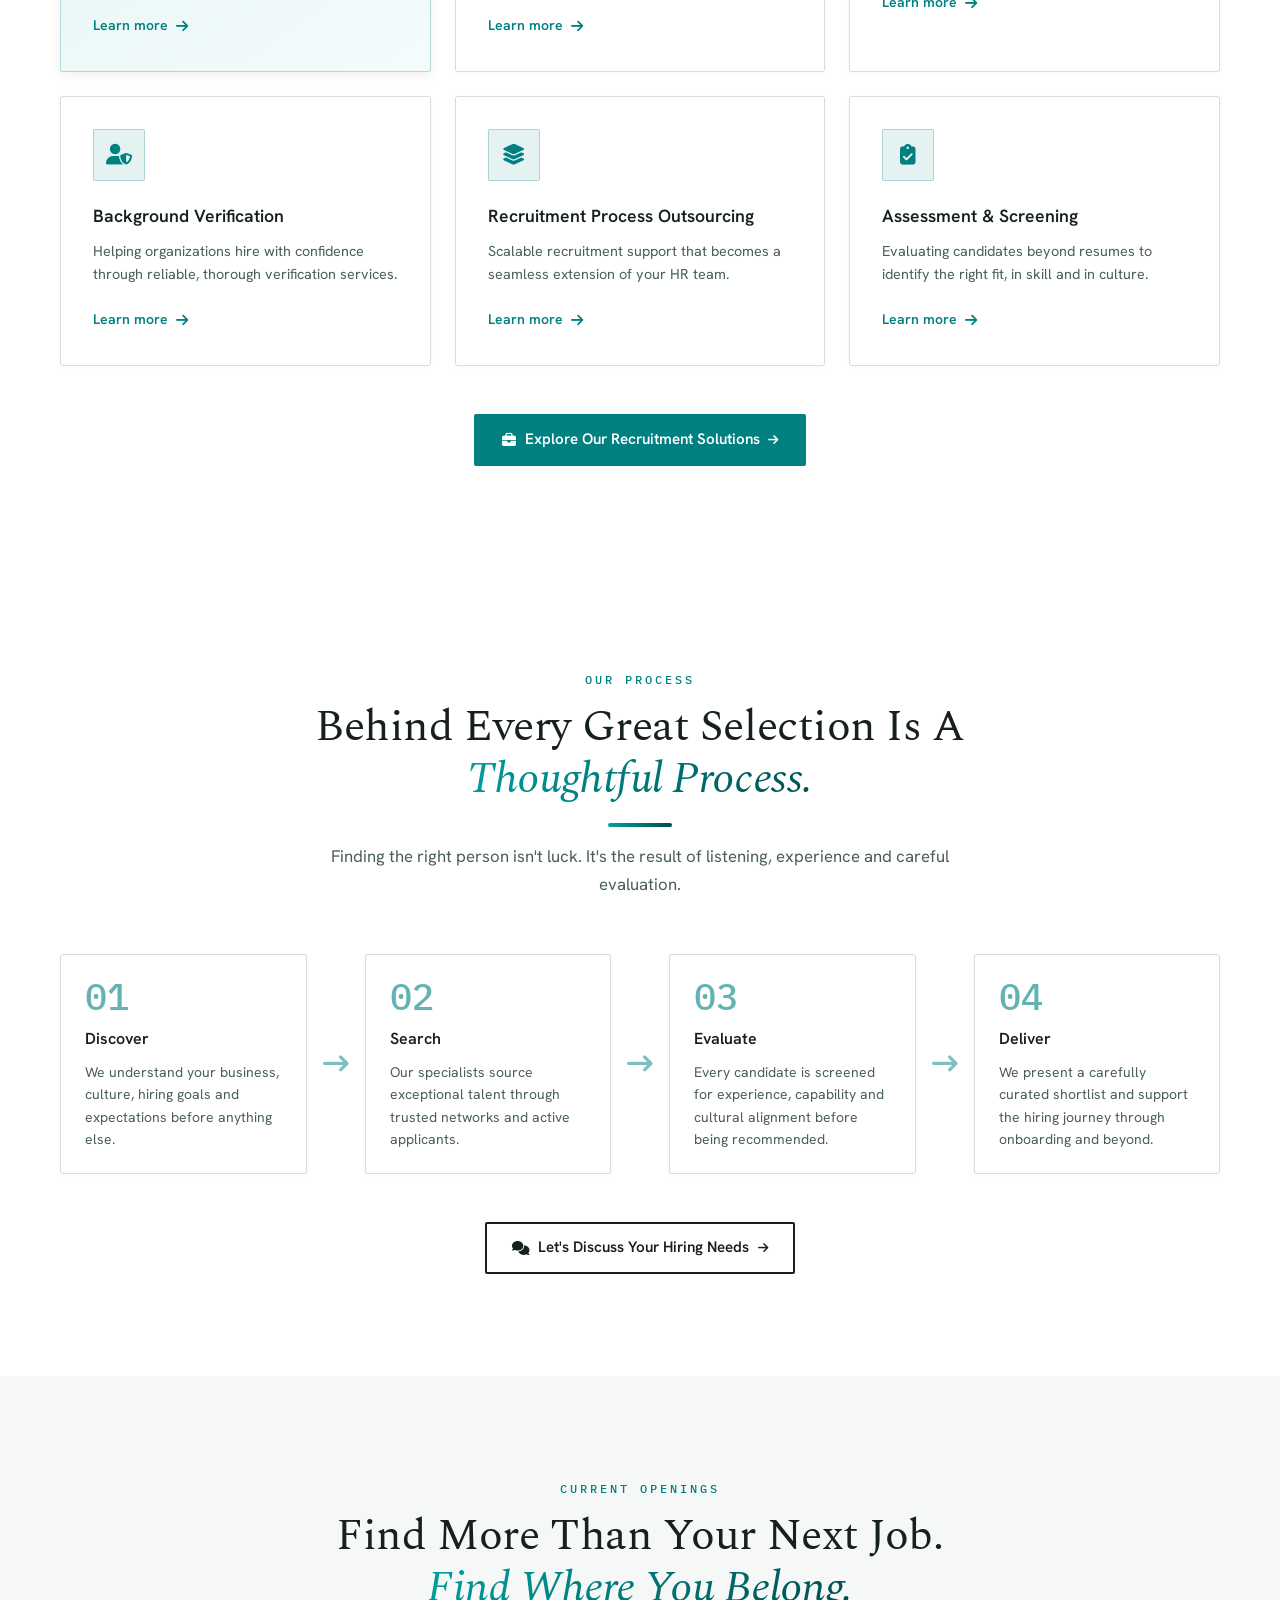
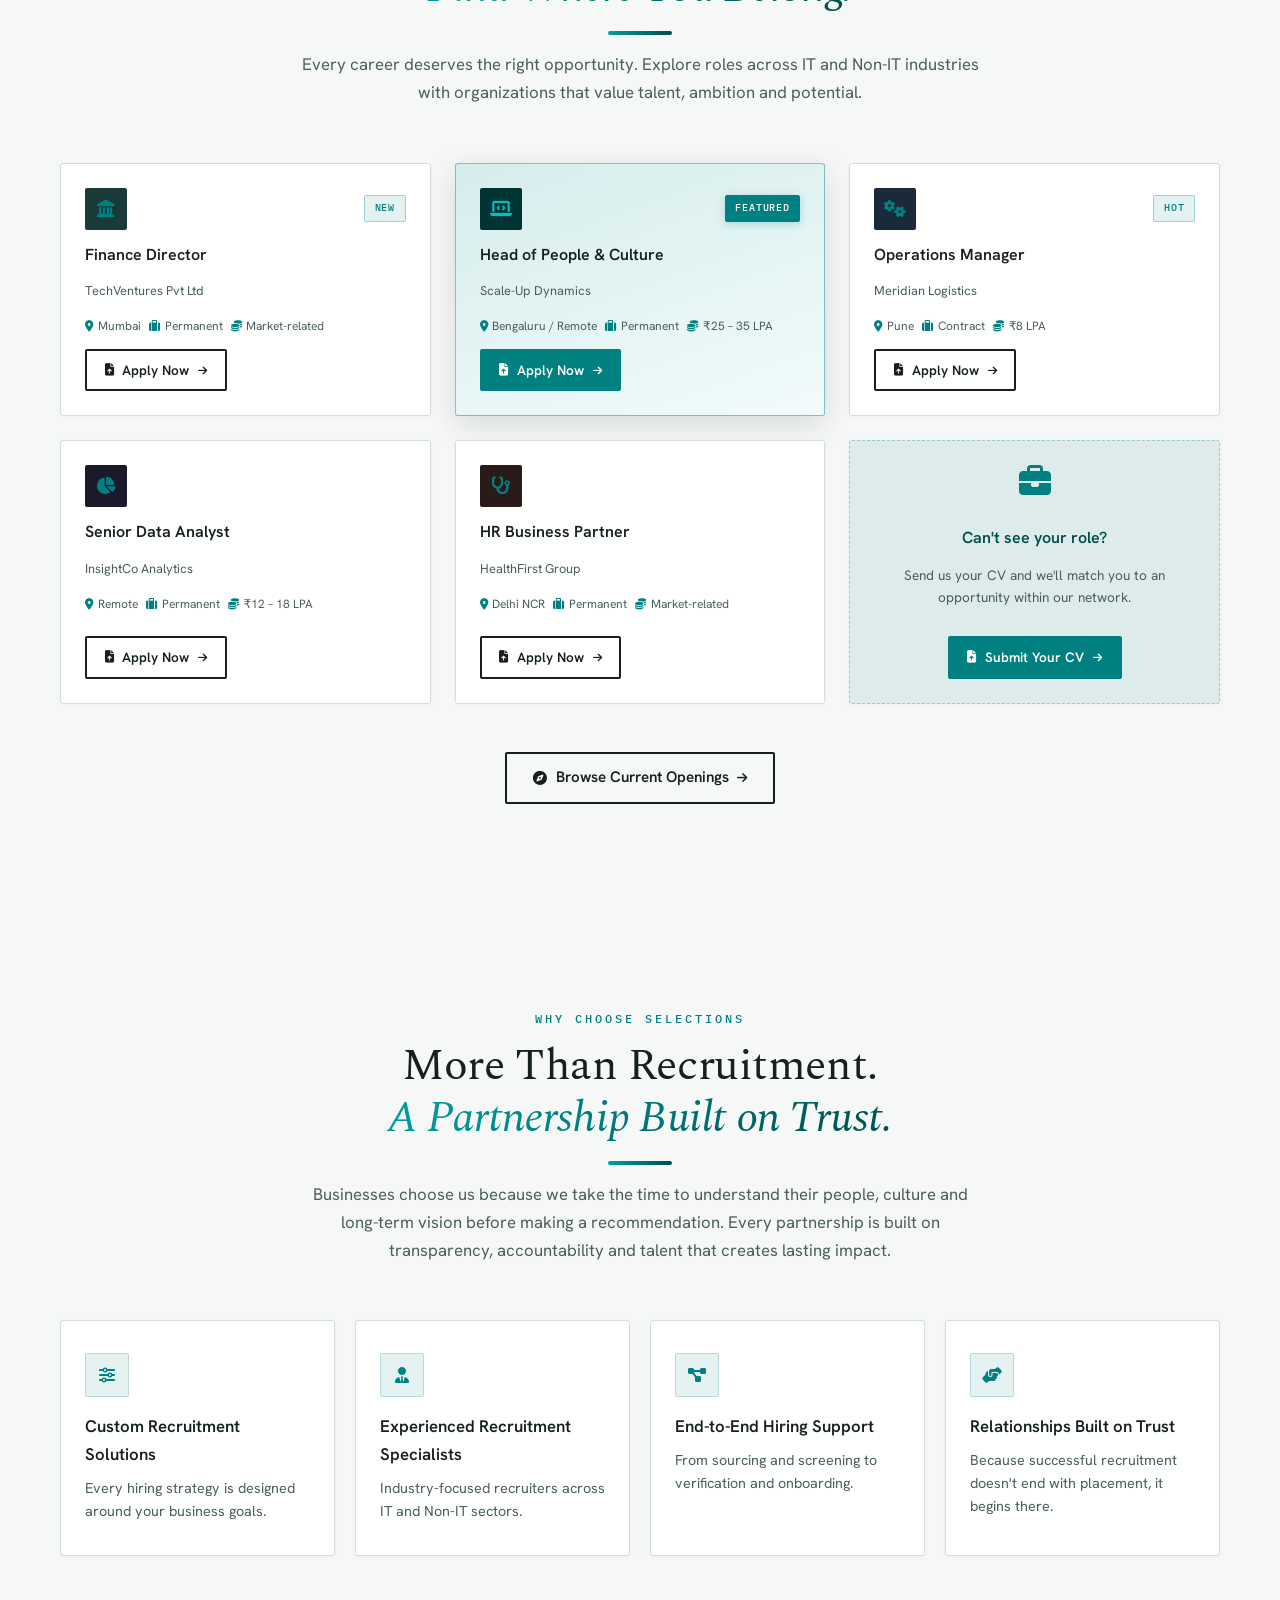
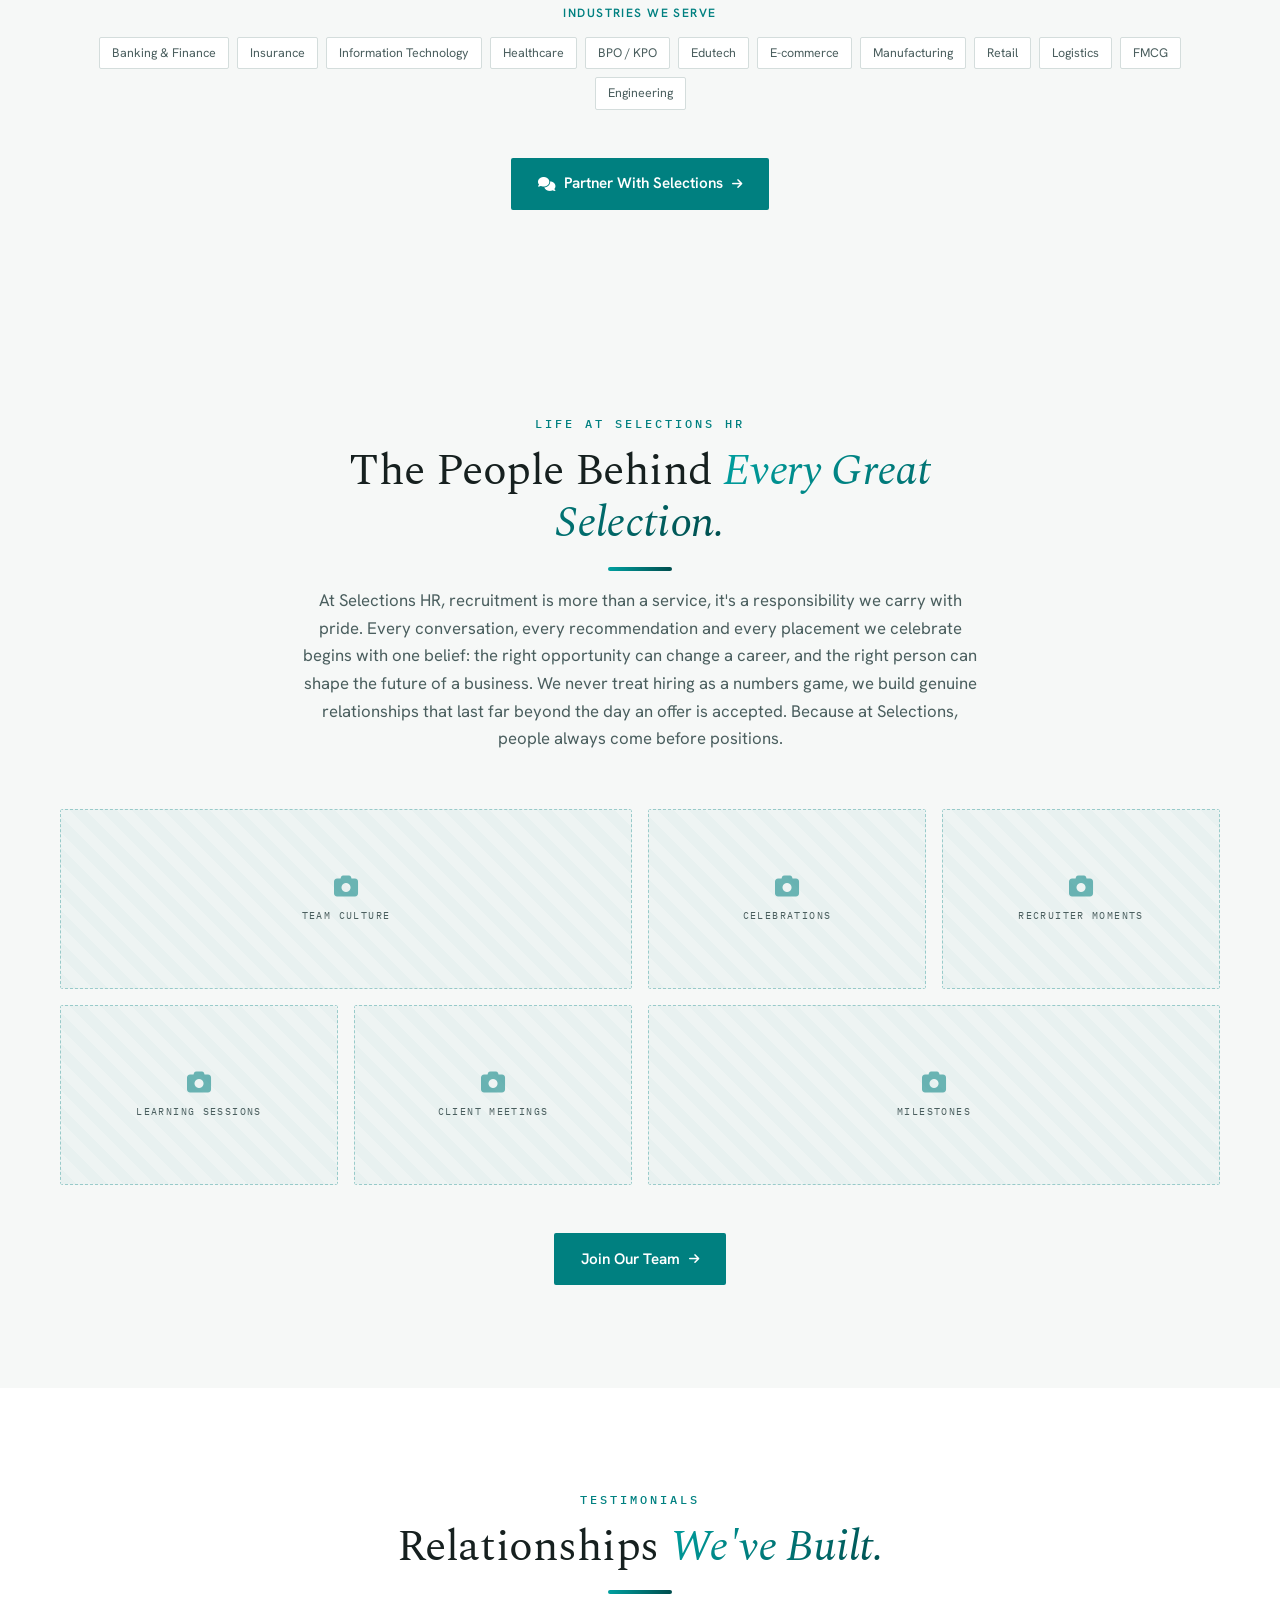
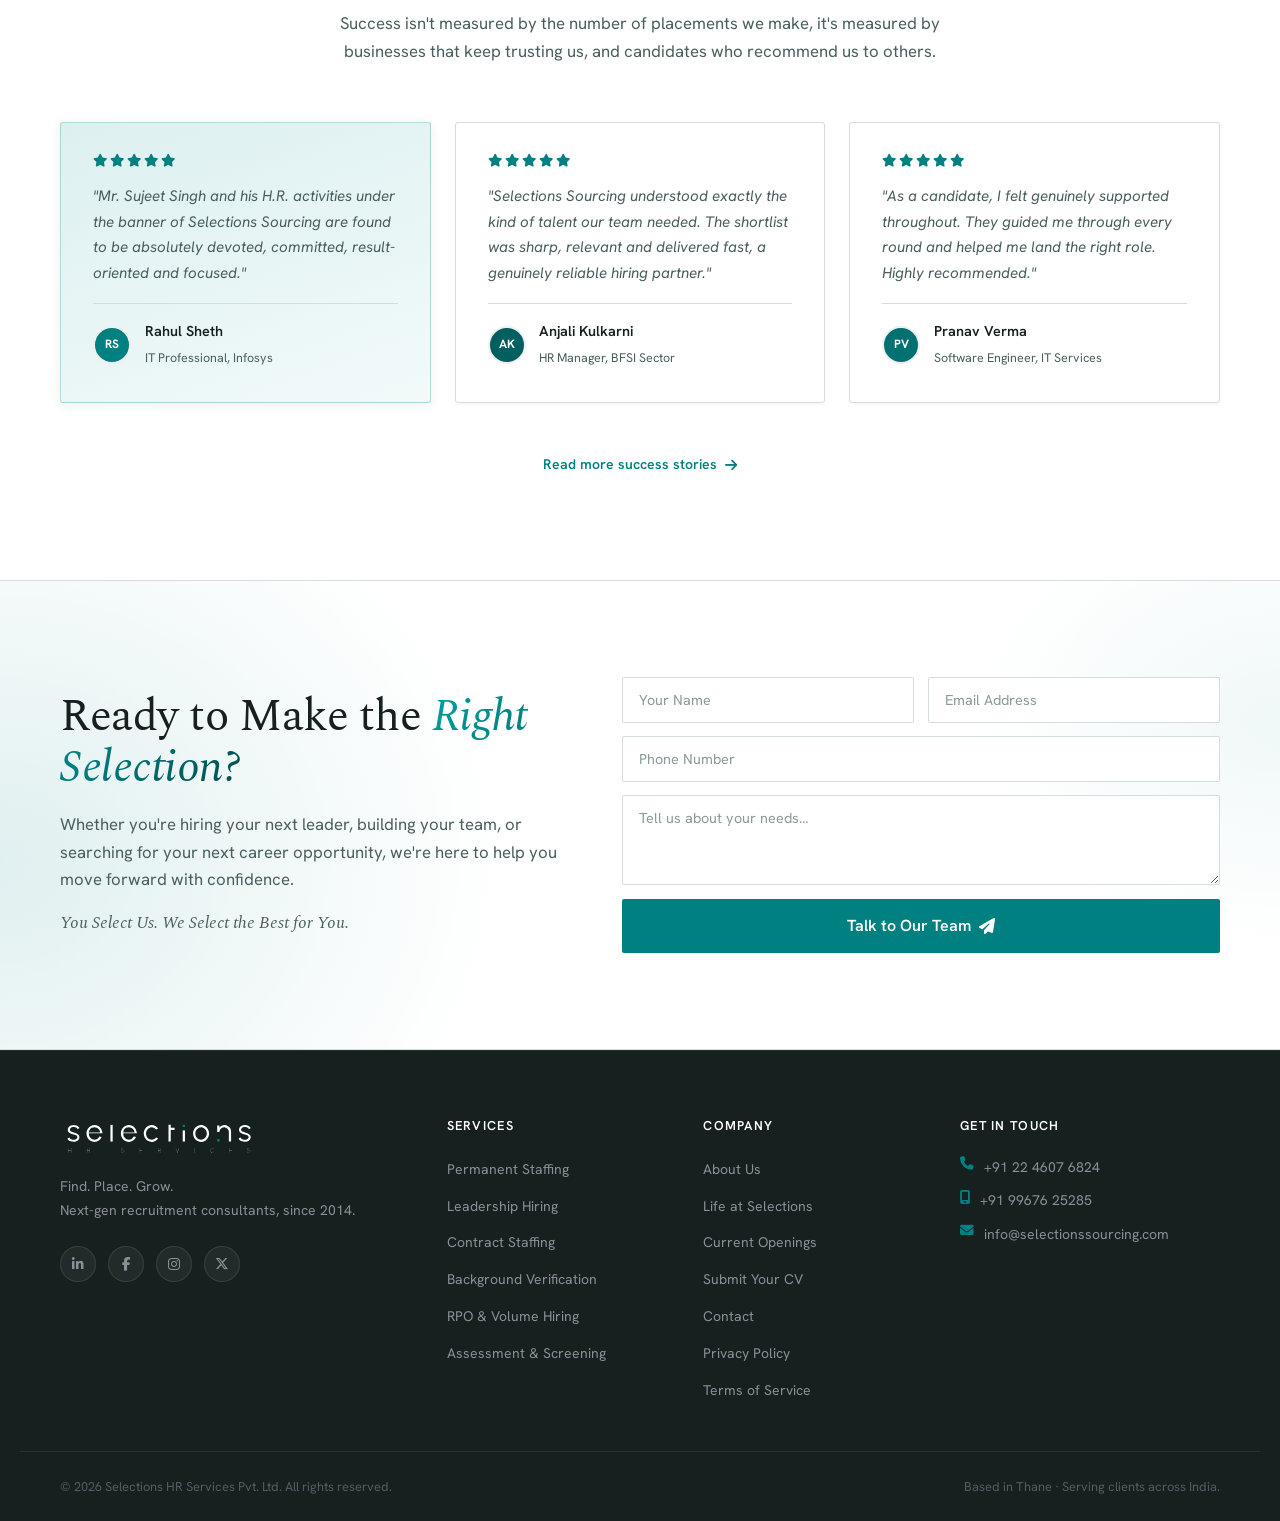
==== commit 9478686c: "Add files via upload" ====
--- a/index.html
+++ b/index.html
@@ -146,13 +146,13 @@
     <div class="container hero__inner">
 
       <div class="hero__content">
-        <p class="hero__eyebrow">Trusted Recruitment Consultancy Since 2014</p>
+        <p class="hero__eyebrow">Trusted Recruitment Partner Since 2014</p>
         <h1 class="hero__title">
           You Select Us<br />
           <span class="highlight">We Select the Best for You</span>
         </h1>
         <p class="hero__desc">
-          End-to-end recruitment solutions across IT &amp; Non-IT, Pan-India.
+          Connecting the right people with the right opportunities — across IT and Non-IT roles, all over India.
         </p>
 
         <div class="hero__ctas">
@@ -218,10 +218,9 @@
     <div class="container">
       <p class="trust__lead">Trusted by businesses across India to build stronger teams.</p>
       <div class="trust__grid">
-        <div class="trust__item"><i class="fa-solid fa-award"></i><span>10+ Years of Recruitment Excellence</span></div>
+        <div class="trust__item"><i class="fa-solid fa-award"></i><span>A Decade of Recruitment Excellence</span></div>
         <div class="trust__item"><i class="fa-solid fa-location-dot"></i><span>Pan-India Hiring Solutions</span></div>
-        <div class="trust__item"><i class="fa-solid fa-microchip"></i><span>IT &amp; Non-IT Recruitment Specialists</span></div>
-        <div class="trust__item"><i class="fa-solid fa-diagram-project"></i><span>End-to-End Recruitment &amp; HR Solutions</span></div>
+        <div class="trust__item"><i class="fa-solid fa-microchip"></i><span>IT &amp; Non-IT Recruitment Expertise</span></div>
       </div>
     </div>
   </section>
@@ -235,7 +234,7 @@
       <div class="section__header">
         <p class="section__eyebrow">This is Selections HR</p>
         <h2 class="section__title">Great Hiring Starts With <span class="highlight">Trust &amp; Integrity.</span></h2>
-        <p class="section__desc">Built in 2014, driven by one belief: great hiring starts with trust and integrity. For 10+ years we've delivered end-to-end recruitment solutions for companies and careers across India.</p>
+        <p class="section__desc">Built in 2014, driven by one belief: great hiring starts with trust and integrity. For over a decade we've delivered end-to-end recruitment solutions for companies and careers across India.</p>
       </div>
 
       <p class="about-story__mantra" style="text-align:center;max-width:640px;margin:0 auto 3.5rem;">We listen first, understand deeply, recommend thoughtfully.</p>
@@ -248,7 +247,7 @@
         <div class="founder__body">
           <p class="founder__label">Meet the Founder</p>
           <blockquote class="founder__quote">
-            I never wanted to build another recruitment agency. I wanted to build a consultancy people could trust. Because every hire shapes a business and a career, our job is to understand people first.
+            I never wanted to build another recruitment agency. I wanted to build a recruitment partner people could trust. Because every hire shapes a business and a career, our job is to understand people first.
           </blockquote>
           <div class="founder__meta">
             <strong>Sujeet Singh</strong>
@@ -700,15 +699,7 @@
             <input type="text" placeholder="Your Name" required />
             <input type="email" placeholder="Email Address" required />
           </div>
-          <div class="form-row">
-            <input type="tel" placeholder="Phone Number" />
-            <select>
-              <option value="" disabled selected>I am a…</option>
-              <option>Employer – I want to hire</option>
-              <option>Candidate – I'm looking for work</option>
-              <option>Both</option>
-            </select>
-          </div>
+          <input type="tel" placeholder="Phone Number" />
           <textarea placeholder="Tell us about your needs…" rows="3"></textarea>
           <button type="submit" class="btn btn--teal btn--lg btn--full">
             Talk to Our Team <i class="fa-solid fa-paper-plane"></i>
--- a/style.css
+++ b/style.css
@@ -1305,6 +1305,15 @@
   line-height: 1.8;
 }
 .prose p:last-child { margin-bottom: 0; }
+.prose__sub {
+  font-family: var(--font-mono);
+  font-size: .82rem;
+  font-weight: 500;
+  letter-spacing: .12em;
+  text-transform: uppercase;
+  color: var(--teal);
+  margin: 1.75rem 0 .85rem;
+}
 
 .split__media {
   position: relative;
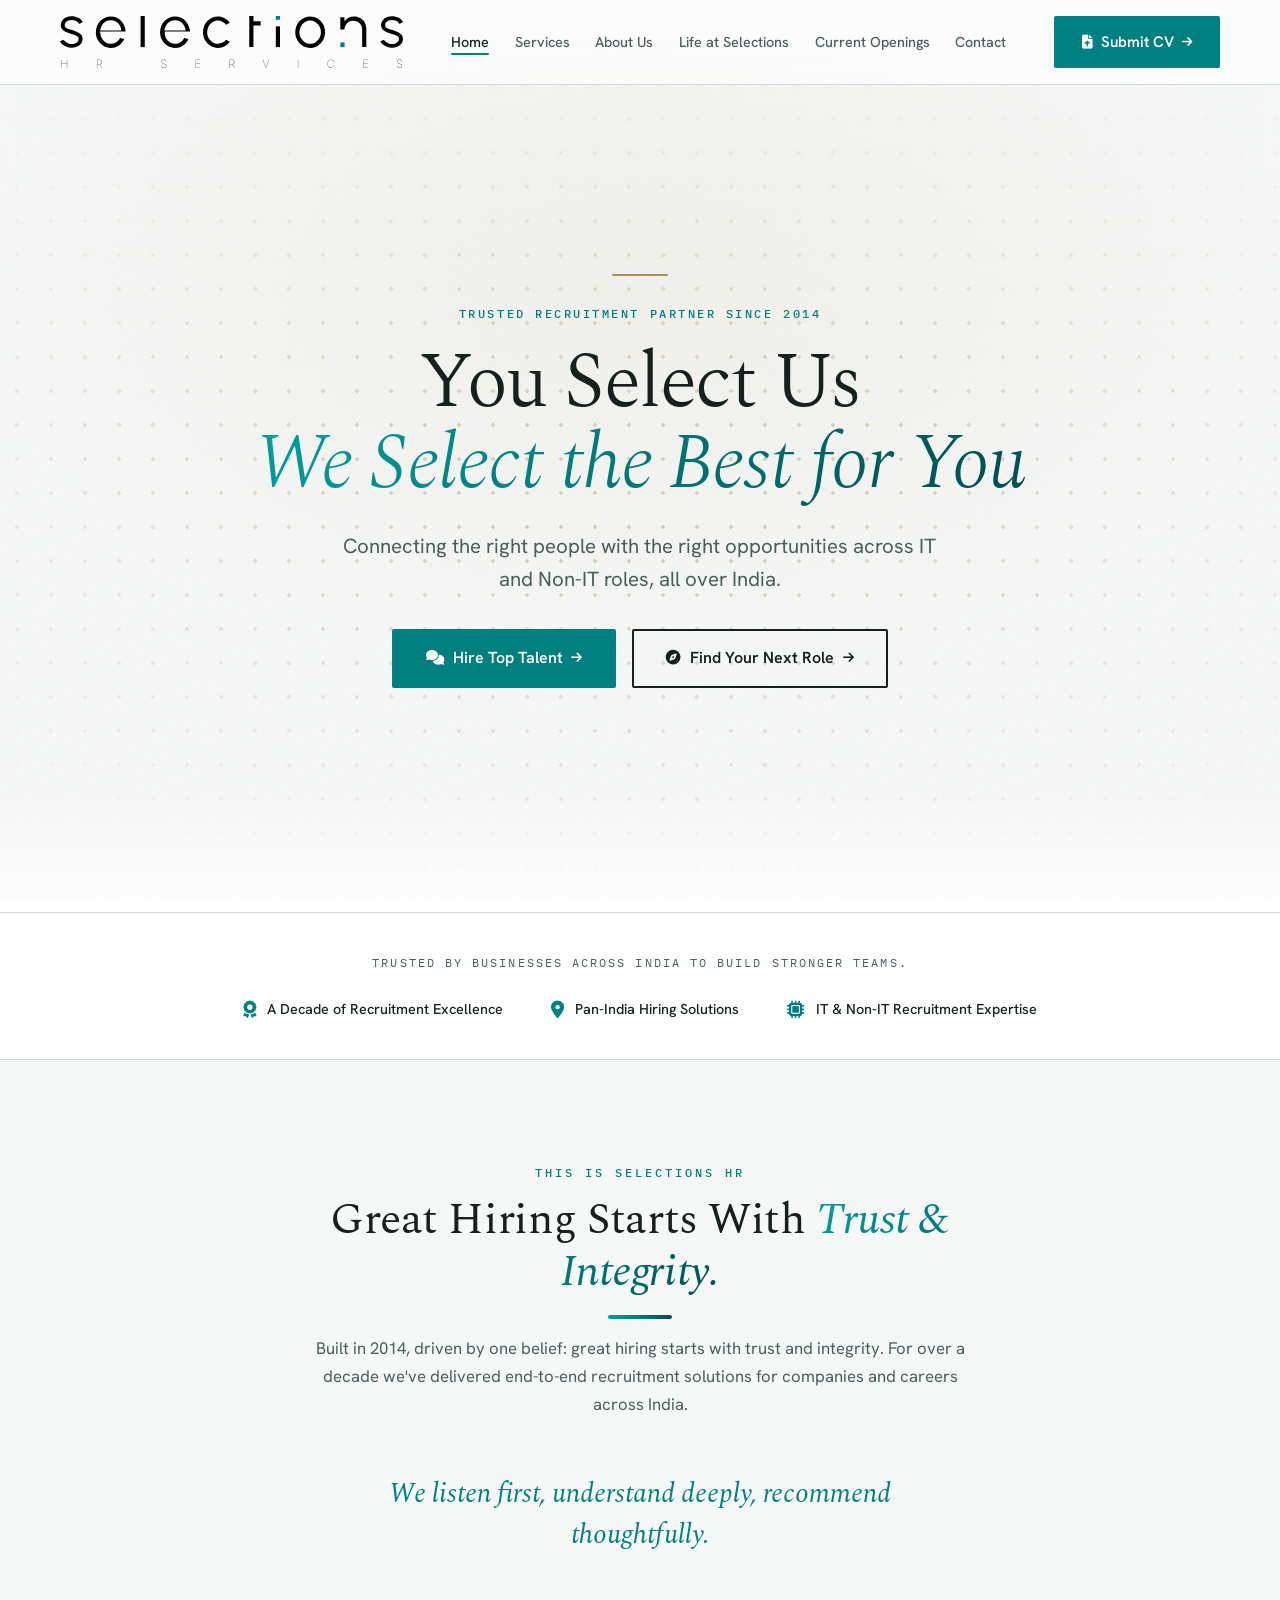
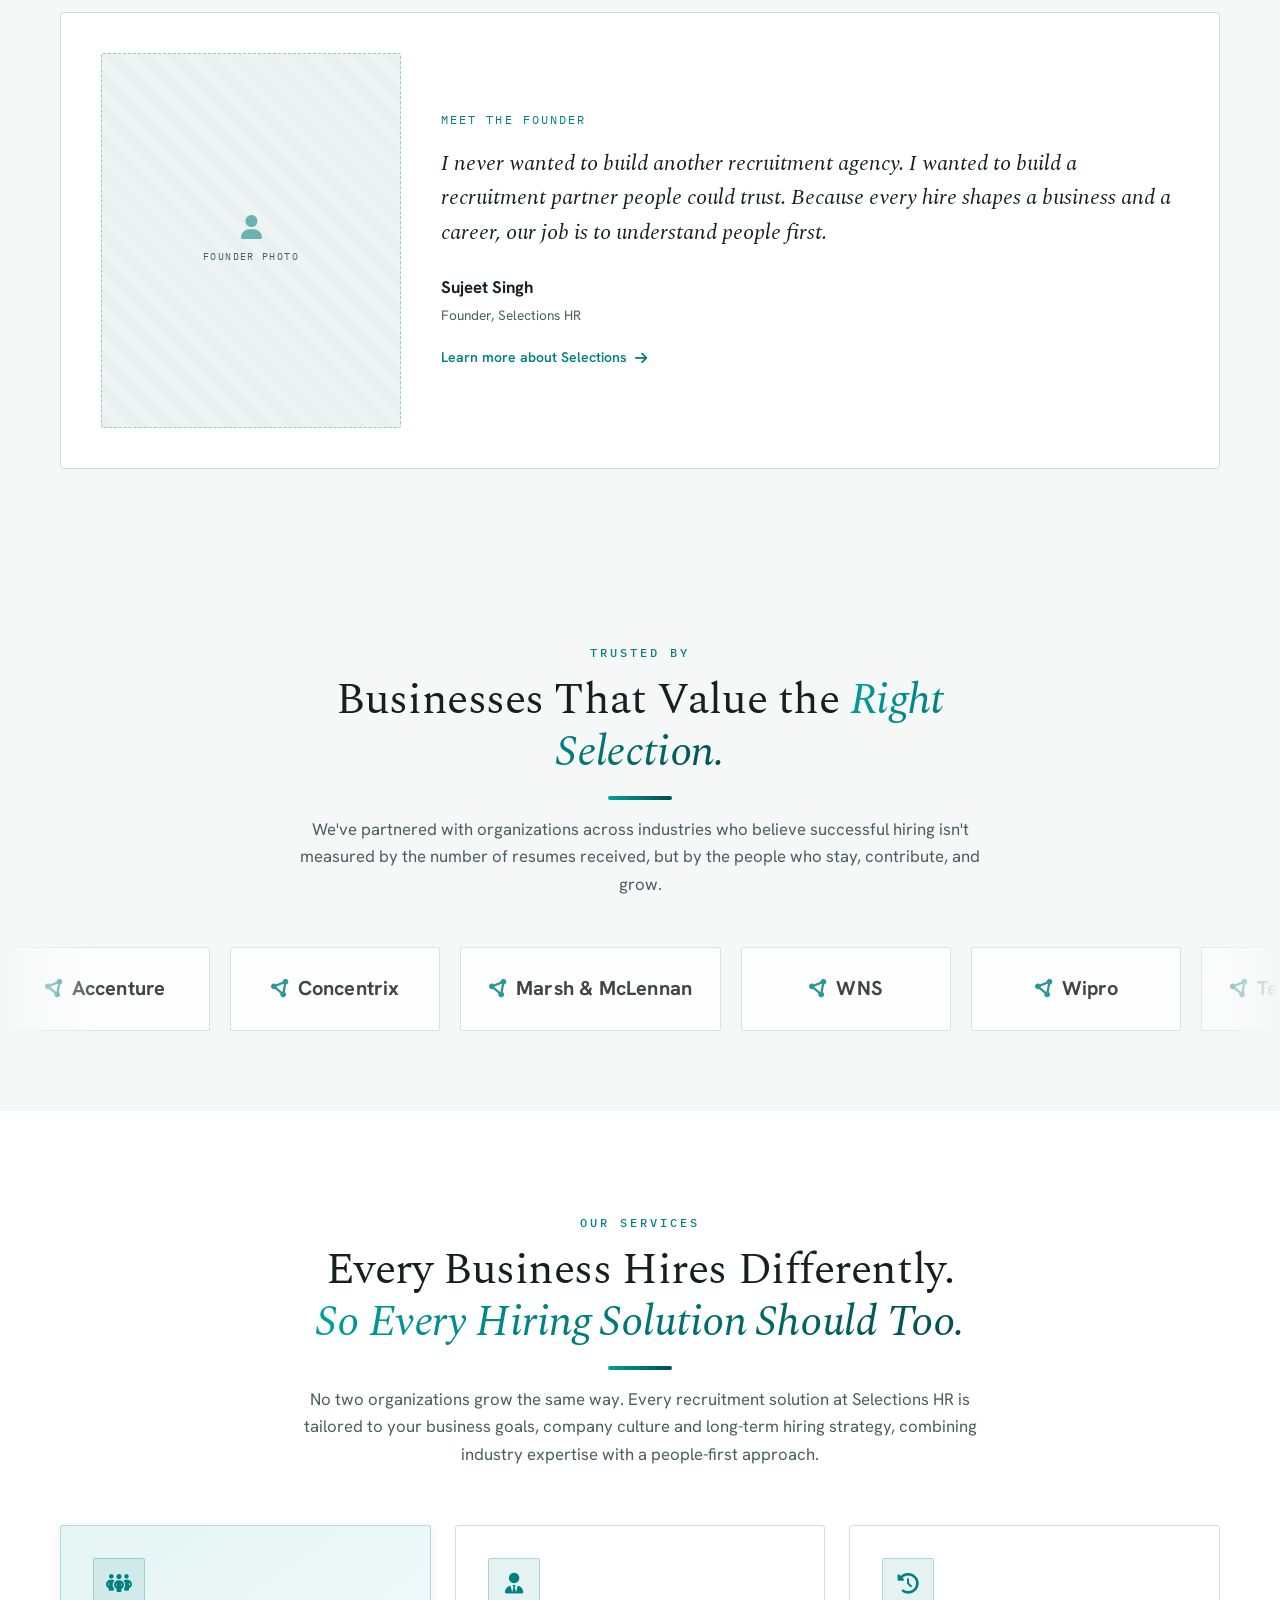
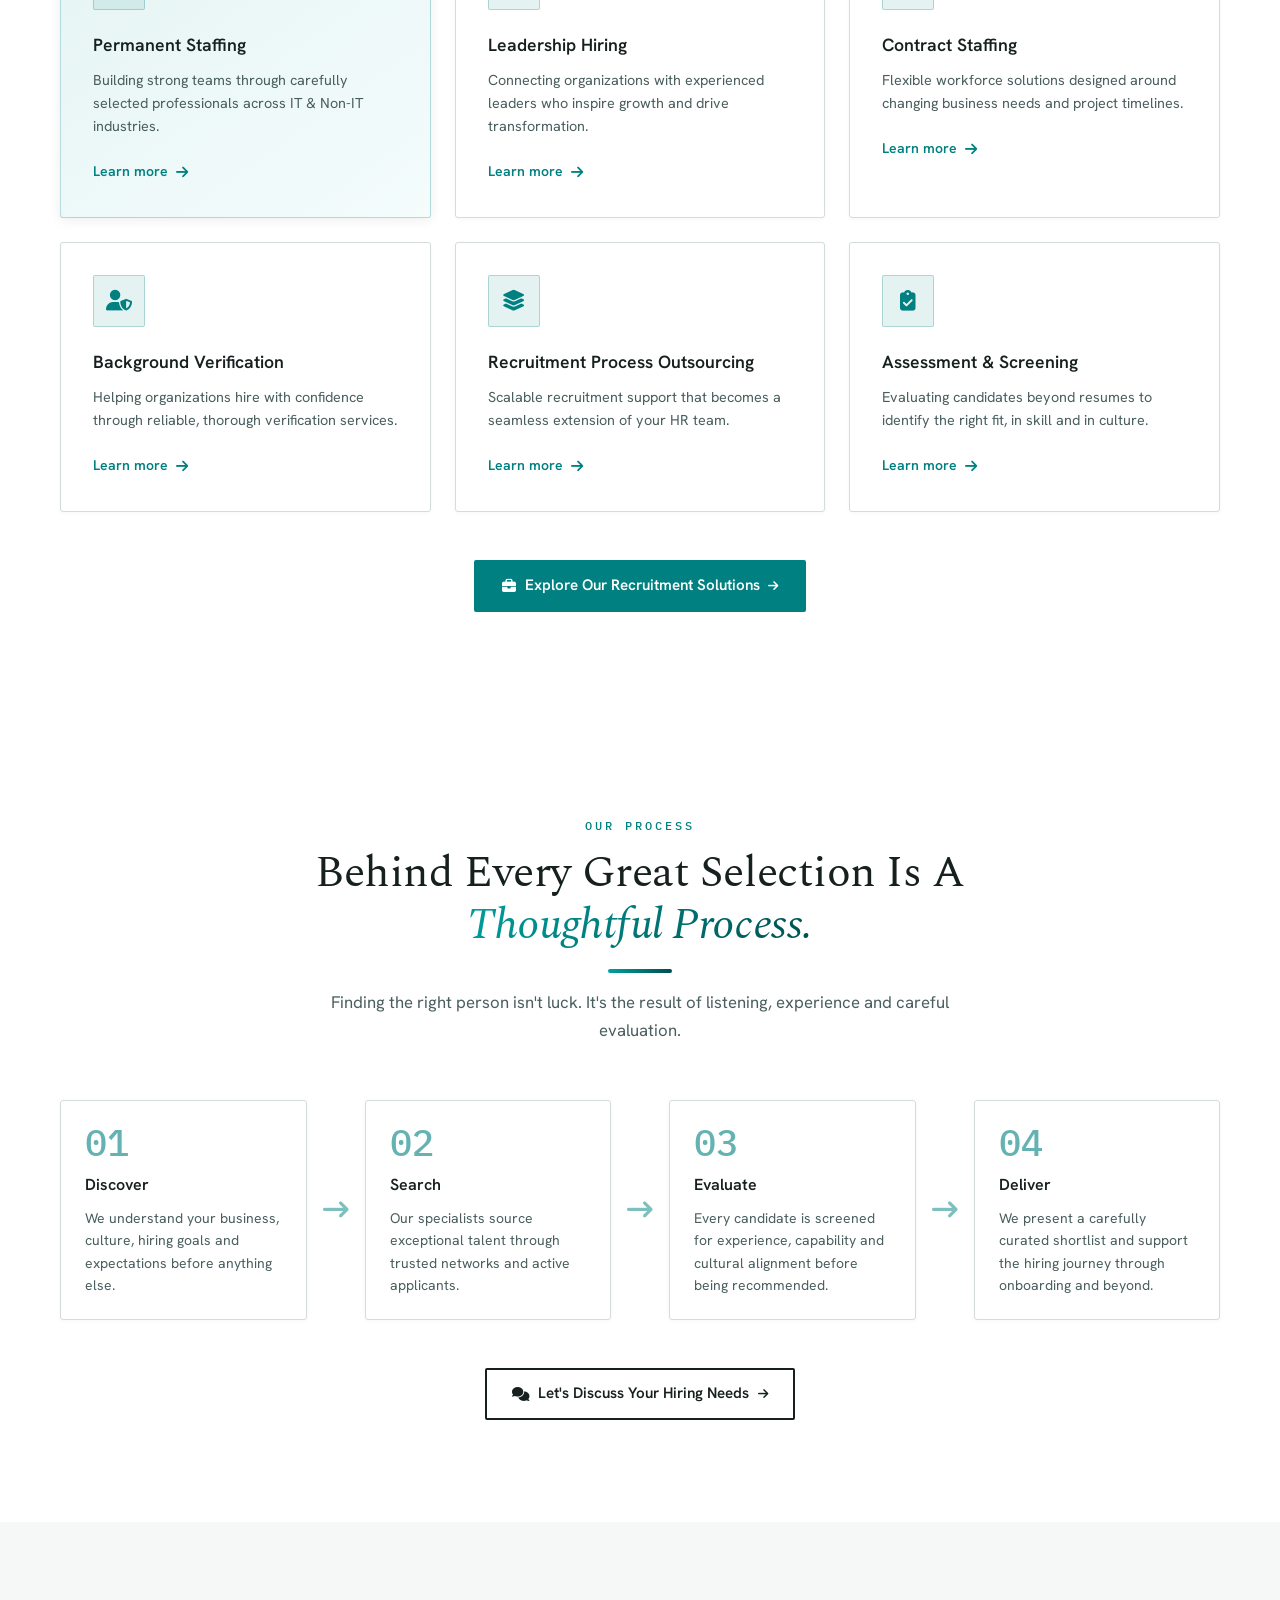
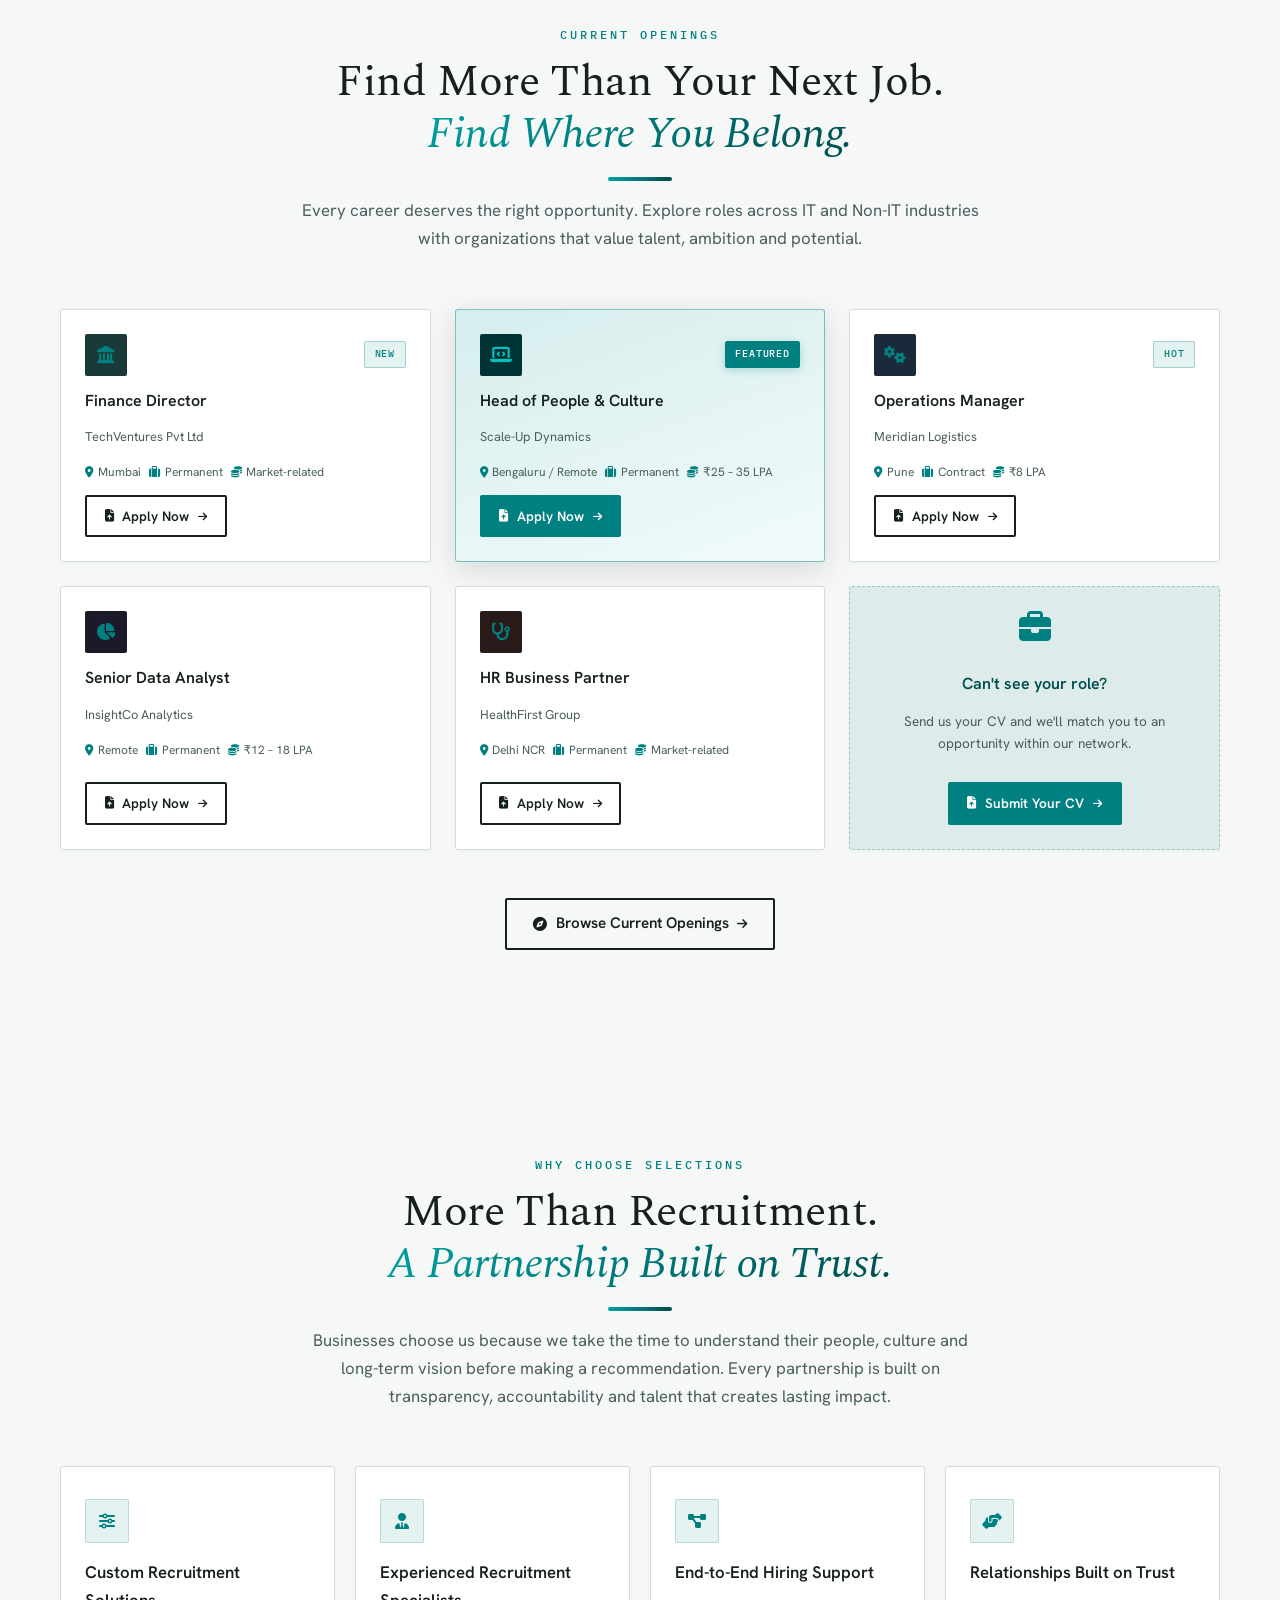
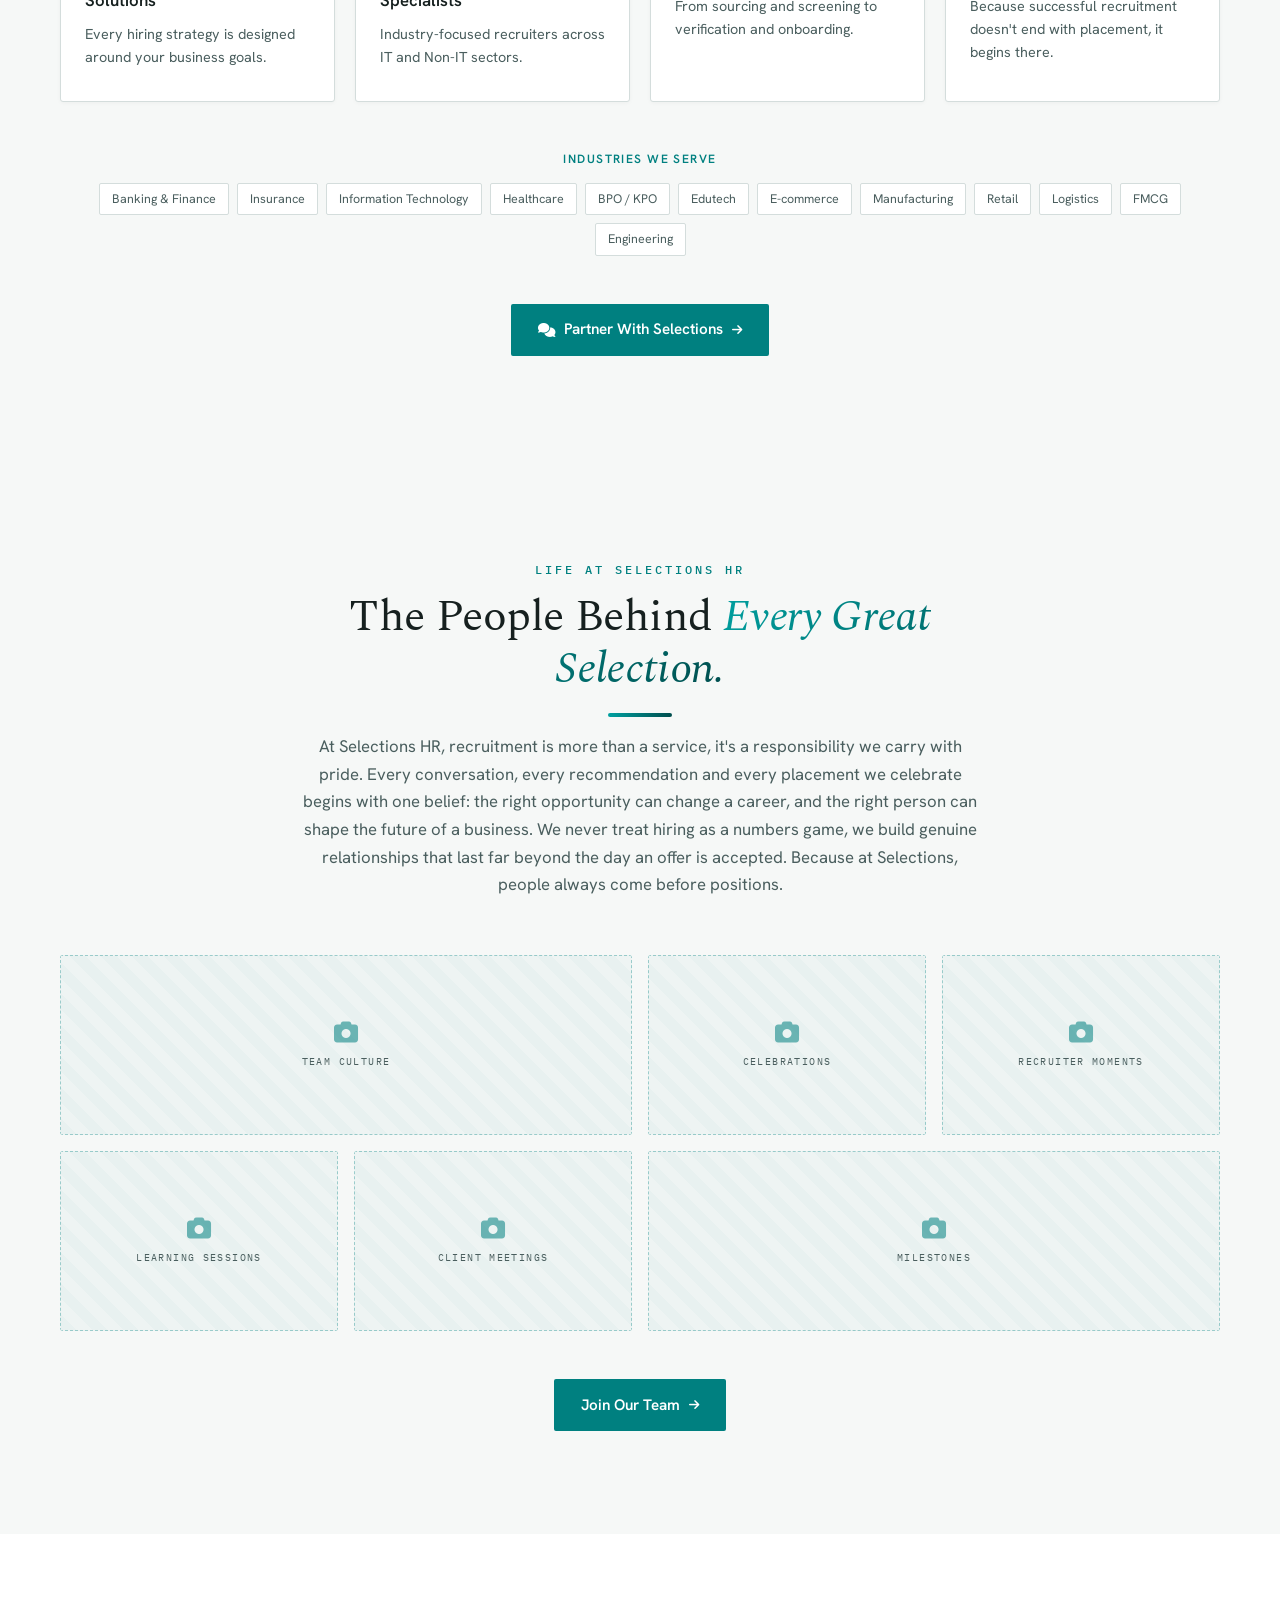
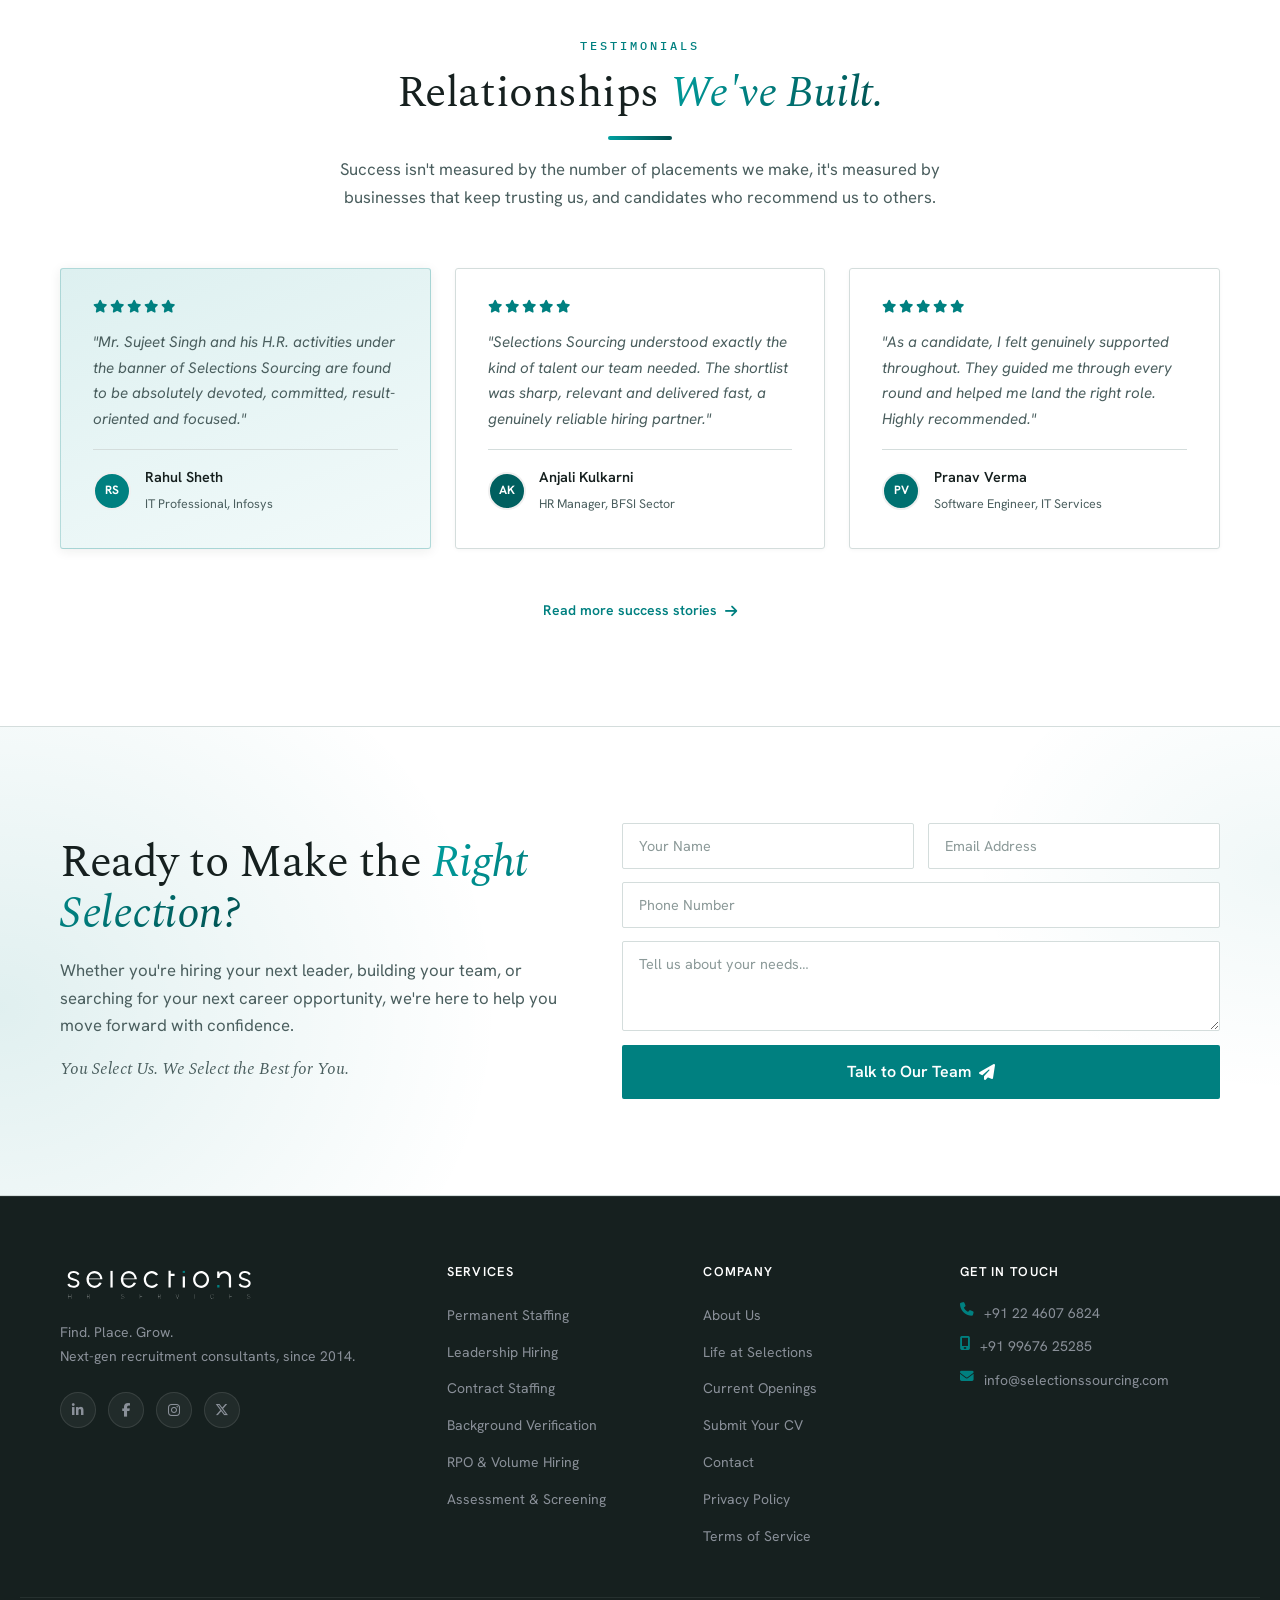
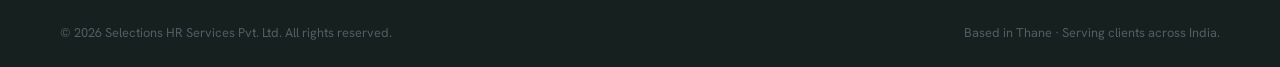
==== commit f968fbd2: "Add files via upload" ====
--- a/index.html
+++ b/index.html
@@ -141,68 +141,22 @@
        HERO SECTION
   ═══════════════════════════════════════════ -->
   <section class="hero" id="home">
-    <div class="hero__bg-grid"></div>
-    <div class="hero__accent"></div>
     <div class="container hero__inner">
 
       <div class="hero__content">
+        <span class="hero__rule" aria-hidden="true"></span>
         <p class="hero__eyebrow">Trusted Recruitment Partner Since 2014</p>
         <h1 class="hero__title">
           You Select Us<br />
           <span class="highlight">We Select the Best for You</span>
         </h1>
         <p class="hero__desc">
-          Connecting the right people with the right opportunities — across IT and Non-IT roles, all over India.
+          Connecting the right people with the right opportunities across IT and Non-IT roles, all over India.
         </p>
 
         <div class="hero__ctas">
           <a href="#contact" class="btn btn--teal btn--lg">Hire Top Talent</a>
           <a href="careers.html" class="btn btn--outline btn--lg">Find Your Next Role</a>
-        </div>
-      </div>
-
-      <div class="hero__visual">
-        <div class="hero__card hero__card--main">
-          <div class="hero__card-header">
-            <div class="avatar-stack">
-              <div class="avatar" style="background:#008080">JM</div>
-              <div class="avatar" style="background:#00a0a0">SK</div>
-              <div class="avatar" style="background:#005f5f">PL</div>
-            </div>
-            <span class="badge badge--teal">+240 this month</span>
-          </div>
-          <p class="hero__card-label">Placements Done</p>
-          <h3 class="hero__card-num">3,<span class="teal">5</span>00+</h3>
-          <div class="sparkline">
-            <svg viewBox="0 0 200 60" xmlns="http://www.w3.org/2000/svg">
-              <polyline points="0,55 30,42 60,50 90,28 120,35 160,12 200,8" fill="none" stroke="#008080"
-                stroke-width="2.5" stroke-linejoin="round" />
-              <polyline points="0,60 0,55 30,42 60,50 90,28 120,35 160,12 200,8 200,60" fill="url(#sparkGrad)"
-                opacity="0.3" />
-              <defs>
-                <linearGradient id="sparkGrad" x1="0" y1="0" x2="0" y2="1">
-                  <stop offset="0%" stop-color="#008080" />
-                  <stop offset="100%" stop-color="transparent" />
-                </linearGradient>
-              </defs>
-            </svg>
-          </div>
-        </div>
-
-        <div class="hero__card hero__card--small hero__card--top">
-          <i class="fa-solid fa-briefcase teal"></i>
-          <div>
-            <strong>200+</strong>
-            <span>Open Roles</span>
-          </div>
-        </div>
-
-        <div class="hero__card hero__card--small hero__card--bottom">
-          <i class="fa-solid fa-building teal"></i>
-          <div>
-            <strong>90+</strong>
-            <span>Clients Served</span>
-          </div>
         </div>
       </div>
 
--- a/style.css
+++ b/style.css
@@ -72,7 +72,7 @@
   background-image: url("data:image/svg+xml,%3Csvg xmlns='http://www.w3.org/2000/svg' width='140' height='140'%3E%3Cfilter id='n'%3E%3CfeTurbulence type='fractalNoise' baseFrequency='0.9' numOctaves='2' stitchTiles='stitch'/%3E%3C/filter%3E%3Crect width='100%25' height='100%25' filter='url(%23n)'/%3E%3C/svg%3E");
 }
 
-/* ── SELECTION COLOUR ── */
+/* ── SELECTION COLOR ── */
 ::selection { background: rgba(0,128,128,.15); color: var(--teal-dark); }
 a { text-decoration: none; color: inherit; }
 ul { list-style: none; }
@@ -165,13 +165,14 @@
   top: 0; left: 0; right: 0;
   z-index: 999;
   padding-block: 1rem;
-  background: rgba(255,255,255,.9);
-  backdrop-filter: blur(16px);
+  background: rgba(255,255,255,.65);
+  -webkit-backdrop-filter: blur(20px) saturate(1.15);
+  backdrop-filter: blur(20px) saturate(1.15);
   border-bottom: 1px solid var(--border);
   transition: background var(--transition), box-shadow var(--transition);
 }
 .header.scrolled {
-  background: rgba(255,255,255,.98);
+  background: rgba(255,255,255,.78);
   box-shadow: 0 2px 20px rgba(0,0,0,.06);
 }
 .header__inner {
@@ -323,23 +324,39 @@
   padding-top: 130px;
   padding-bottom: 80px;
   overflow: hidden;
-  background: linear-gradient(160deg, #f0fafa 0%, #ffffff 55%, #f8f9fb 100%);
-}
-.hero__bg-grid {
+  background:
+    radial-gradient(ellipse 75% 60% at 50% 32%, rgba(176,141,87,.07), transparent 70%),
+    var(--paper);
+}
+.hero::before {
+  content: "";
   position: absolute;
   inset: 0;
-  background-image:
-    linear-gradient(rgba(0,128,128,.06) 1px, transparent 1px),
-    linear-gradient(90deg, rgba(0,128,128,.06) 1px, transparent 1px);
-  background-size: 52px 52px;
-  mask-image: radial-gradient(ellipse 90% 90% at 30% 40%, black 10%, transparent 80%);
-}
-.hero__accent {
+  background-image: radial-gradient(rgba(176,141,87,.34) 1.7px, transparent 1.9px);
+  background-size: 34px 34px;
+  -webkit-mask-image: radial-gradient(ellipse 85% 78% at 50% 42%, #000 25%, transparent 85%);
+  mask-image: radial-gradient(ellipse 85% 78% at 50% 42%, #000 25%, transparent 85%);
+  pointer-events: none;
+  z-index: 0;
+}
+.hero::after {
+  content: "";
   position: absolute;
-  top: -120px; right: -120px;
-  width: 600px; height: 600px;
-  background: radial-gradient(circle, rgba(0,128,128,.12) 0%, transparent 65%);
+  inset: 0;
+  -webkit-backdrop-filter: blur(6px);
+  backdrop-filter: blur(6px);
+  -webkit-mask-image: linear-gradient(to bottom, #000 0%, rgba(0,0,0,.55) 22%, transparent 48%);
+  mask-image: linear-gradient(to bottom, #000 0%, rgba(0,0,0,.55) 22%, transparent 48%);
   pointer-events: none;
+  z-index: 1;
+}
+.hero__rule {
+  display: block;
+  width: 56px;
+  height: 2px;
+  margin: 0 auto 1.5rem;
+  border-radius: 99px;
+  background: var(--brass);
 }
 .hero__gradient {
   position: absolute;
@@ -351,11 +368,13 @@
 .hero__inner {
   position: relative;
   z-index: 2;
-  display: grid;
-  grid-template-columns: 1fr 1fr;
-  gap: 3rem;
-  align-items: center;
-  padding-block: 3rem;
+  display: flex;
+  flex-direction: column;
+  align-items: center;
+  justify-content: center;
+  text-align: center;
+  min-height: 78vh;
+  padding-block: 5rem;
 }
 .hero__eyebrow {
   display: inline-block;
@@ -369,18 +388,18 @@
 }
 .hero__title {
   font-family: var(--font-serif);
-  font-size: clamp(2.4rem, 4.8vw, 3.9rem);
+  font-size: clamp(2.8rem, 6vw, 5rem);
   font-weight: 300;
   letter-spacing: -.02em;
   color: var(--text-head);
-  line-height: 1.08;
-  margin-bottom: 1.25rem;
+  line-height: 1.06;
+  margin-bottom: 1.5rem;
 }
 .hero__desc {
-  font-size: 1.1rem;
+  font-size: clamp(1.1rem, 1.6vw, 1.3rem);
   color: var(--gray-2);
-  max-width: 520px;
-  margin-bottom: 1.75rem;
+  max-width: 620px;
+  margin: 0 auto 2rem;
 }
 .hero__checklist {
   list-style: none;
@@ -402,6 +421,7 @@
   gap: 1rem;
   flex-wrap: wrap;
   align-items: center;
+  justify-content: center;
 }
 .play-icon {
   display: inline-flex;
@@ -421,17 +441,17 @@
   height: 460px;
 }
 .hero__card {
-  background: #141414;
-  border: 1px solid rgba(255,255,255,.08);
+  background: transparent;
+  border: none;
   border-radius: var(--radius-lg);
   padding: 1.5rem;
-  box-shadow: 0 8px 40px rgba(0,0,0,.18);
+  box-shadow: none;
 }
 .hero__card--main {
   position: absolute;
-  bottom: 0; left: 50%;
-  transform: translateX(-50%);
-  width: 280px;
+  top: 50%; right: 0;
+  transform: translateY(-50%);
+  width: 420px;
 }
 .hero__card--small {
   position: absolute;
@@ -443,17 +463,17 @@
   width: 190px;
 }
 .hero__card--small i { font-size: 1.4rem; }
-.hero__card--small strong { display: block; font-size: 1.2rem; font-weight: 700; color: #ffffff; }
-.hero__card--small span { font-size: .8rem; color: #9a9a9a; }
-.hero__card--top { top: 40px; right: 0; }
-.hero__card--bottom { top: 160px; left: 0; }
+.hero__card--small strong { display: block; font-size: 1.2rem; font-weight: 700; color: var(--charcoal); }
+.hero__card--small span { font-size: .8rem; color: var(--gray-2); }
+.hero__card--top { top: 0; right: 0; }
+.hero__card--bottom { top: 96px; right: 44px; }
 .hero__card-header {
   display: flex;
   align-items: center;
   justify-content: space-between;
   margin-bottom: .75rem;
 }
-.hero__card-label { font-size: .75rem; color: #9a9a9a; margin-bottom: .25rem; }
+.hero__card-label { font-size: .95rem; color: var(--gray-3); margin-bottom: .5rem; }
 .hero__card-num {
   font-family: var(--font-mono);
   font-size: 2.2rem;
@@ -463,6 +483,29 @@
   margin-bottom: .75rem;
 }
 .sparkline svg { width: 100%; height: 48px; }
+
+/* Hero promise checklist (hero visual) */
+.hero__promise {
+  font-family: var(--font-serif);
+  font-style: italic;
+  font-size: 1.9rem;
+  color: var(--charcoal);
+}
+.hero__checklist {
+  display: flex;
+  flex-direction: column;
+  gap: 1.1rem;
+  margin-top: .5rem;
+}
+.hero__checklist li {
+  display: flex;
+  align-items: center;
+  gap: .85rem;
+  font-size: 1.15rem;
+  color: var(--charcoal);
+  line-height: 1.3;
+}
+.hero__checklist li i { color: var(--teal); font-size: 1.3rem; flex-shrink: 0; }
 
 /* Avatar stack */
 .avatar-stack { display: flex; }
@@ -1118,6 +1161,7 @@
   .header__inner { justify-content: center; }      /* center the lone logo on mobile */
   .quicknav { display: block; }
   .hero { padding-top: 150px; }              /* clear the fixed header + quick nav */
+  .hero__inner { min-height: auto; padding-block: 2rem 2.75rem; }  /* no forced 78vh — avoids empty dotted gap on small screens */
   body .page-hero { padding-top: 165px; }    /* inner pages — `body` beats inline rule */
   .services__grid { grid-template-columns: 1fr; }
   .jobs__grid { grid-template-columns: 1fr; }
@@ -1220,25 +1264,26 @@
   padding-bottom: 80px;
   text-align: center;
   overflow: hidden;
-  background: var(--bg-2);
+  background:
+    radial-gradient(ellipse 75% 65% at 50% 25%, rgba(176,141,87,.07), transparent 70%),
+    var(--paper);
   border-bottom: 1px solid var(--border);
 }
 .page-hero__bg {
   position: absolute;
   inset: 0;
-  background-image:
-    linear-gradient(rgba(0,128,128,.05) 1px, transparent 1px),
-    linear-gradient(90deg, rgba(0,128,128,.05) 1px, transparent 1px);
-  background-size: 48px 48px;
+  background-image: radial-gradient(rgba(176,141,87,.34) 1.7px, transparent 1.9px);
+  background-size: 34px 34px;
+  -webkit-mask-image: radial-gradient(ellipse 90% 85% at 50% 40%, #000 25%, transparent 88%);
+  mask-image: radial-gradient(ellipse 90% 85% at 50% 40%, #000 25%, transparent 88%);
 }
 .page-hero__glow {
   position: absolute;
-  top: -100px;
-  left: 50%;
-  transform: translateX(-50%);
-  width: 600px;
-  height: 400px;
-  background: radial-gradient(ellipse, rgba(0,128,128,.18) 0%, transparent 70%);
+  inset: 0;
+  -webkit-backdrop-filter: blur(6px);
+  backdrop-filter: blur(6px);
+  -webkit-mask-image: linear-gradient(to bottom, #000 0%, rgba(0,0,0,.55) 20%, transparent 46%);
+  mask-image: linear-gradient(to bottom, #000 0%, rgba(0,0,0,.55) 20%, transparent 46%);
   pointer-events: none;
 }
 .page-hero__inner { position: relative; z-index: 2; }
@@ -1902,7 +1947,7 @@
   color: var(--slate);
   margin-bottom: 1.75rem;
 }
-.trust__grid { display: grid; grid-template-columns: repeat(4, 1fr); gap: 1.25rem; }
+.trust__grid { display: flex; flex-wrap: wrap; justify-content: center; gap: 1.25rem 3rem; }
 .trust__item {
   display: flex;
   align-items: center;
@@ -1987,7 +2032,7 @@
 }
 .pillar p { font-size: .9rem; color: var(--slate); line-height: 1.6; }
 
-/* Industries centred variant */
+/* Industries centered variant */
 .industries--center { text-align: center; margin-top: 1rem; }
 .industries--center .industries__tags { justify-content: center; }
 
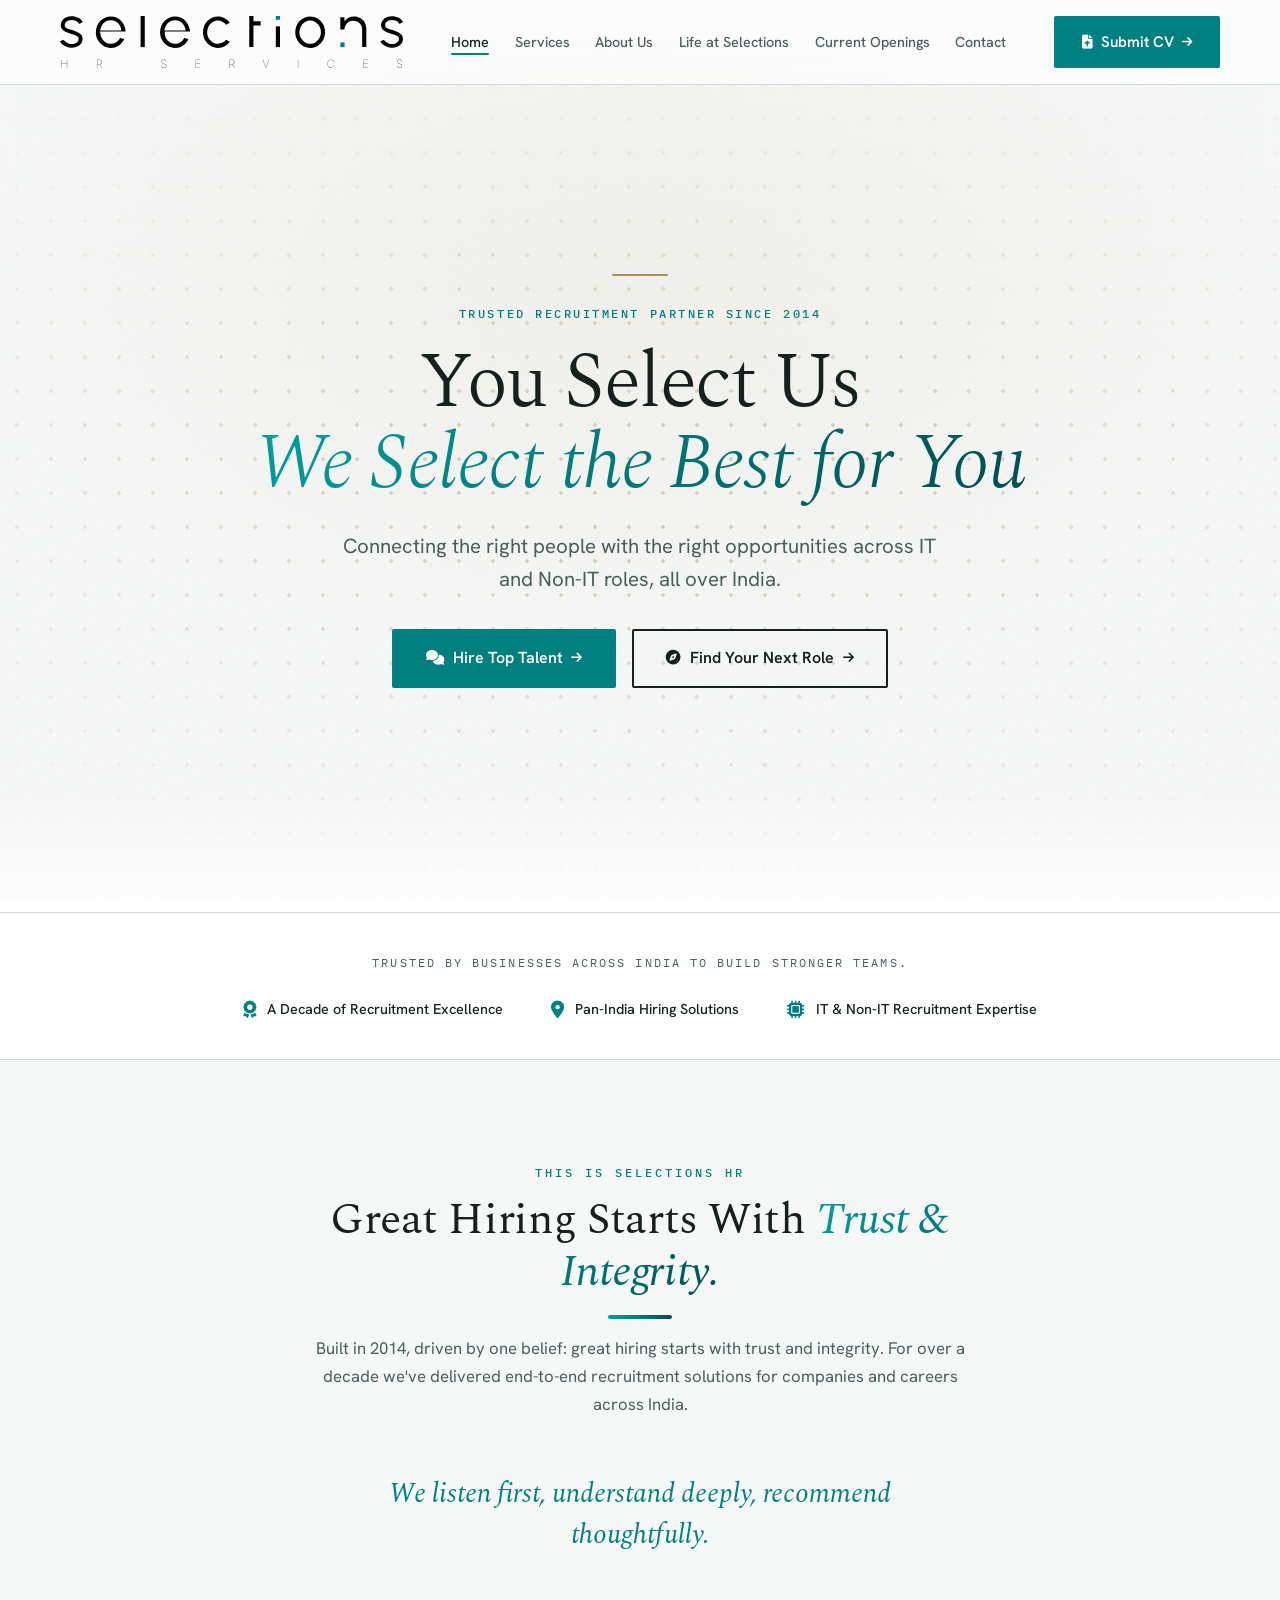
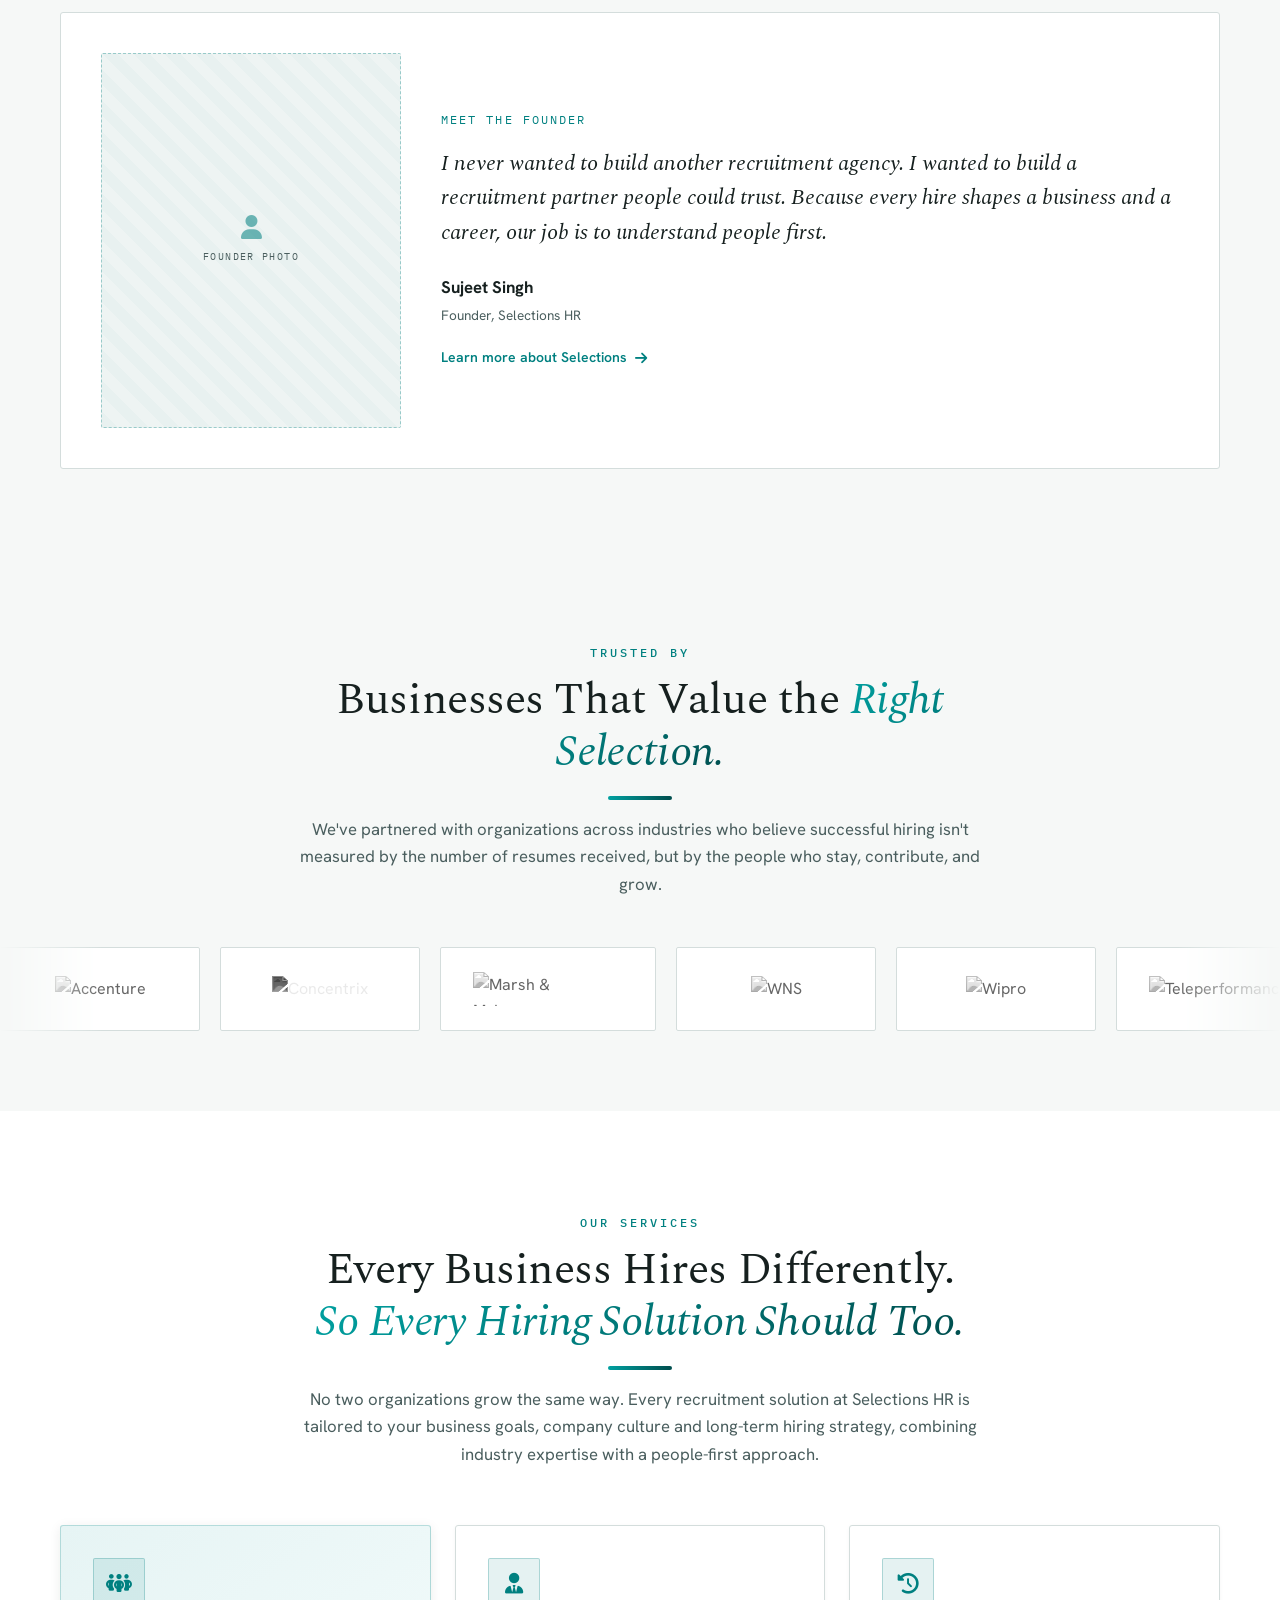
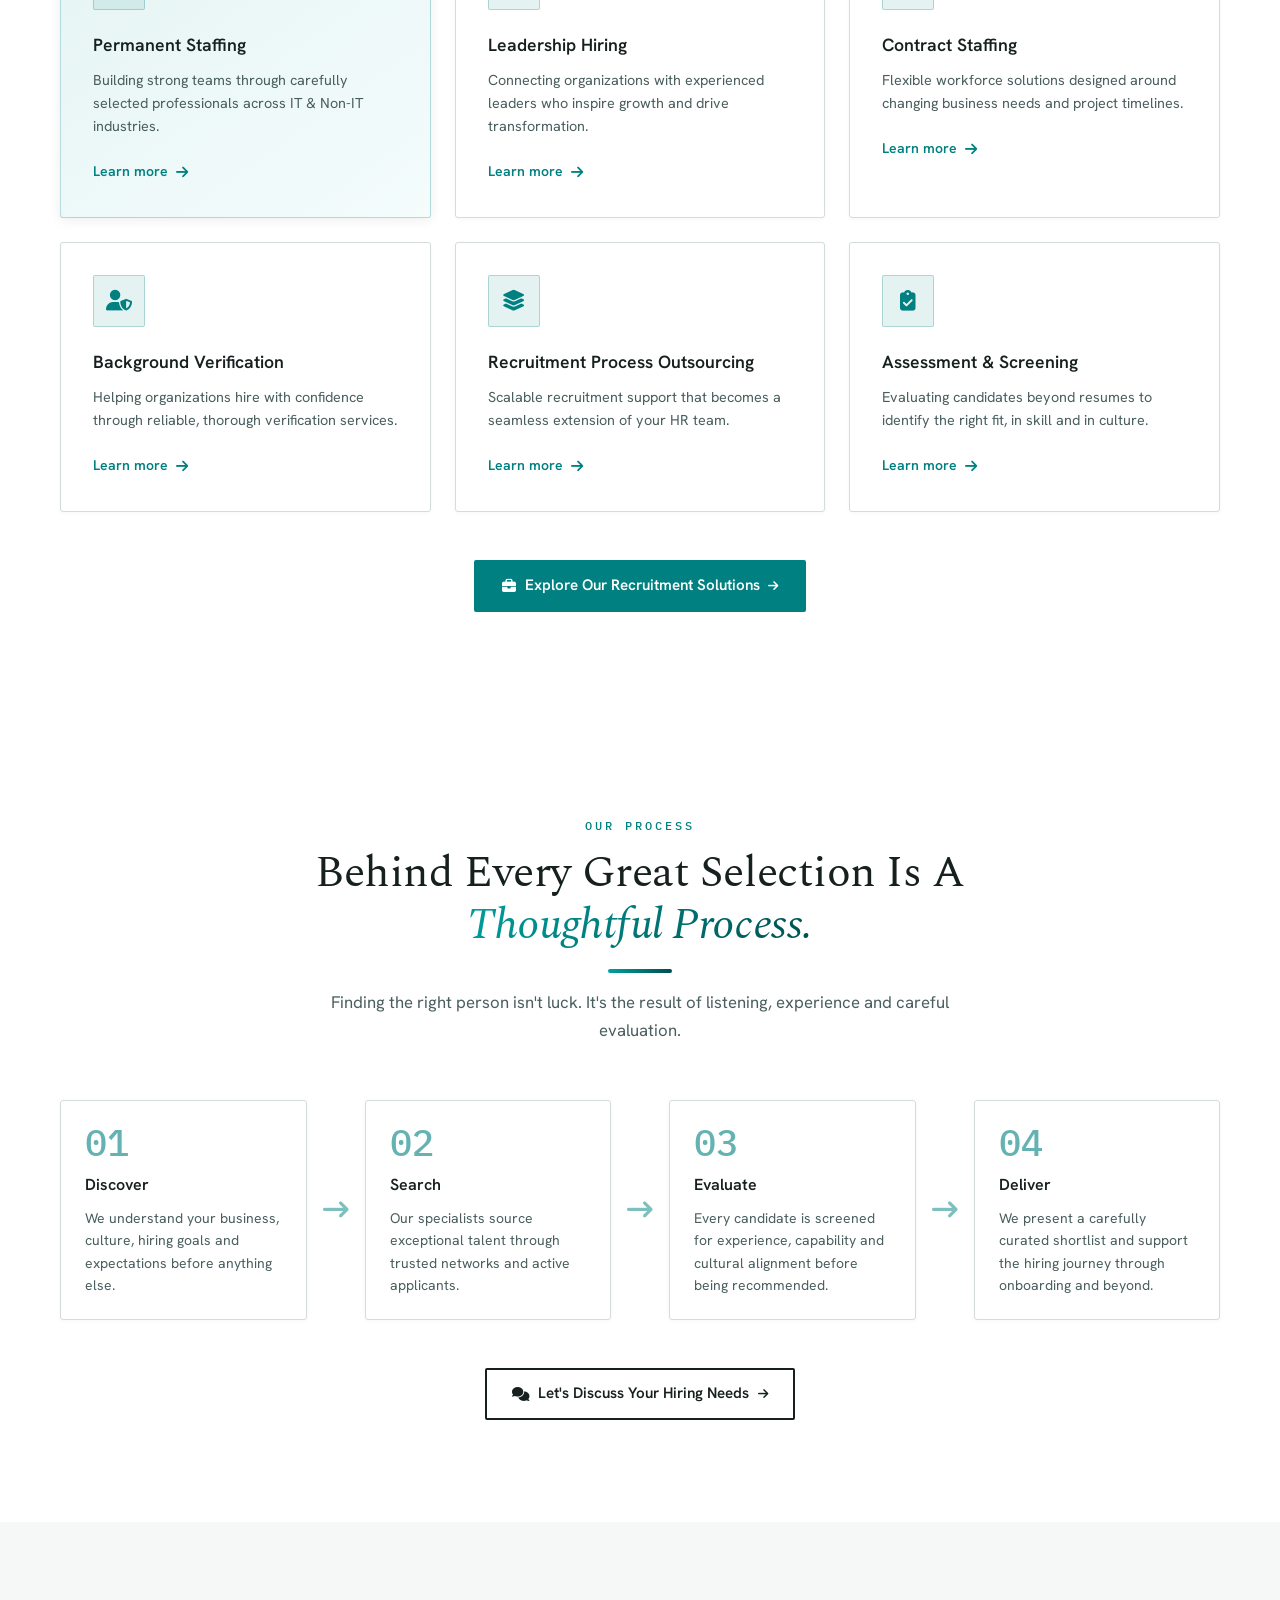
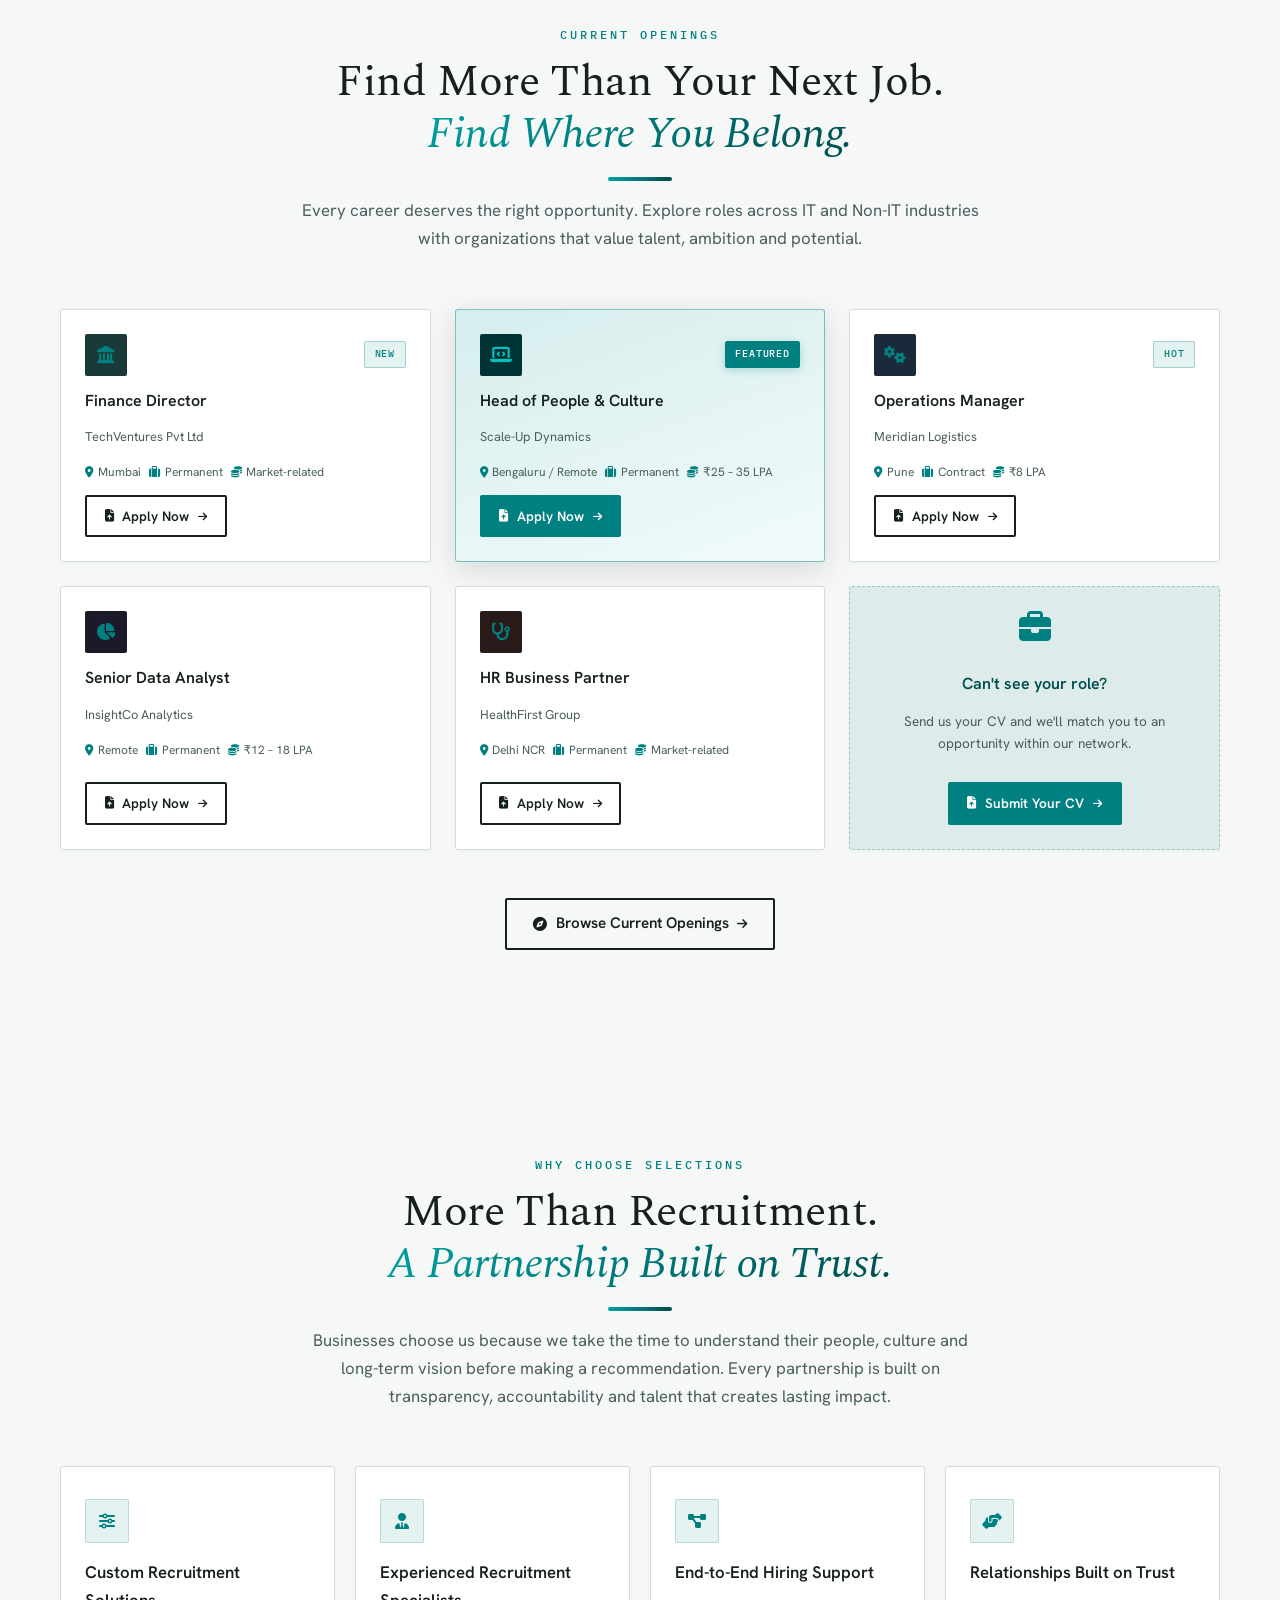
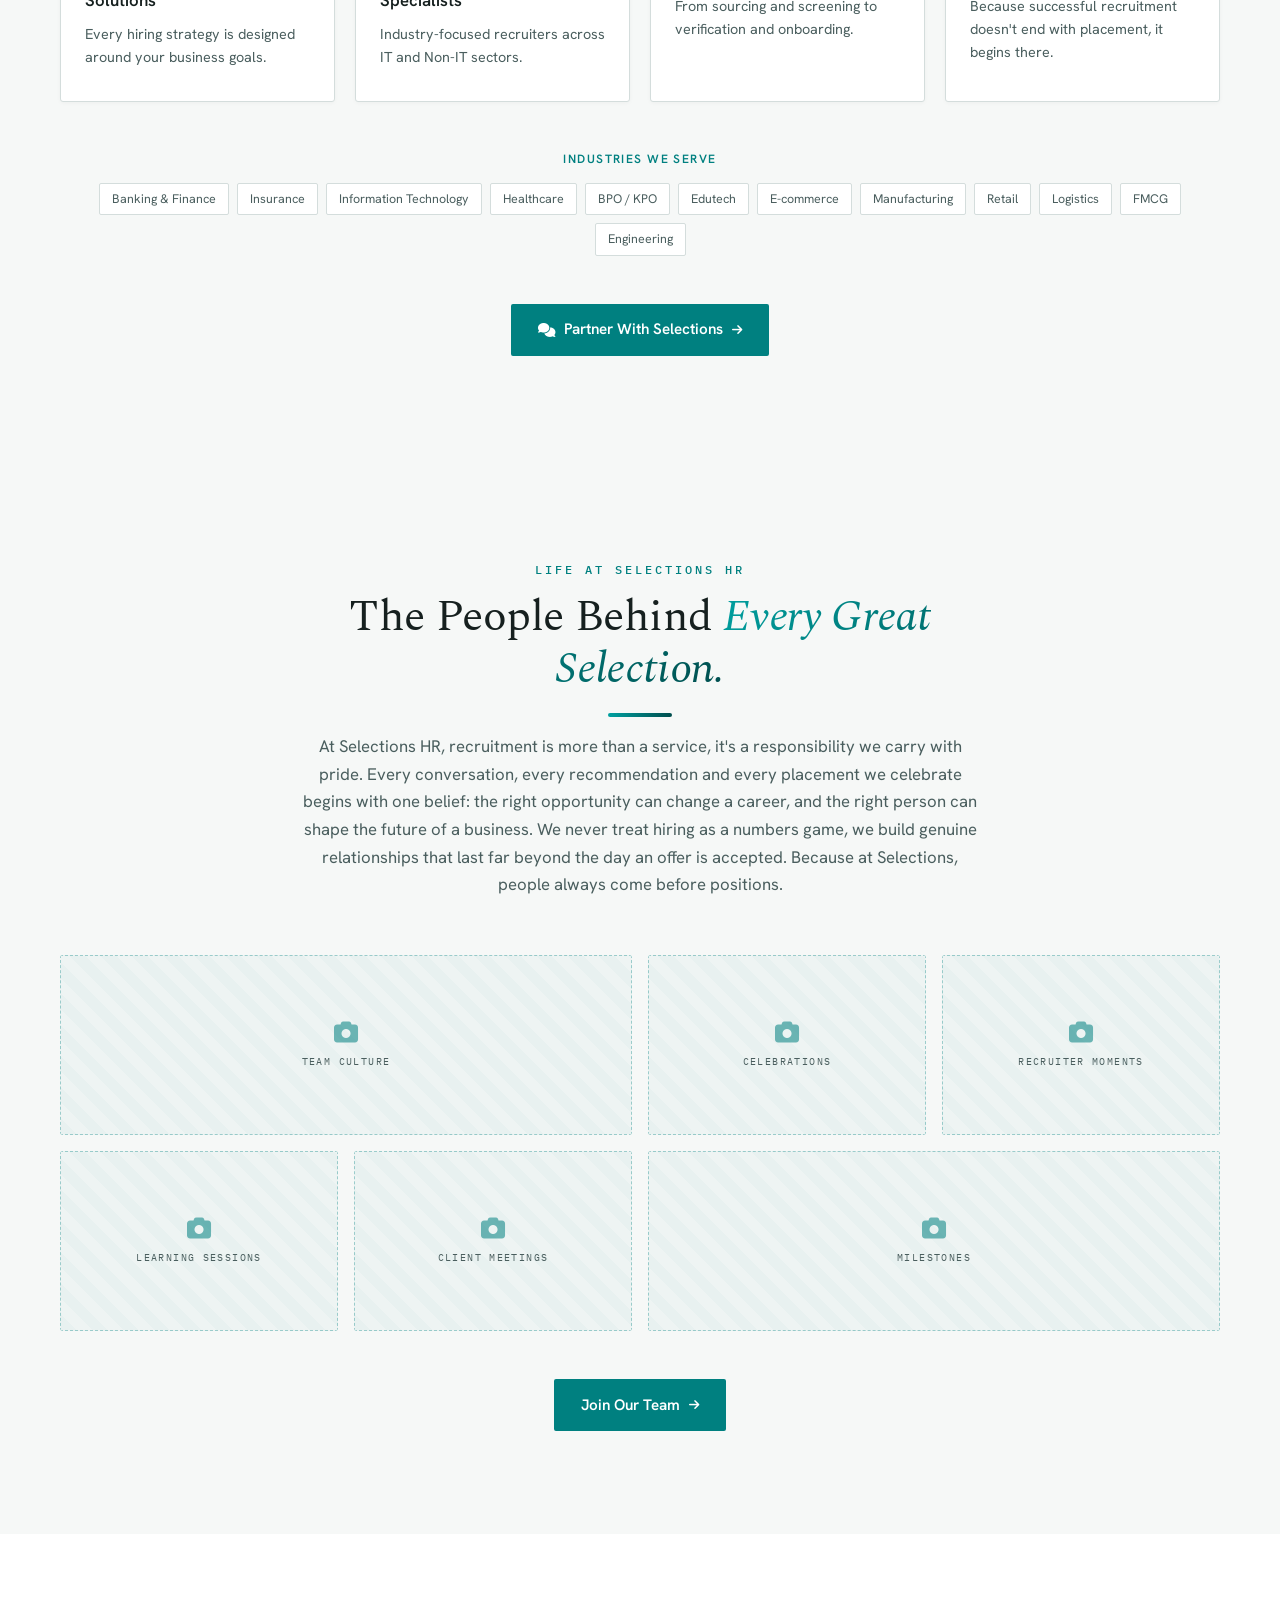
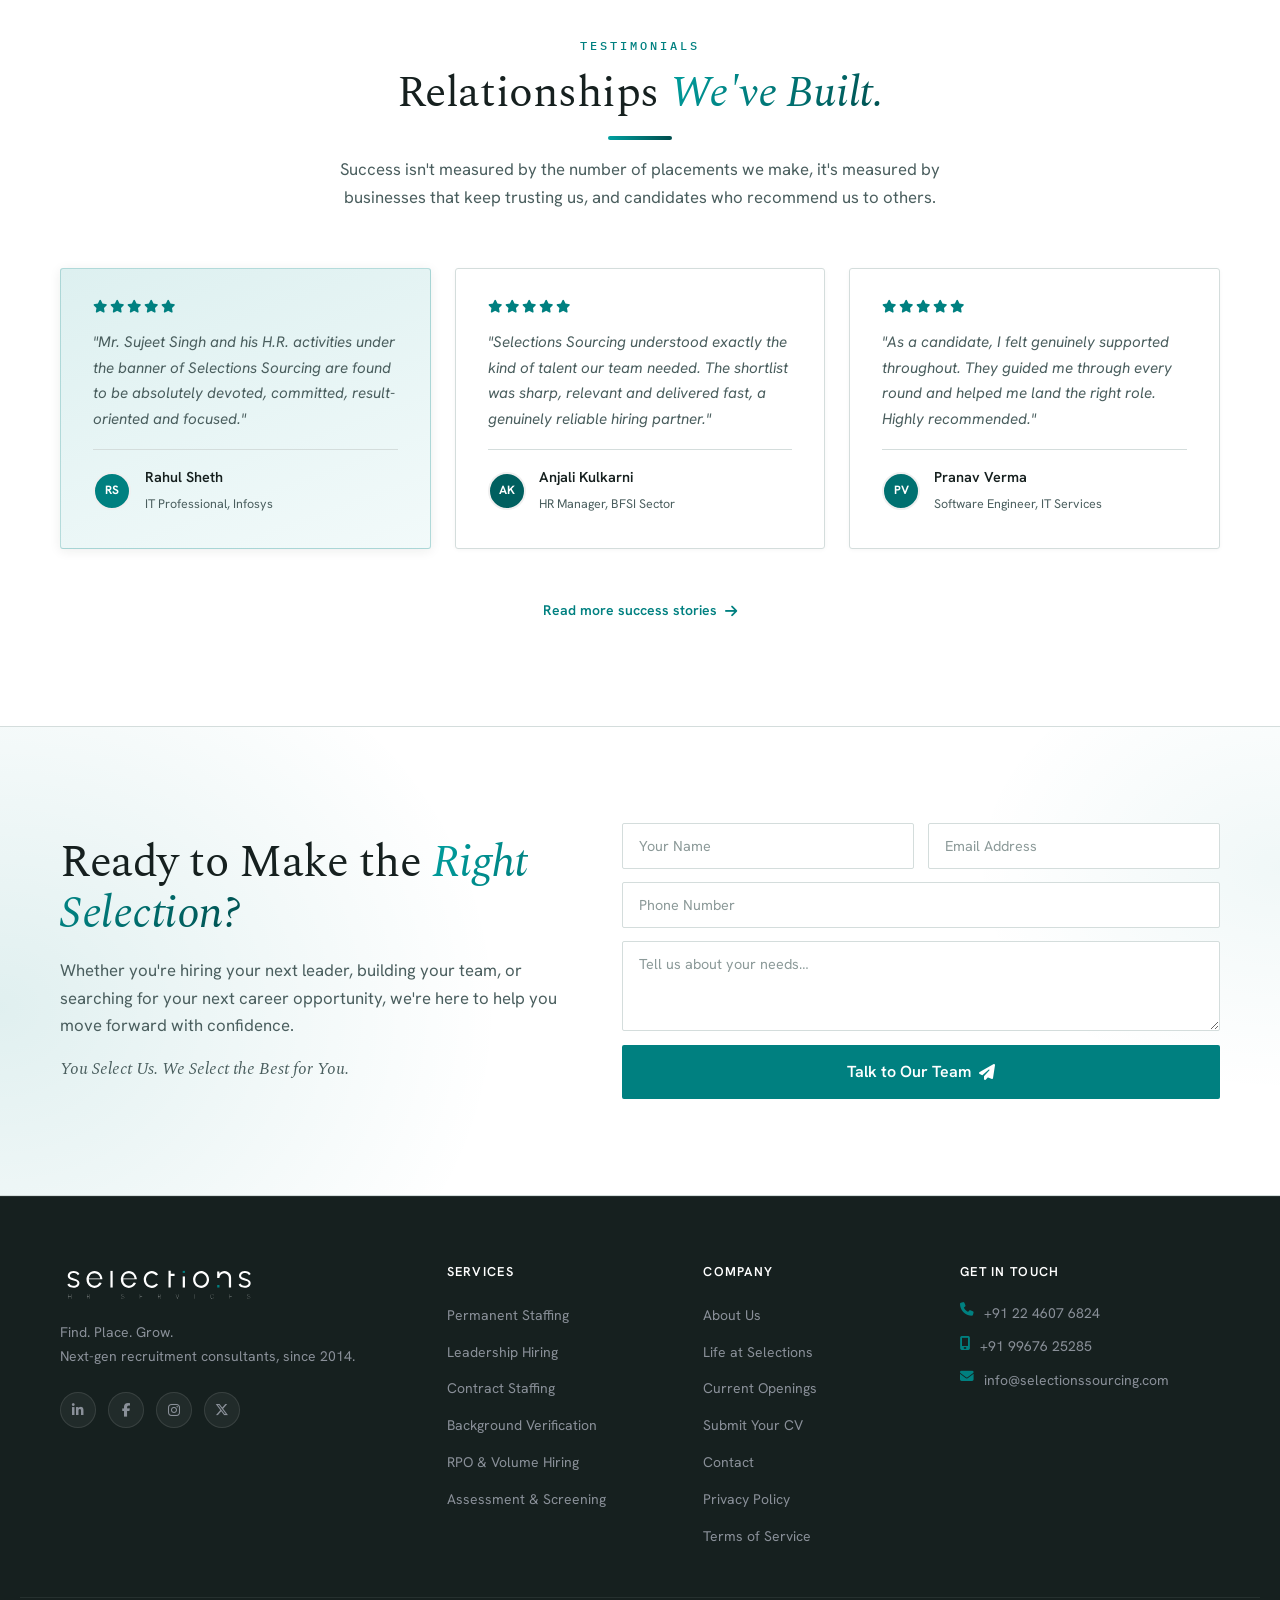
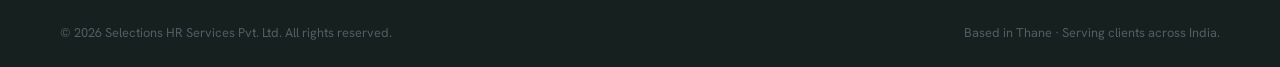
==== commit d947c67a: "Add files via upload" ====
--- a/index.html
+++ b/index.html
@@ -228,19 +228,19 @@
     <div class="marquee">
       <div class="marquee__track">
         <!-- Set 1 -->
-        <div class="client-logo"><i class="fa-solid fa-circle-nodes"></i> Accenture</div>
-        <div class="client-logo"><i class="fa-solid fa-circle-nodes"></i> Concentrix</div>
-        <div class="client-logo"><i class="fa-solid fa-circle-nodes"></i> Marsh &amp; McLennan</div>
-        <div class="client-logo"><i class="fa-solid fa-circle-nodes"></i> WNS</div>
-        <div class="client-logo"><i class="fa-solid fa-circle-nodes"></i> Wipro</div>
-        <div class="client-logo"><i class="fa-solid fa-circle-nodes"></i> Teleperformance</div>
+        <div class="client-logo"><img src="logos/Accenture.svg.webp" alt="Accenture" /></div>
+        <div class="client-logo client-logo--invert"><img src="logos/cocentrix.webp" alt="Concentrix" /></div>
+        <div class="client-logo"><img src="logos/marsh-logo-blue.svg" alt="Marsh &amp; McLennan" /></div>
+        <div class="client-logo"><img src="logos/WNS.png" alt="WNS" /></div>
+        <div class="client-logo"><img src="logos/wipro_new_logo.svg" alt="Wipro" /></div>
+        <div class="client-logo"><img src="logos/teleperformance.svg" alt="Teleperformance" /></div>
         <!-- Set 2 (duplicate for seamless loop) -->
-        <div class="client-logo"><i class="fa-solid fa-circle-nodes"></i> Accenture</div>
-        <div class="client-logo"><i class="fa-solid fa-circle-nodes"></i> Concentrix</div>
-        <div class="client-logo"><i class="fa-solid fa-circle-nodes"></i> Marsh &amp; McLennan</div>
-        <div class="client-logo"><i class="fa-solid fa-circle-nodes"></i> WNS</div>
-        <div class="client-logo"><i class="fa-solid fa-circle-nodes"></i> Wipro</div>
-        <div class="client-logo"><i class="fa-solid fa-circle-nodes"></i> Teleperformance</div>
+        <div class="client-logo"><img src="logos/Accenture.svg.webp" alt="" aria-hidden="true" /></div>
+        <div class="client-logo client-logo--invert"><img src="logos/cocentrix.webp" alt="" aria-hidden="true" /></div>
+        <div class="client-logo"><img src="logos/marsh-logo-blue.svg" alt="" aria-hidden="true" /></div>
+        <div class="client-logo"><img src="logos/WNS.png" alt="" aria-hidden="true" /></div>
+        <div class="client-logo"><img src="logos/wipro_new_logo.svg" alt="" aria-hidden="true" /></div>
+        <div class="client-logo"><img src="logos/teleperformance.svg" alt="" aria-hidden="true" /></div>
       </div>
     </div>
   </section>
--- a/style.css
+++ b/style.css
@@ -1463,6 +1463,7 @@
 .form-card {
   background: var(--bg-card);
   border: 1px solid var(--border);
+  border-top: 3px solid var(--teal);
   border-radius: var(--radius-lg);
   padding: clamp(1.75rem, 4vw, 2.75rem);
   box-shadow: var(--shadow-card);
@@ -1515,6 +1516,50 @@
   gap: 1.1rem;
 }
 
+/* ── Premium form polish: icon-wrapped fields, focus glow, custom selects ── */
+.input-wrap { position: relative; }
+.input-wrap > i {
+  position: absolute;
+  left: .95rem;
+  top: 50%;
+  transform: translateY(-50%);
+  font-size: .95rem;
+  color: var(--gray-3);
+  transition: color var(--transition);
+  pointer-events: none;
+}
+.input-wrap--textarea > i { top: 1rem; transform: none; }
+.input-wrap input,
+.input-wrap select,
+.input-wrap textarea { padding-left: 2.6rem; }
+.input-wrap:focus-within > i { color: var(--teal); }
+
+/* soft teal focus glow + label reacts (both form systems) */
+.field input:focus,
+.field select:focus,
+.field textarea:focus,
+.contact-form input:focus,
+.contact-form select:focus,
+.contact-form textarea:focus {
+  outline: none;
+  border-color: var(--teal);
+  background: var(--white);
+  box-shadow: 0 0 0 3px rgba(0,128,128,.12);
+}
+.field:focus-within > label { color: var(--teal); }
+
+/* custom dropdown chevron — removes the generic native arrow */
+.field select,
+.contact-form select {
+  appearance: none;
+  -webkit-appearance: none;
+  background-image: url("data:image/svg+xml,%3Csvg xmlns='http://www.w3.org/2000/svg' viewBox='0 0 16 16' fill='none' stroke='%23008080' stroke-width='1.6'%3E%3Cpath d='M4 6l4 4 4-4'/%3E%3C/svg%3E");
+  background-repeat: no-repeat;
+  background-position: right .95rem center;
+  background-size: .85rem;
+  padding-right: 2.5rem;
+}
+
 /* File upload */
 .file-drop {
   position: relative;
@@ -1524,10 +1569,16 @@
   padding: 1.75rem;
   text-align: center;
   cursor: pointer;
-  transition: border-color var(--transition), background var(--transition);
-}
-.file-drop:hover { border-color: var(--teal); }
-.file-drop i { font-size: 1.6rem; color: var(--teal); margin-bottom: .5rem; }
+  transition: border-color var(--transition), background var(--transition), transform var(--transition), box-shadow var(--transition);
+}
+.file-drop:hover {
+  border-color: var(--teal);
+  background: rgba(0,128,128,.06);
+  transform: translateY(-2px);
+  box-shadow: 0 8px 24px rgba(0,128,128,.10);
+}
+.file-drop i { font-size: 1.6rem; color: var(--teal); margin-bottom: .5rem; transition: transform var(--transition); }
+.file-drop:hover i { transform: translateY(-2px); }
 .file-drop p { font-size: .9rem; color: var(--gray-1); font-weight: 500; }
 .file-drop span { font-size: .8rem; color: var(--gray-3); }
 .file-drop input[type="file"] {
@@ -1741,41 +1792,53 @@
 .marquee__track {
   display: flex;
   align-items: center;
-  gap: 1.25rem;
   width: max-content;
-  animation: marquee 30s linear infinite;
+  animation: marquee 32s linear infinite;
+  will-change: transform;
 }
 .marquee:hover .marquee__track { animation-play-state: paused; }
-@keyframes marquee { to { transform: translateX(-50%); } }
+/* Each card owns its trailing gap (via margin) so the two duplicated sets are
+   perfectly symmetric — translateX(-50%) then loops with no seam/jerk. */
+@keyframes marquee {
+  from { transform: translate3d(0, 0, 0); }
+  to   { transform: translate3d(-50%, 0, 0); }
+}
 
 .client-logo {
   flex-shrink: 0;
   display: flex;
   align-items: center;
   justify-content: center;
-  gap: .55rem;
   height: 84px;
-  min-width: 210px;
-  padding: 0 1.75rem;
+  min-width: 200px;
+  margin-right: 1.25rem;   /* replaces the track gap — keeps both sets symmetric for a seamless loop */
+  padding: 0 2rem;
   background: var(--bg-card);
   border: 1px solid var(--border);
   border-radius: var(--radius-md);
-  font-family: var(--font-head);
-  font-weight: 700;
-  font-size: 1.25rem;
-  letter-spacing: .01em;
-  color: var(--gray-1);
-  opacity: .82;
-  transition: var(--transition);
-}
-.client-logo i { color: var(--teal); font-size: 1.15rem; }
+  transition: border-color var(--transition), box-shadow var(--transition), transform var(--transition);
+}
+.client-logo img {
+  max-height: 34px;
+  max-width: 150px;
+  width: auto;
+  object-fit: contain;
+  filter: grayscale(1);
+  opacity: .68;
+  transition: filter var(--transition), opacity var(--transition);
+}
 .client-logo:hover {
-  opacity: 1;
-  color: var(--teal-dark);
   border-color: rgba(0,128,128,.4);
   box-shadow: 0 10px 30px rgba(22,32,31,.12);
   transform: translateY(-4px);
 }
+.client-logo:hover img {
+  filter: grayscale(0);
+  opacity: 1;
+}
+/* white/knockout logos: invert to dark so they show on the light card */
+.client-logo--invert img { filter: invert(1) grayscale(1); opacity: .72; }
+.client-logo--invert:hover img { filter: invert(1) grayscale(1); opacity: 1; }
 
 /* ══════════════════════════════════════════════════
    SCROLL PROGRESS BAR + BACK TO TOP  (injected by JS)
@@ -2047,6 +2110,7 @@
 .gallery__tile { border-radius: var(--radius-lg); overflow: hidden; }
 .gallery__tile--wide { grid-column: span 2; }
 .gallery__tile .photo-ph { border-radius: 0; min-height: 0; }
+.life__culture + .gallery { margin-top: 3.5rem; }  /* breathing room between culture lists and photos */
 
 /* Life at Selections — culture columns */
 .life__culture {
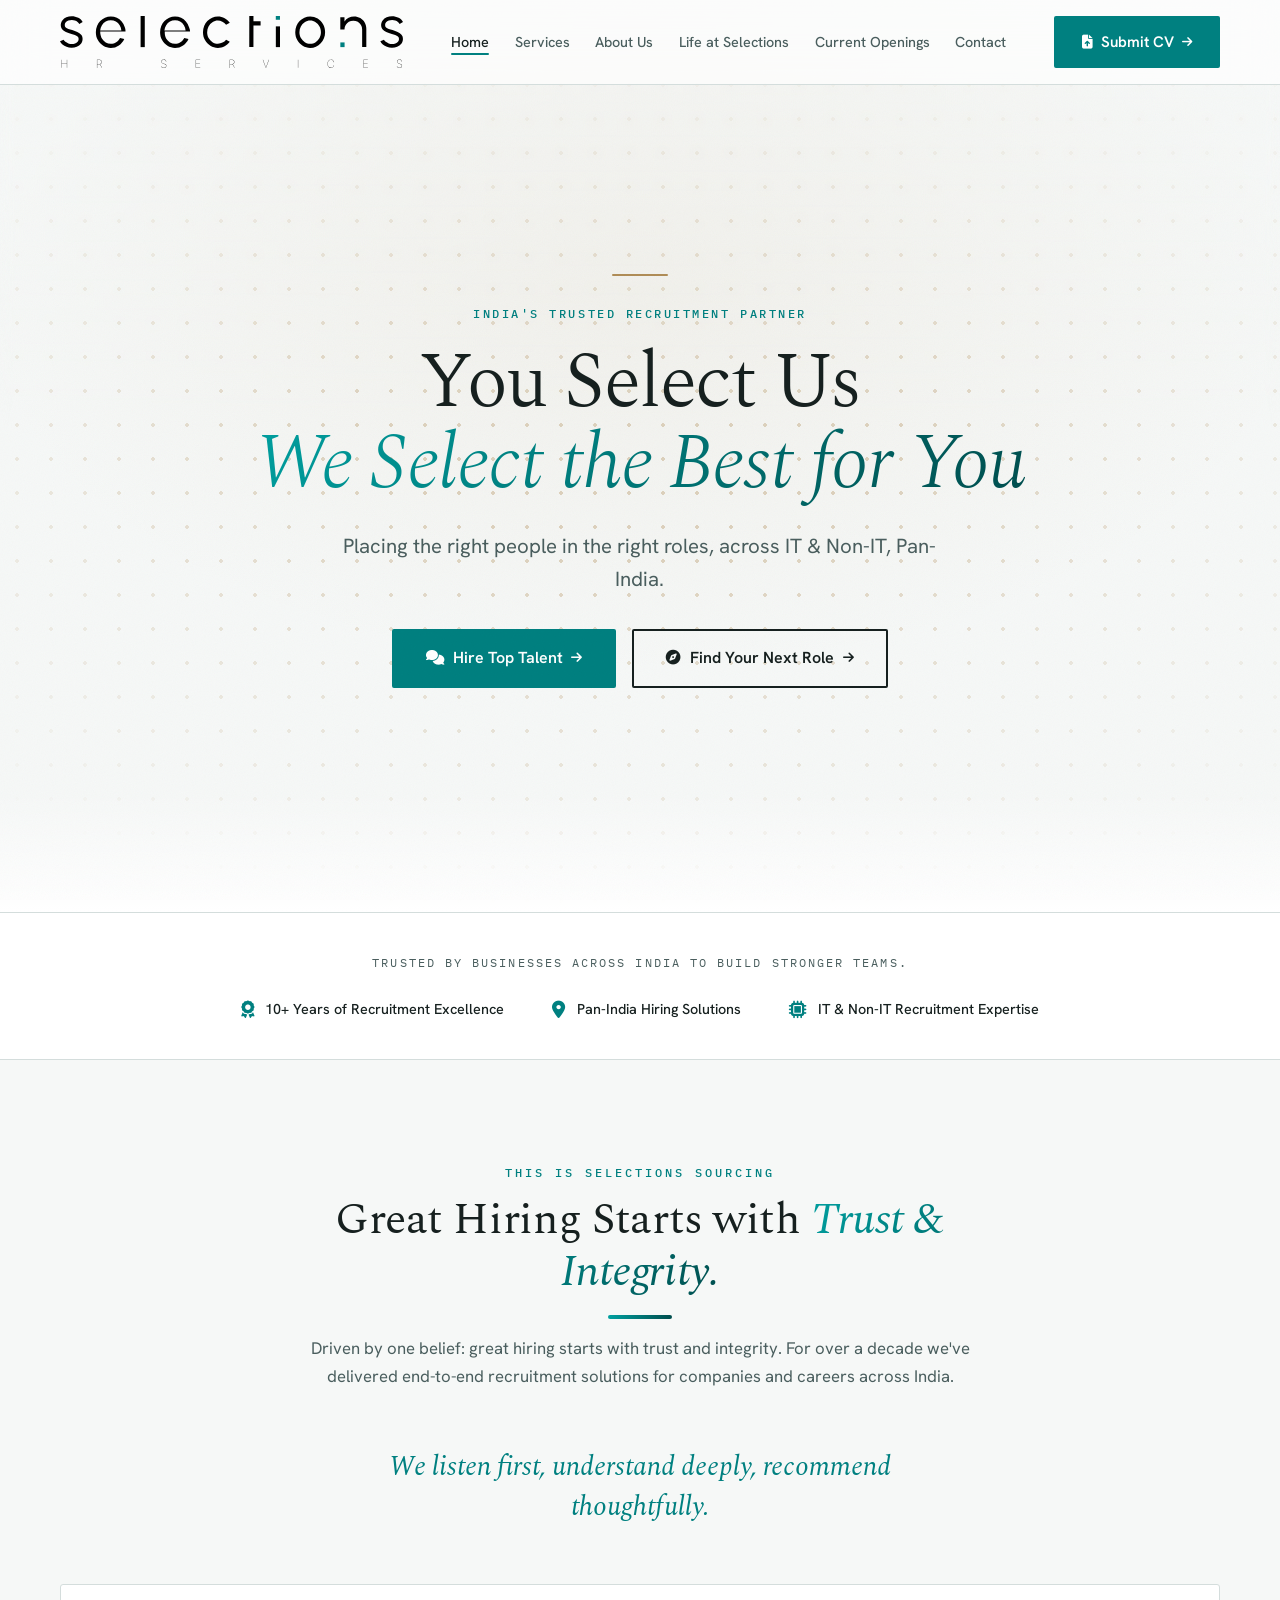
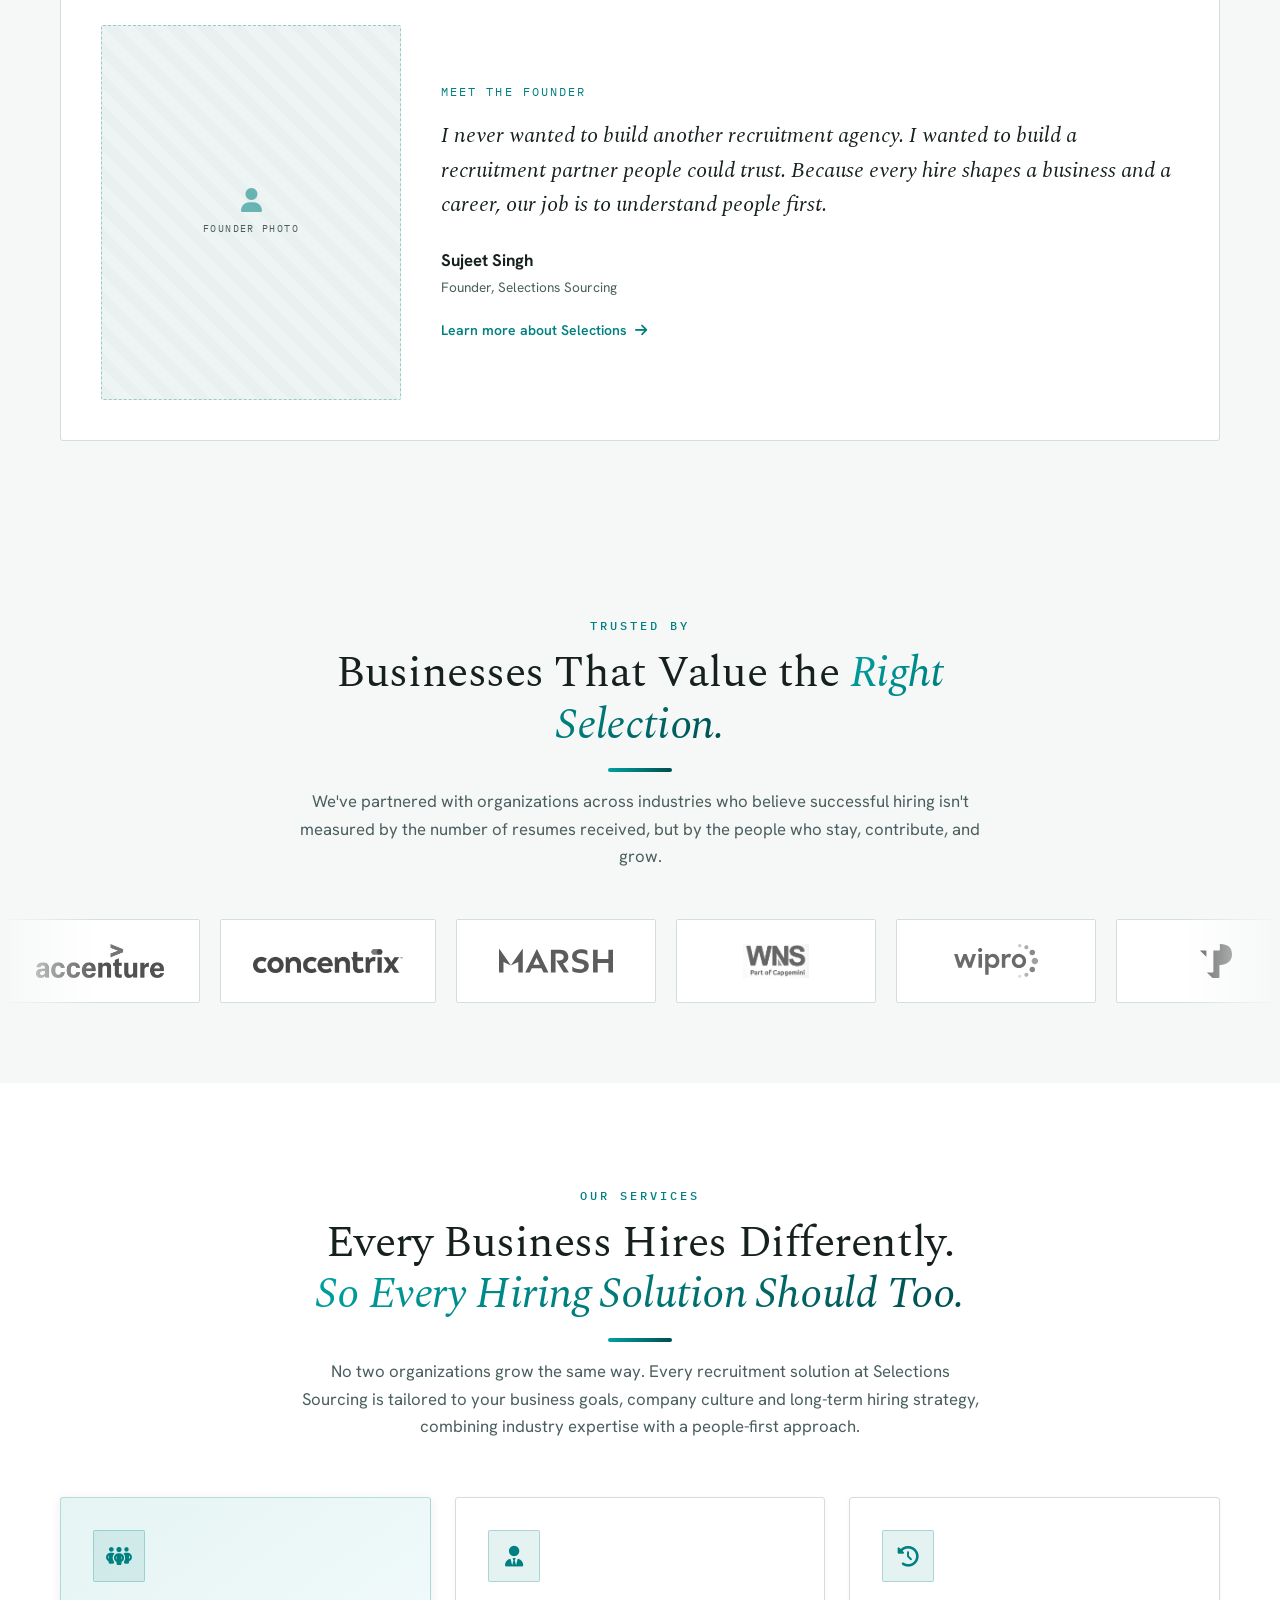
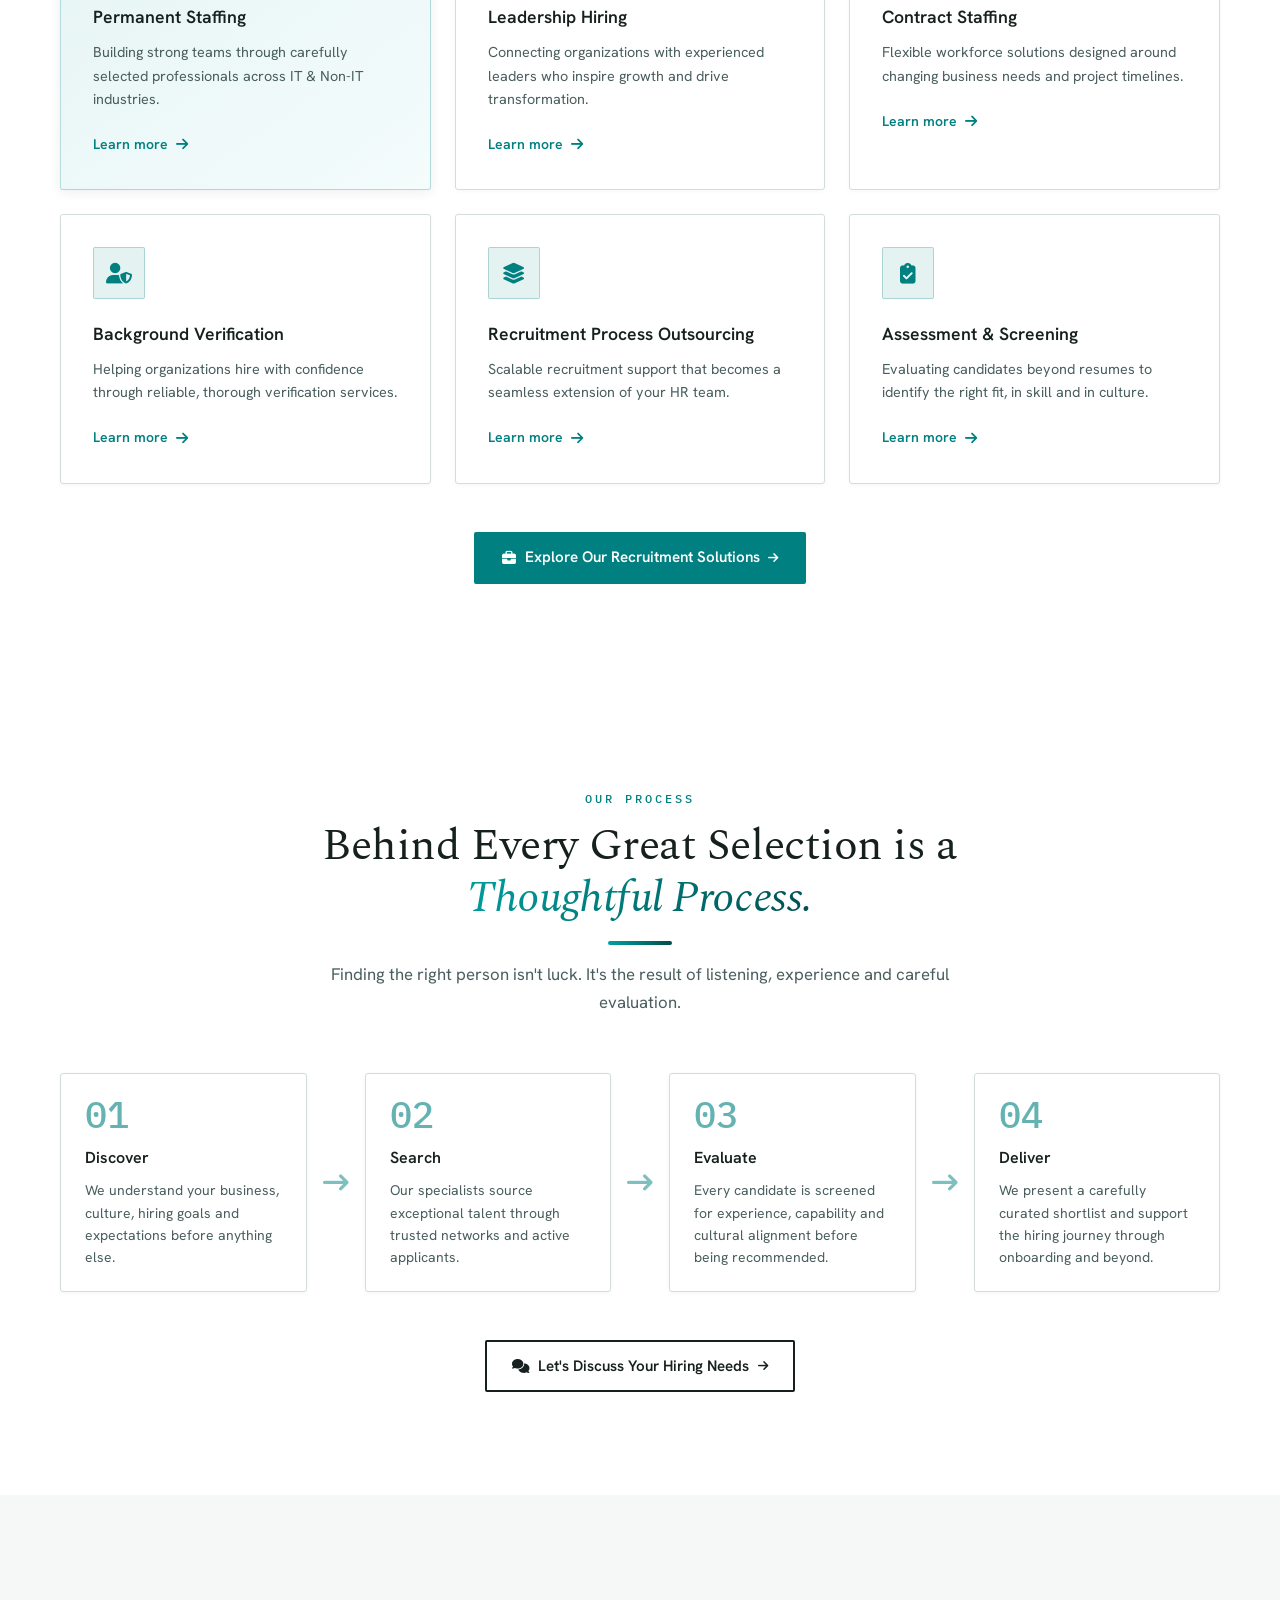
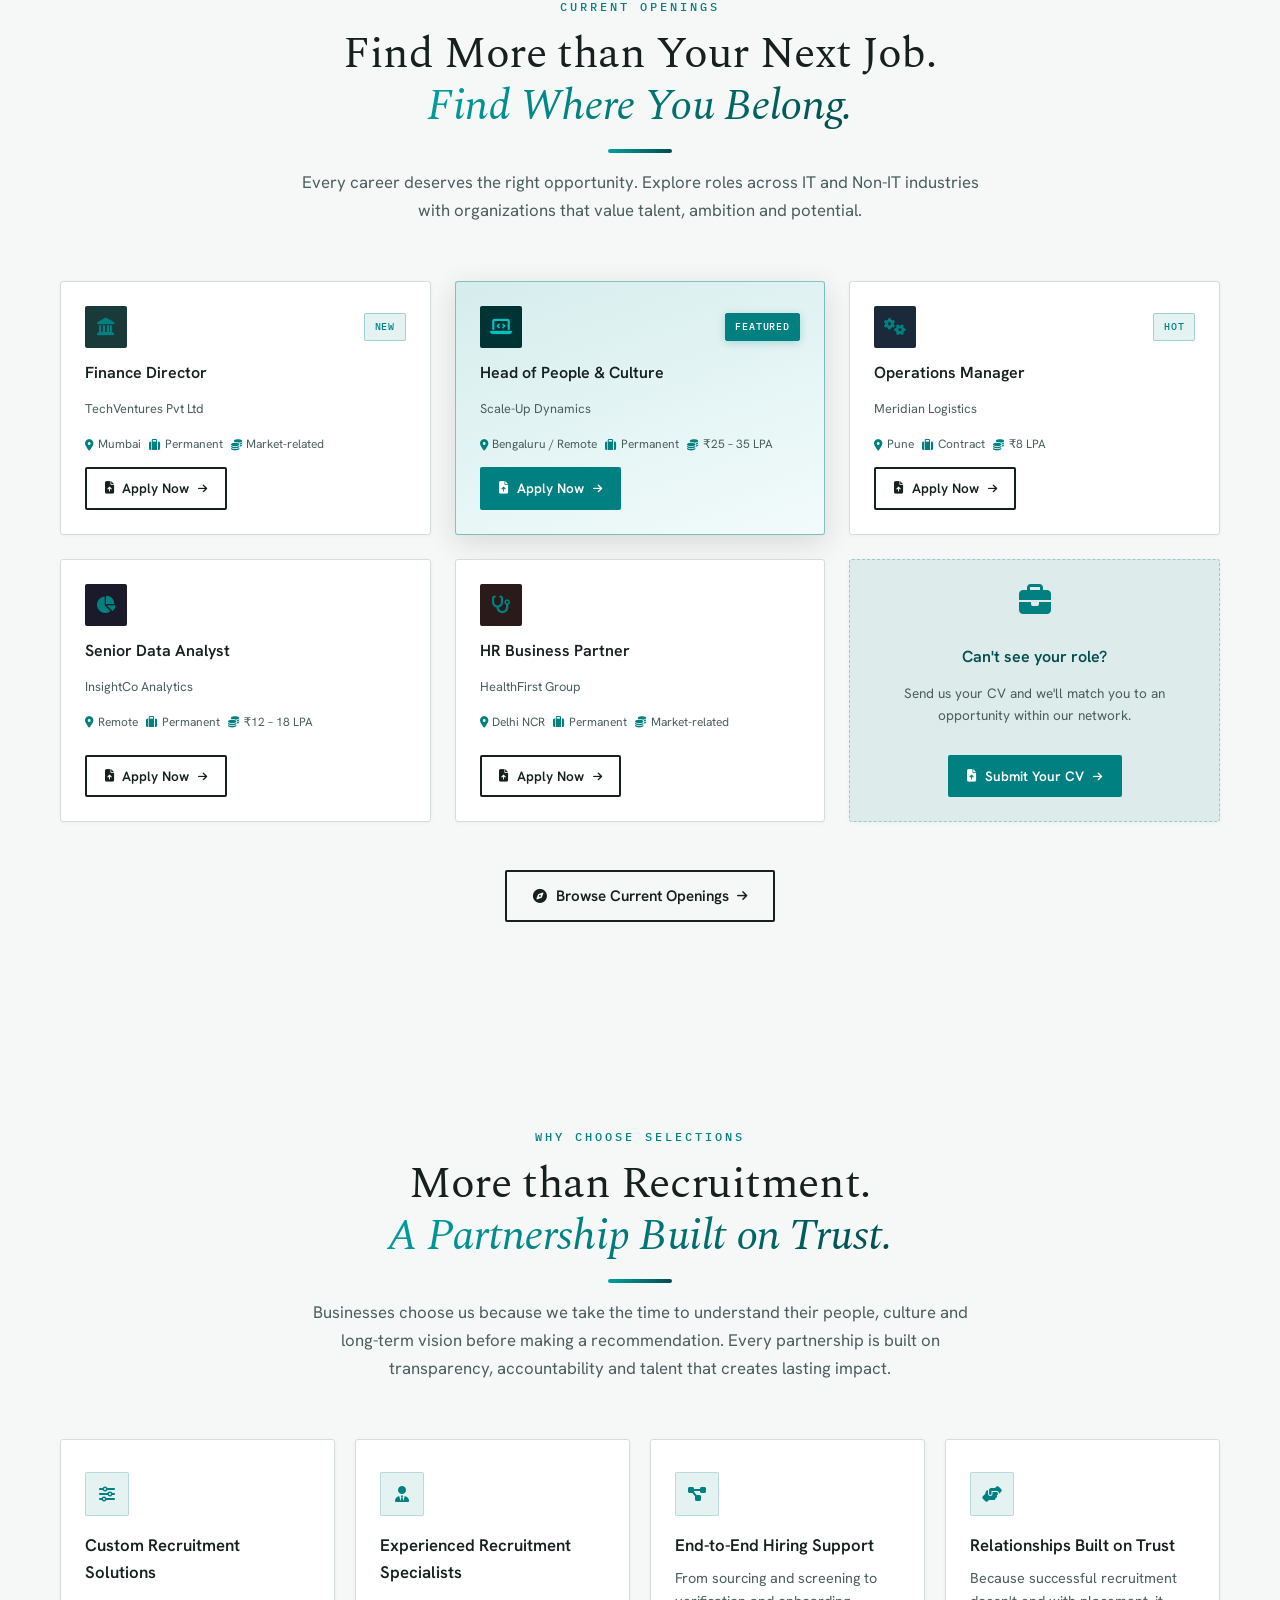
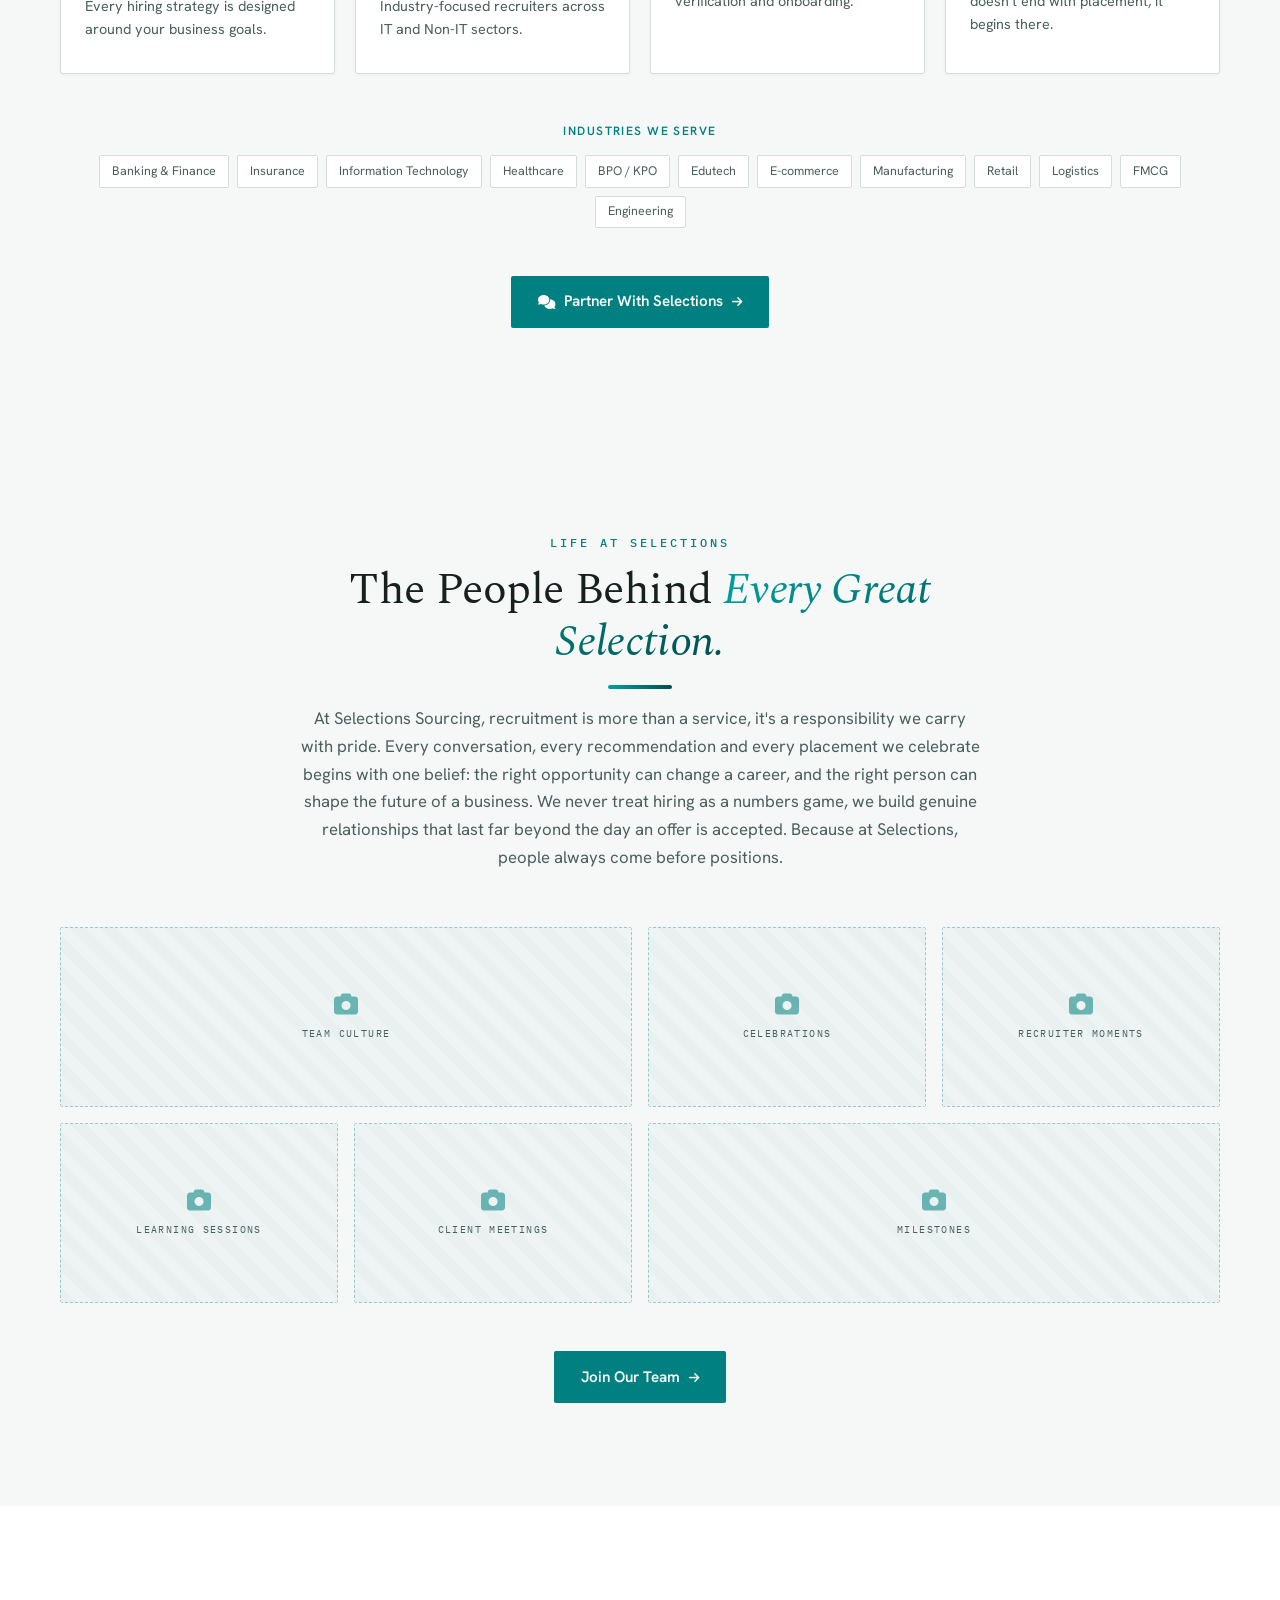
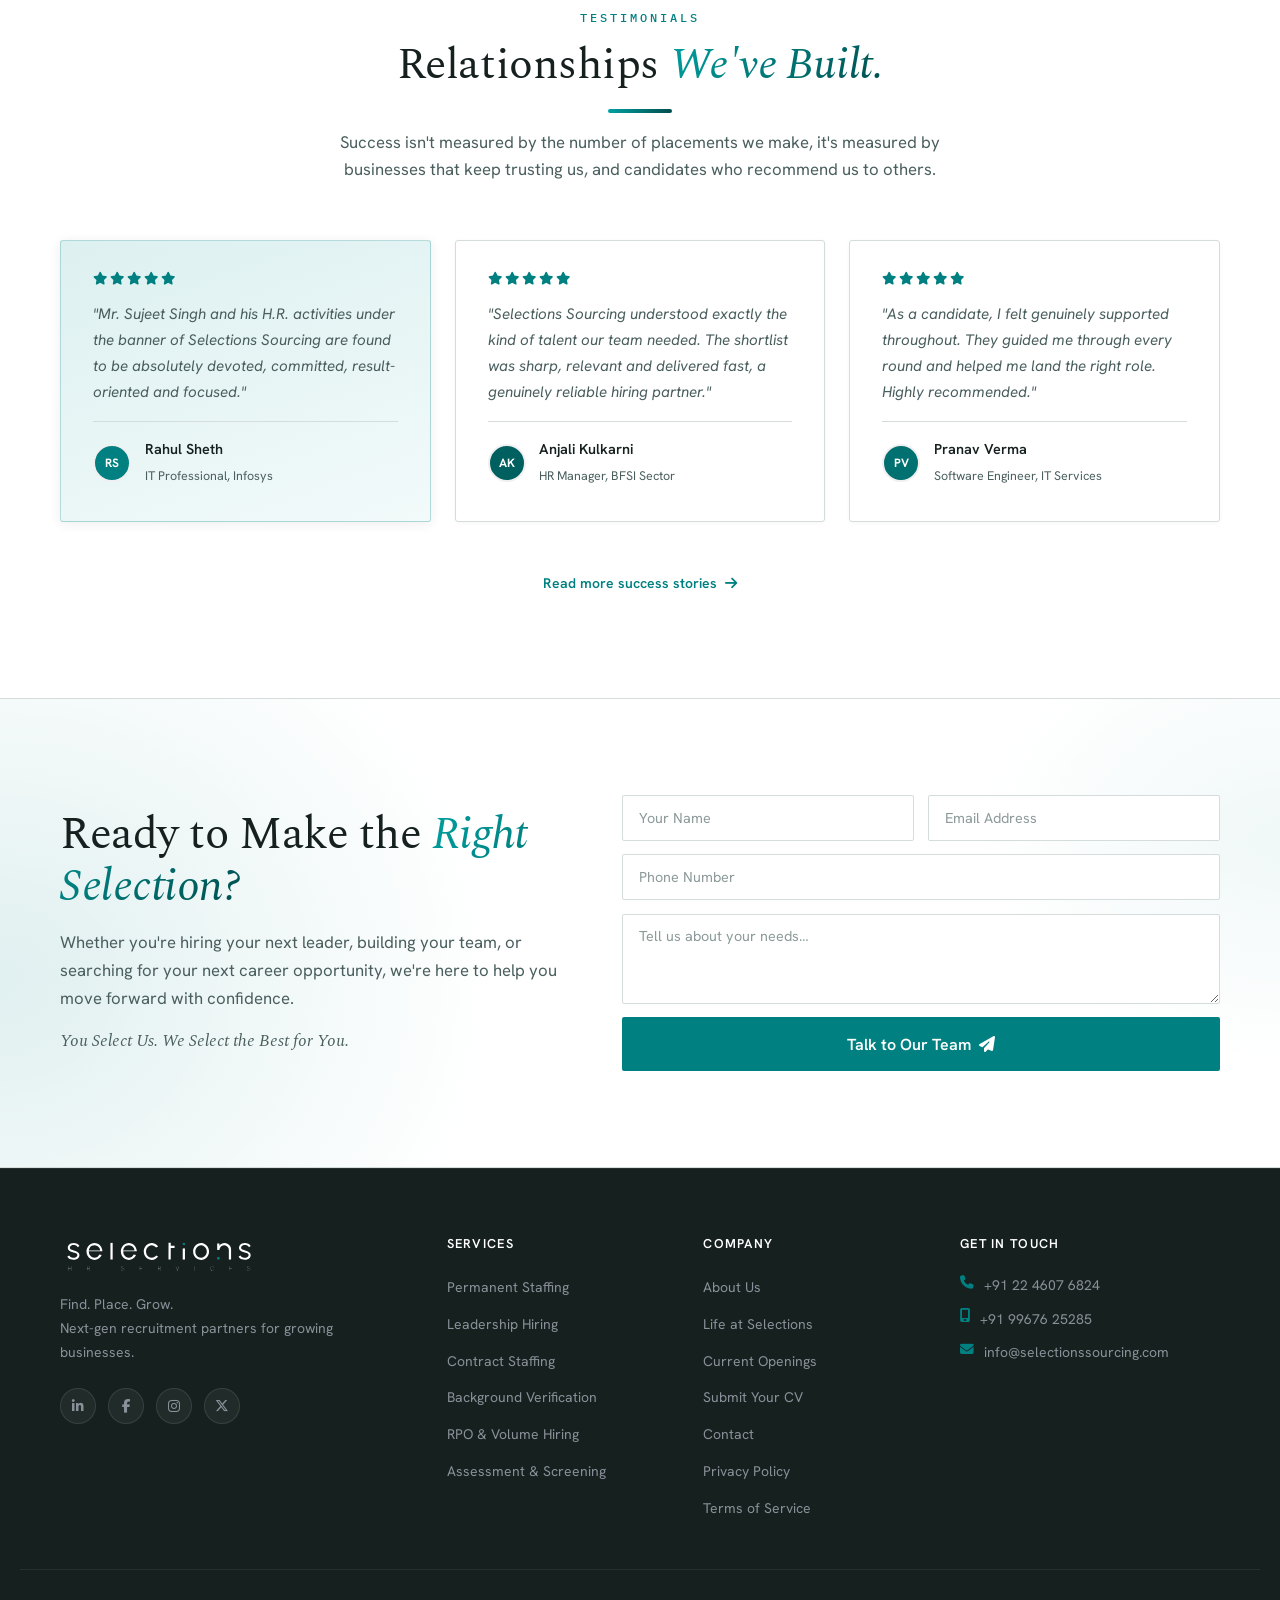
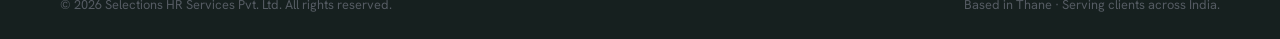
==== commit c99e3674: "Add files via upload" ====
--- a/index.html
+++ b/index.html
@@ -145,13 +145,13 @@
 
       <div class="hero__content">
         <span class="hero__rule" aria-hidden="true"></span>
-        <p class="hero__eyebrow">Trusted Recruitment Partner Since 2014</p>
+        <p class="hero__eyebrow">India's Trusted Recruitment Partner</p>
         <h1 class="hero__title">
           You Select Us<br />
           <span class="highlight">We Select the Best for You</span>
         </h1>
         <p class="hero__desc">
-          Connecting the right people with the right opportunities across IT and Non-IT roles, all over India.
+          Placing the right people in the right roles, across IT &amp; Non-IT, Pan-India.
         </p>
 
         <div class="hero__ctas">
@@ -172,7 +172,7 @@
     <div class="container">
       <p class="trust__lead">Trusted by businesses across India to build stronger teams.</p>
       <div class="trust__grid">
-        <div class="trust__item"><i class="fa-solid fa-award"></i><span>A Decade of Recruitment Excellence</span></div>
+        <div class="trust__item"><i class="fa-solid fa-award"></i><span>10+ Years of Recruitment Excellence</span></div>
         <div class="trust__item"><i class="fa-solid fa-location-dot"></i><span>Pan-India Hiring Solutions</span></div>
         <div class="trust__item"><i class="fa-solid fa-microchip"></i><span>IT &amp; Non-IT Recruitment Expertise</span></div>
       </div>
@@ -186,9 +186,9 @@
   <section class="section about-story" id="about">
     <div class="container">
       <div class="section__header">
-        <p class="section__eyebrow">This is Selections HR</p>
-        <h2 class="section__title">Great Hiring Starts With <span class="highlight">Trust &amp; Integrity.</span></h2>
-        <p class="section__desc">Built in 2014, driven by one belief: great hiring starts with trust and integrity. For over a decade we've delivered end-to-end recruitment solutions for companies and careers across India.</p>
+        <p class="section__eyebrow">This is Selections Sourcing</p>
+        <h2 class="section__title">Great Hiring Starts with <span class="highlight">Trust &amp; Integrity.</span></h2>
+        <p class="section__desc">Driven by one belief: great hiring starts with trust and integrity. For over a decade we've delivered end-to-end recruitment solutions for companies and careers across India.</p>
       </div>
 
       <p class="about-story__mantra" style="text-align:center;max-width:640px;margin:0 auto 3.5rem;">We listen first, understand deeply, recommend thoughtfully.</p>
@@ -205,7 +205,7 @@
           </blockquote>
           <div class="founder__meta">
             <strong>Sujeet Singh</strong>
-            <span>Founder, Selections HR</span>
+            <span>Founder, Selections Sourcing</span>
           </div>
           <a href="about.html" class="link-arrow">Learn more about Selections <i class="fa-solid fa-arrow-right"></i></a>
         </div>
@@ -254,7 +254,7 @@
       <div class="section__header">
         <p class="section__eyebrow">Our Services</p>
         <h2 class="section__title">Every Business Hires Differently.<br /><span class="highlight">So Every Hiring Solution Should Too.</span></h2>
-        <p class="section__desc">No two organizations grow the same way. Every recruitment solution at Selections HR is tailored to your business goals, company culture and long-term hiring strategy, combining industry expertise with a people-first approach.</p>
+        <p class="section__desc">No two organizations grow the same way. Every recruitment solution at Selections Sourcing is tailored to your business goals, company culture and long-term hiring strategy, combining industry expertise with a people-first approach.</p>
       </div>
 
       <div class="services__grid">
@@ -329,7 +329,7 @@
     <div class="container">
       <div class="section__header">
         <p class="section__eyebrow">Our Process</p>
-        <h2 class="section__title">Behind Every Great Selection Is A <span class="highlight">Thoughtful Process.</span></h2>
+        <h2 class="section__title">Behind Every Great Selection is a <span class="highlight">Thoughtful Process.</span></h2>
         <p class="section__desc">Finding the right person isn't luck. It's the result of listening, experience and careful evaluation.</p>
       </div>
 
@@ -381,7 +381,7 @@
     <div class="container">
       <div class="section__header">
         <p class="section__eyebrow">Current Openings</p>
-        <h2 class="section__title">Find More Than Your Next Job.<br /><span class="highlight">Find Where You Belong.</span></h2>
+        <h2 class="section__title">Find More than Your Next Job.<br /><span class="highlight">Find Where You Belong.</span></h2>
         <p class="section__desc">Every career deserves the right opportunity. Explore roles across IT and Non-IT industries with organizations that value talent, ambition and potential.</p>
       </div>
 
@@ -493,7 +493,7 @@
     <div class="container">
       <div class="section__header">
         <p class="section__eyebrow">Why Choose Selections</p>
-        <h2 class="section__title">More Than Recruitment.<br /><span class="highlight">A Partnership Built on Trust.</span></h2>
+        <h2 class="section__title">More than Recruitment.<br /><span class="highlight">A Partnership Built on Trust.</span></h2>
         <p class="section__desc">Businesses choose us because we take the time to understand their people, culture and long-term vision before making a recommendation. Every partnership is built on transparency, accountability and talent that creates lasting impact.</p>
       </div>
 
@@ -543,9 +543,9 @@
   <section class="section life">
     <div class="container">
       <div class="section__header">
-        <p class="section__eyebrow">Life at Selections HR</p>
+        <p class="section__eyebrow">Life at Selections</p>
         <h2 class="section__title">The People Behind <span class="highlight">Every Great Selection.</span></h2>
-        <p class="section__desc">At Selections HR, recruitment is more than a service, it's a responsibility we carry with pride. Every conversation, every recommendation and every placement we celebrate begins with one belief: the right opportunity can change a career, and the right person can shape the future of a business. We never treat hiring as a numbers game, we build genuine relationships that last far beyond the day an offer is accepted. Because at Selections, people always come before positions.</p>
+        <p class="section__desc">At Selections Sourcing, recruitment is more than a service, it's a responsibility we carry with pride. Every conversation, every recommendation and every placement we celebrate begins with one belief: the right opportunity can change a career, and the right person can shape the future of a business. We never treat hiring as a numbers game, we build genuine relationships that last far beyond the day an offer is accepted. Because at Selections, people always come before positions.</p>
       </div>
 
       <div class="gallery">
@@ -673,7 +673,7 @@
       <div class="footer__brand">
         <img src="logo-white.svg" class="footer__logo"
           alt="Selections Sourcing" />
-        <p class="footer__tagline">Find. Place. Grow.<br />Next-gen recruitment consultants, since 2014.</p>
+        <p class="footer__tagline">Find. Place. Grow.<br />Next-gen recruitment partners for growing businesses.</p>
         <div class="footer__socials">
           <a href="#" aria-label="LinkedIn"><i class="fa-brands fa-linkedin-in"></i></a>
           <a href="#" aria-label="Facebook"><i class="fa-brands fa-facebook-f"></i></a>
